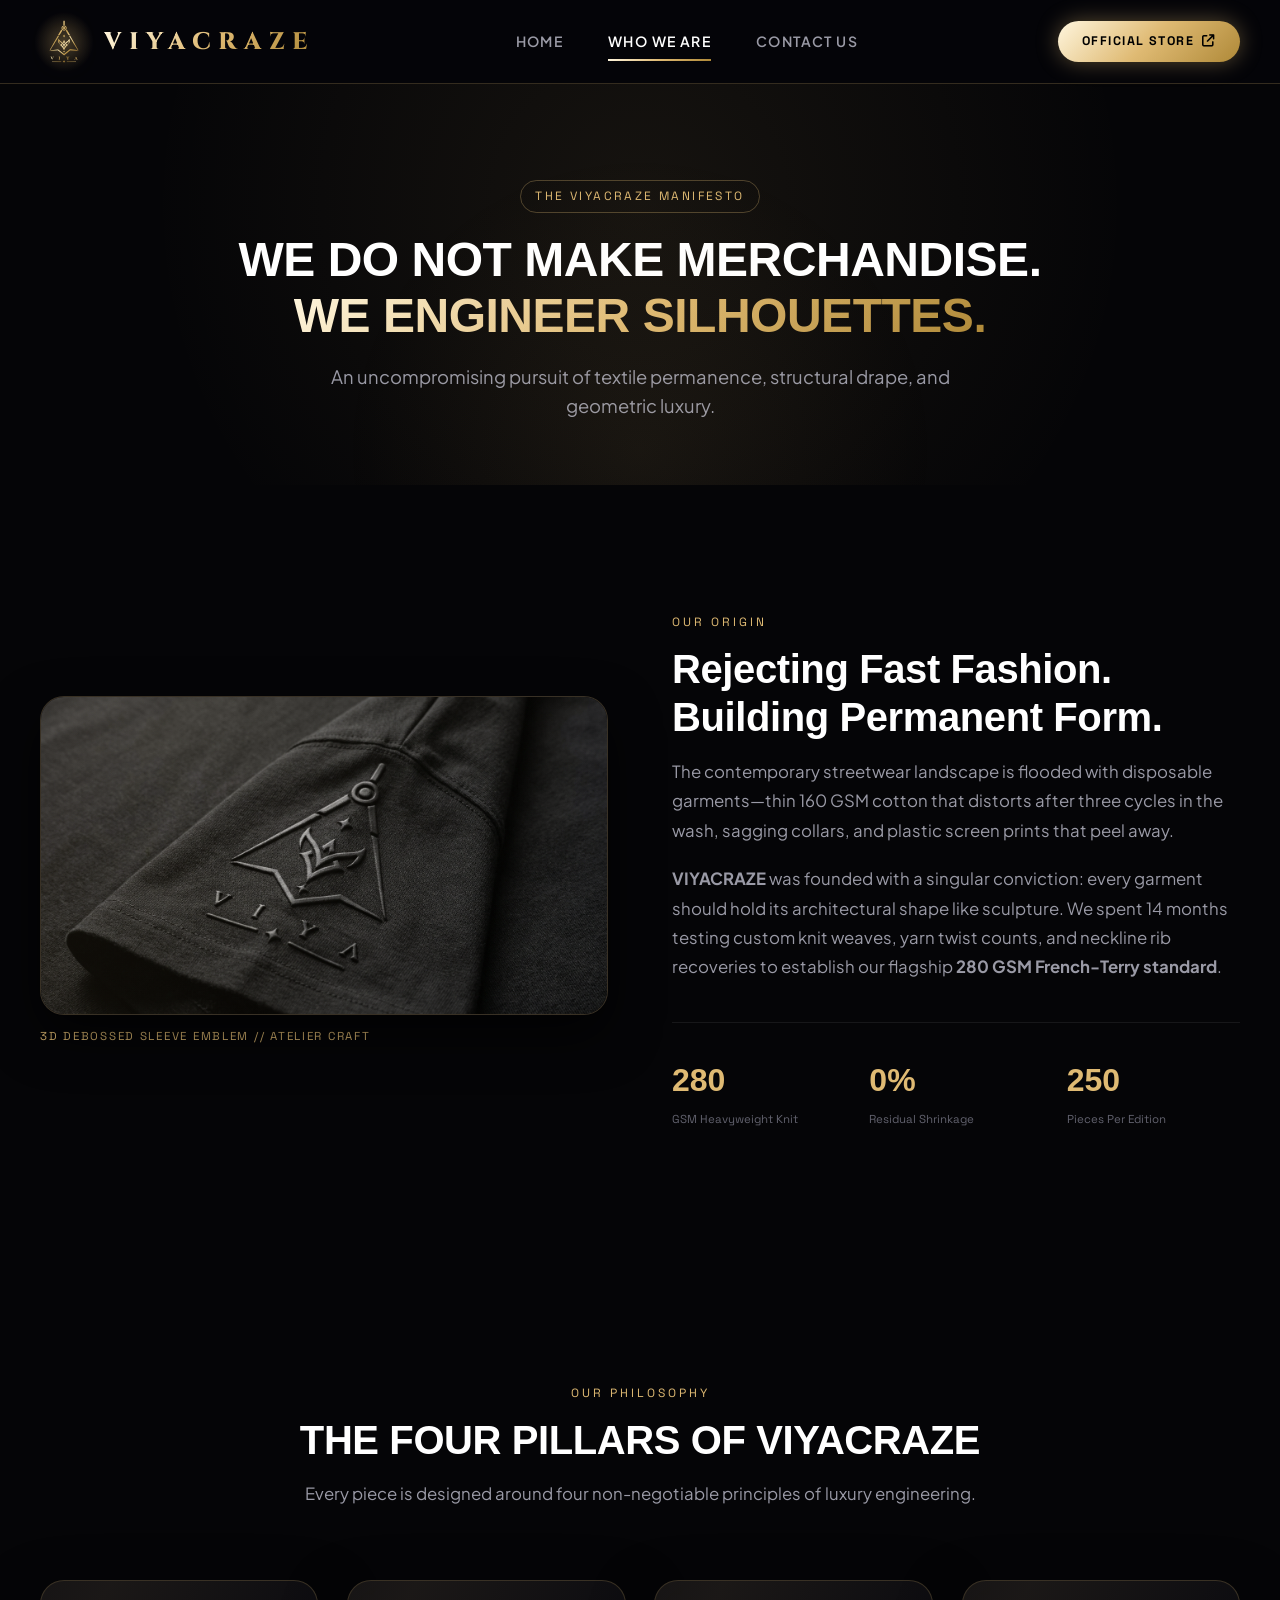
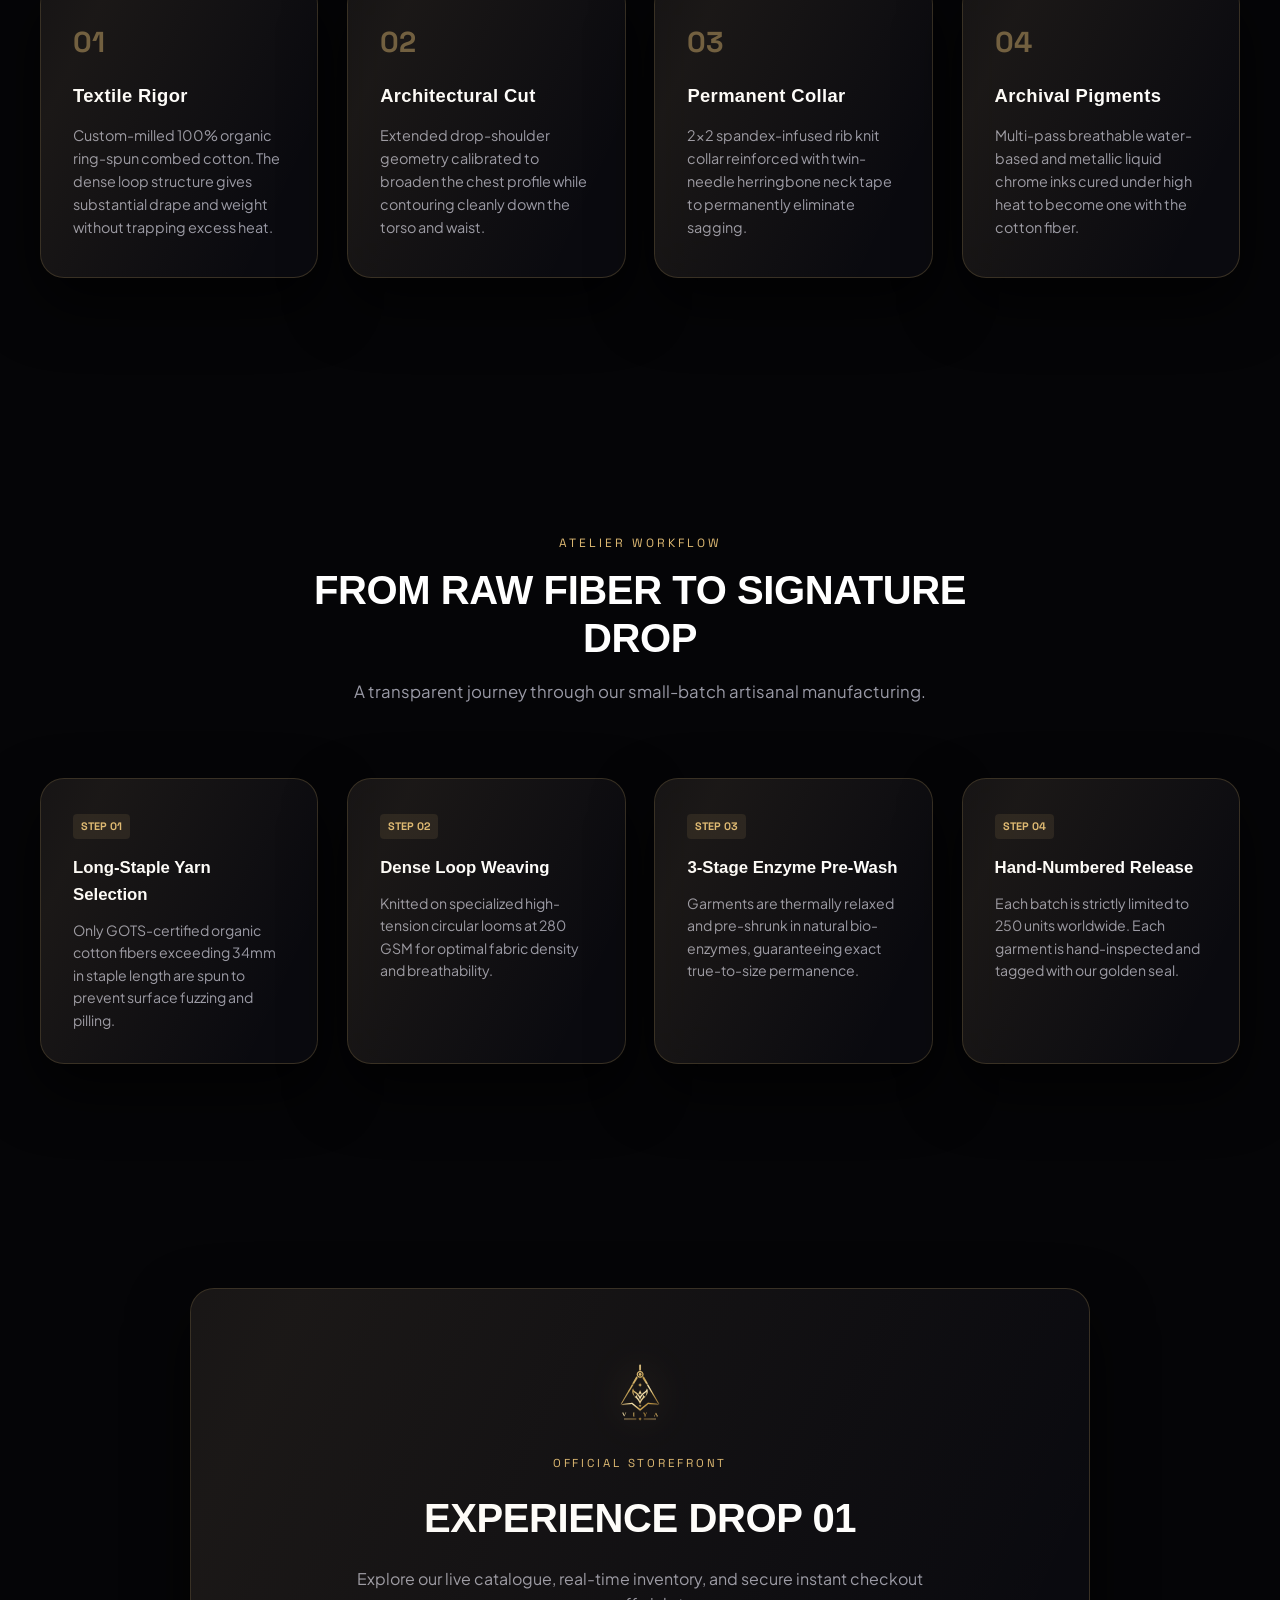
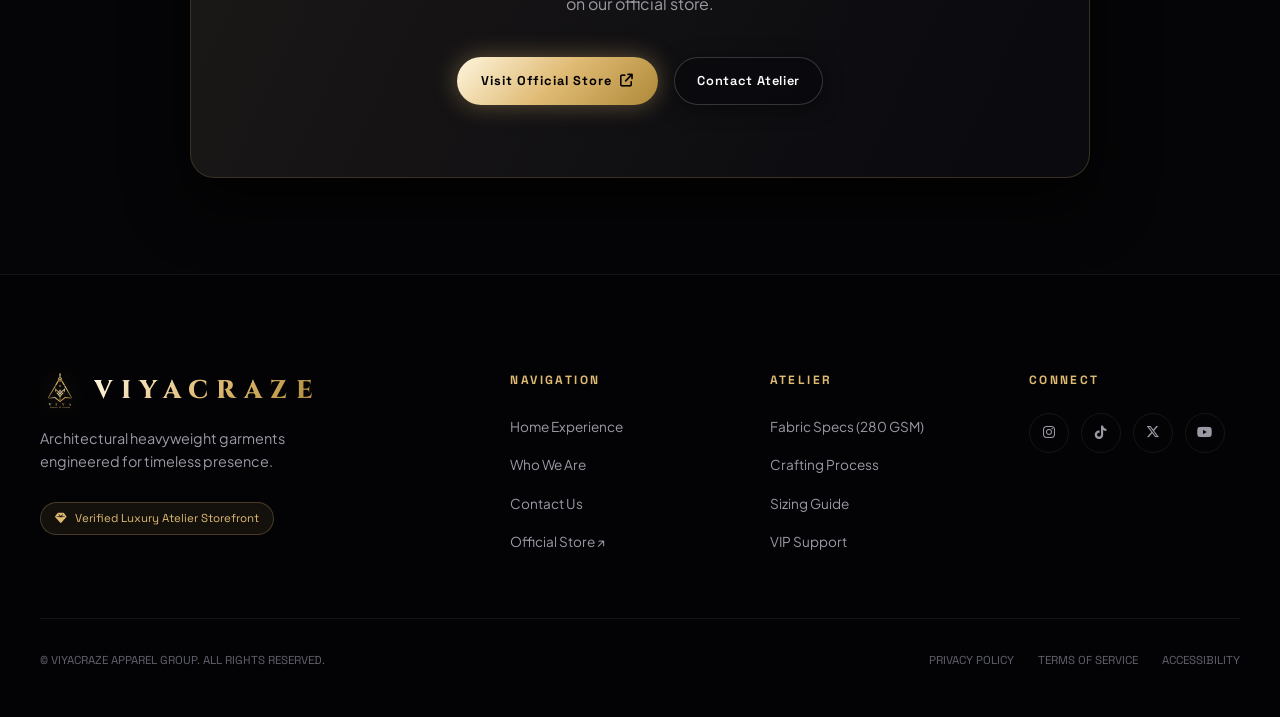
==== about.html @ ae28be00 "feat: complete luxury 3-page VIYACRAZE digital experience with 240-frame scroll engine, gold brandin" ====
<!DOCTYPE html>
<html lang="en">
<head>
  <meta charset="UTF-8">
  <meta name="viewport" content="width=device-width, initial-scale=1.0">
  <title>Who We Are | VIYACRAZE — Architectural Luxury Apparel</title>
  <meta name="description" content="Discover the philosophy, origins, and textile engineering behind VIYACRAZE. Heavyweight 280 GSM garments crafted with geometric precision.">
  
  <!-- Premium Luxury Fonts -->
  <link rel="preconnect" href="https://fonts.googleapis.com">
  <link rel="preconnect" href="https://fonts.gstatic.com" crossorigin>
  <link href="https://fonts.googleapis.com/css2?family=Cinzel:wght@500;600;700;800;900&family=Italiana&family=Plus+Jakarta+Sans:wght@300;400;500;600;700&family=Space+Grotesk:wght@400;500;600;700&family=Syncopate:wght@400;700&display=swap" rel="stylesheet">
  
  <!-- Icons -->
  <link rel="stylesheet" href="https://cdnjs.cloudflare.com/ajax/libs/font-awesome/6.4.0/css/all.min.css">
  
  <!-- Styles -->
  <link rel="stylesheet" href="style.css">
</head>
<body class="page-about">

  <!-- Liquid Ambient Glow Mesh -->
  <div class="liquid-ambient-mesh" id="liquidMesh"></div>

  <!-- Navigation Bar -->
  <header class="header" id="navbar">
    <div class="nav-container">
      <a href="index.html" class="brand-logo">
        <div class="brand-emblem-wrap">
          <img src="VIYA_logo_gold.svg" alt="VIYACRAZE Emblem" class="brand-logo-img">
          <div class="emblem-liquid-glow"></div>
        </div>
        <span class="brand-name wordmark">VIYACRAZE</span>
      </a>

      <nav class="nav-links">
        <a href="index.html" class="nav-link">Home</a>
        <a href="about.html" class="nav-link active">Who We Are</a>
        <a href="contact.html" class="nav-link">Contact Us</a>
      </nav>

      <div class="nav-actions">
        <a href="https://viyacraze.mydukaan.io" target="_blank" rel="noopener" class="store-cta-btn liquid-btn">
          <span class="btn-text">Official Store</span>
          <i class="fa-solid fa-arrow-up-right-from-square"></i>
          <div class="btn-liquid-shine"></div>
        </a>
      </div>
    </div>
  </header>

  <!-- Main Content -->
  <main class="page-content-wrapper">
    
    <!-- Hero Banner -->
    <section class="about-hero">
      <div class="section-container">
        <div class="about-hero-badge">THE VIYACRAZE MANIFESTO</div>
        <h1 class="about-hero-title">WE DO NOT MAKE MERCHANDISE.<br><span class="gold-gradient-text">WE ENGINEER SILHOUETTES.</span></h1>
        <p class="about-hero-subtitle">An uncompromising pursuit of textile permanence, structural drape, and geometric luxury.</p>
      </div>
    </section>

    <!-- Section: The Genesis -->
    <section class="section about-origin">
      <div class="section-container origin-grid">
        <div class="origin-media">
          <div class="media-frame-gold glass-liquid-card">
            <img src="viyahero.jpeg" alt="VIYA 3D Debossed Sleeve Craftsmanship" loading="lazy">
          </div>
          <div class="media-caption-tag">3D DEBOSSED SLEEVE EMBLEM // ATELIER CRAFT</div>
        </div>

        <div class="origin-content">
          <div class="section-eyebrow">OUR ORIGIN</div>
          <h2 class="section-title text-left">Rejecting Fast Fashion. Building Permanent Form.</h2>
          <p class="body-text">The contemporary streetwear landscape is flooded with disposable garments—thin 160 GSM cotton that distorts after three cycles in the wash, sagging collars, and plastic screen prints that peel away.</p>
          <p class="body-text"><strong>VIYACRAZE</strong> was founded with a singular conviction: every garment should hold its architectural shape like sculpture. We spent 14 months testing custom knit weaves, yarn twist counts, and neckline rib recoveries to establish our flagship <strong>280 GSM French-Terry standard</strong>.</p>
          
          <div class="origin-metrics">
            <div class="metric-item">
              <span class="metric-val">280</span>
              <span class="metric-lbl">GSM Heavyweight Knit</span>
            </div>
            <div class="metric-item">
              <span class="metric-val">0%</span>
              <span class="metric-lbl">Residual Shrinkage</span>
            </div>
            <div class="metric-item">
              <span class="metric-val">250</span>
              <span class="metric-lbl">Pieces Per Edition</span>
            </div>
          </div>
        </div>
      </div>
    </section>

    <!-- Section: The 4 Pillars -->
    <section class="section pillars-section" id="philosophy">
      <div class="section-container">
        
        <div class="section-header">
          <div class="section-eyebrow">OUR PHILOSOPHY</div>
          <h2 class="section-title">THE FOUR PILLARS OF VIYACRAZE</h2>
          <p class="section-subtitle">Every piece is designed around four non-negotiable principles of luxury engineering.</p>
        </div>

        <div class="pillars-grid">
          
          <div class="pillar-card glass-liquid-card">
            <div class="pillar-num">01</div>
            <h3 class="pillar-title">Textile Rigor</h3>
            <p class="pillar-desc">Custom-milled 100% organic ring-spun combed cotton. The dense loop structure gives substantial drape and weight without trapping excess heat.</p>
          </div>

          <div class="pillar-card glass-liquid-card">
            <div class="pillar-num">02</div>
            <h3 class="pillar-title">Architectural Cut</h3>
            <p class="pillar-desc">Extended drop-shoulder geometry calibrated to broaden the chest profile while contouring cleanly down the torso and waist.</p>
          </div>

          <div class="pillar-card glass-liquid-card">
            <div class="pillar-num">03</div>
            <h3 class="pillar-title">Permanent Collar</h3>
            <p class="pillar-desc">2x2 spandex-infused rib knit collar reinforced with twin-needle herringbone neck tape to permanently eliminate sagging.</p>
          </div>

          <div class="pillar-card glass-liquid-card">
            <div class="pillar-num">04</div>
            <h3 class="pillar-title">Archival Pigments</h3>
            <p class="pillar-desc">Multi-pass breathable water-based and metallic liquid chrome inks cured under high heat to become one with the cotton fiber.</p>
          </div>

        </div>

      </div>
    </section>

    <!-- Section: The Crafting Process Timeline -->
    <section class="section process-section" id="process">
      <div class="section-container">
        
        <div class="section-header">
          <div class="section-eyebrow">ATELIER WORKFLOW</div>
          <h2 class="section-title">FROM RAW FIBER TO SIGNATURE DROP</h2>
          <p class="section-subtitle">A transparent journey through our small-batch artisanal manufacturing.</p>
        </div>

        <div class="timeline-container">
          
          <div class="timeline-step glass-liquid-card">
            <div class="step-badge">STEP 01</div>
            <h3 class="step-title">Long-Staple Yarn Selection</h3>
            <p class="step-desc">Only GOTS-certified organic cotton fibers exceeding 34mm in staple length are spun to prevent surface fuzzing and pilling.</p>
          </div>

          <div class="timeline-step glass-liquid-card">
            <div class="step-badge">STEP 02</div>
            <h3 class="step-title">Dense Loop Weaving</h3>
            <p class="step-desc">Knitted on specialized high-tension circular looms at 280 GSM for optimal fabric density and breathability.</p>
          </div>

          <div class="timeline-step glass-liquid-card">
            <div class="step-badge">STEP 03</div>
            <h3 class="step-title">3-Stage Enzyme Pre-Wash</h3>
            <p class="step-desc">Garments are thermally relaxed and pre-shrunk in natural bio-enzymes, guaranteeing exact true-to-size permanence.</p>
          </div>

          <div class="timeline-step glass-liquid-card">
            <div class="step-badge">STEP 04</div>
            <h3 class="step-title">Hand-Numbered Release</h3>
            <p class="step-desc">Each batch is strictly limited to 250 units worldwide. Each garment is hand-inspected and tagged with our golden seal.</p>
          </div>

        </div>

      </div>
    </section>

    <!-- Section: CTA to Store -->
    <section class="section cta-section">
      <div class="section-container cta-container">
        <div class="cta-inner glass-liquid-card">
          <img src="VIYA_logo_gold.svg" alt="Gold Logo" class="cta-gold-logo">
          <span class="cta-eyebrow">OFFICIAL STOREFRONT</span>
          <h2 class="cta-heading">EXPERIENCE DROP 01</h2>
          <p class="cta-sub">Explore our live catalogue, real-time inventory, and secure instant checkout on our official store.</p>
          
          <div class="cta-btn-wrap">
            <a href="https://viyacraze.mydukaan.io" target="_blank" rel="noopener" class="btn-primary-glow liquid-btn">
              <span>Visit Official Store</span>
              <i class="fa-solid fa-arrow-up-right-from-square"></i>
            </a>
            <a href="contact.html" class="btn-secondary-glass">Contact Atelier</a>
          </div>
        </div>
      </div>
    </section>

  </main>

  <!-- Footer -->
  <footer class="footer">
    <div class="footer-container">
      <div class="footer-top">
        <div class="footer-brand-col">
          <div class="footer-logo-wrap">
            <img src="VIYA_logo_gold.svg" alt="VIYACRAZE Emblem" class="footer-logo-img">
            <span class="footer-logo-text wordmark">VIYACRAZE</span>
          </div>
          <p class="footer-tagline">Architectural heavyweight garments engineered for timeless presence.</p>
          <div class="atelier-badge">
            <i class="fa-solid fa-gem"></i> Verified Luxury Atelier Storefront
          </div>
        </div>

        <div class="footer-links-col">
          <h4>NAVIGATION</h4>
          <ul>
            <li><a href="index.html">Home Experience</a></li>
            <li><a href="about.html">Who We Are</a></li>
            <li><a href="contact.html">Contact Us</a></li>
            <li><a href="https://viyacraze.mydukaan.io" target="_blank" rel="noopener">Official Store ↗</a></li>
          </ul>
        </div>

        <div class="footer-links-col">
          <h4>ATELIER</h4>
          <ul>
            <li><a href="about.html#philosophy">Fabric Specs (280 GSM)</a></li>
            <li><a href="about.html#process">Crafting Process</a></li>
            <li><a href="contact.html#faq">Sizing Guide</a></li>
            <li><a href="contact.html#support">VIP Support</a></li>
          </ul>
        </div>

        <div class="footer-links-col">
          <h4>CONNECT</h4>
          <div class="social-links">
            <a href="#" aria-label="Instagram"><i class="fa-brands fa-instagram"></i></a>
            <a href="#" aria-label="TikTok"><i class="fa-brands fa-tiktok"></i></a>
            <a href="#" aria-label="Twitter"><i class="fa-brands fa-x-twitter"></i></a>
            <a href="#" aria-label="YouTube"><i class="fa-brands fa-youtube"></i></a>
          </div>
        </div>
      </div>

      <div class="footer-bottom">
        <div class="copyright">© VIYACRAZE APPAREL GROUP. ALL RIGHTS RESERVED.</div>
        <div class="footer-legal">
          <a href="#">PRIVACY POLICY</a>
          <a href="#">TERMS OF SERVICE</a>
          <a href="#">ACCESSIBILITY</a>
        </div>
      </div>
    </div>
  </footer>

  <script src="app.js"></script>
</body>
</html>
---- style.css ----
/* ==========================================================================
   VIYACRAZE — HAUTE COUTURE LUXURY STREETWEAR DESIGN SYSTEM
   Liquid Glassmorphism & Metallic Gold Production Architecture
   ========================================================================== */

:root {
  /* Core Color Architecture */
  --bg-obsidian: #050507;
  --bg-core: #09090c;
  --bg-surface: #101015;
  --bg-surface-elevated: #16161d;
  --bg-glass-navbar: rgba(6, 6, 9, 0.82);
  --bg-glass-card: rgba(16, 16, 22, 0.62);
  --bg-glass-pill: rgba(255, 255, 255, 0.04);
  
  /* Primary & Neutral Typography Colors */
  --text-pure: #ffffff;
  --text-primary: #f2f2f6;
  --text-secondary: #9a9aa6;
  --text-muted: #62626e;
  
  /* Metallic Gold Palette */
  --gold-light: #fff6de;
  --gold-primary: #dfba73;
  --gold-dark: #b08939;
  --gold-deep: #6e511b;
  --gold-glow: rgba(223, 186, 115, 0.38);
  --gold-gradient: linear-gradient(135deg, #fff6de 0%, #dfba73 50%, #af8938 100%);
  --gold-shimmer: linear-gradient(90deg, transparent, rgba(223, 186, 115, 0.4), transparent);
  
  /* Accent Indicators */
  --accent-emerald: #10b981;
  --accent-cyan: #38bdf8;
  
  /* Hairline Borders & Glass Filters */
  --border-subtle: rgba(255, 255, 255, 0.07);
  --border-gold-subtle: rgba(223, 186, 115, 0.22);
  --border-gold-active: rgba(223, 186, 115, 0.55);
  --border-gold-solid: #dfba73;

  /* Typography Stacks */
  --font-wordmark: 'Cinzel', serif;
  --font-display: 'Syncopate', sans-serif;
  --font-serif-couture: 'Italiana', serif;
  --font-body: 'Plus Jakarta Sans', sans-serif;
  --font-mono: 'Space Grotesk', monospace;

  /* Layout Dimensions & Easing */
  --nav-height: 84px;
  --ease-couture: cubic-bezier(0.16, 1, 0.3, 1);
  --ease-smooth: cubic-bezier(0.25, 0.8, 0.25, 1);
  --radius-xs: 4px;
  --radius-sm: 8px;
  --radius-md: 14px;
  --radius-lg: 24px;
  --radius-pill: 9999px;
}

/* Reset & Foundational Setup */
*, *::before, *::after {
  box-sizing: border-box;
  margin: 0;
  padding: 0;
}

html {
  scroll-behavior: smooth;
  background-color: var(--bg-obsidian);
  color: var(--text-primary);
  font-family: var(--font-body);
  -webkit-font-smoothing: antialiased;
  -moz-osx-font-smoothing: grayscale;
  overflow-x: hidden;
}

body {
  min-height: 100vh;
  background-color: var(--bg-obsidian);
  line-height: 1.6;
  position: relative;
}

body.is-loading {
  overflow: hidden;
}

/* Liquid Ambient Mesh Light Follower */
.liquid-ambient-mesh {
  position: fixed;
  width: 600px;
  height: 600px;
  border-radius: 50%;
  background: radial-gradient(circle, rgba(223, 186, 115, 0.06) 0%, transparent 70%);
  pointer-events: none;
  z-index: 1;
  transform: translate(-50%, -50%);
  transition: opacity 0.4s ease;
  will-change: left, top;
}

/* Custom Scrollbar */
::-webkit-scrollbar {
  width: 5px;
}
::-webkit-scrollbar-track {
  background: var(--bg-obsidian);
}
::-webkit-scrollbar-thumb {
  background: #24242c;
  border-radius: var(--radius-pill);
}
::-webkit-scrollbar-thumb:hover {
  background: var(--gold-dark);
}

/* Luxury Wordmark Typography */
.wordmark {
  font-family: var(--font-wordmark) !important;
  font-weight: 800;
  letter-spacing: 0.32em !important;
  text-transform: uppercase;
  background: var(--gold-gradient);
  -webkit-background-clip: text;
  -webkit-text-fill-color: transparent;
  display: inline-block;
}

/* Gold Gradient Text Utility */
.gold-gradient-text {
  background: var(--gold-gradient);
  -webkit-background-clip: text;
  -webkit-text-fill-color: transparent;
  display: inline-block;
}

/* ==========================================================================
   LIQUID GLASSMORPHISM CARDS & CONTAINERS
   ========================================================================== */
.glass-liquid-card {
  background: var(--bg-glass-card);
  backdrop-filter: blur(28px);
  -webkit-backdrop-filter: blur(28px);
  border: 1px solid var(--border-gold-subtle);
  border-radius: var(--radius-lg);
  position: relative;
  overflow: hidden;
  box-shadow: 0 25px 60px rgba(0, 0, 0, 0.7);
  transition: transform 0.4s var(--ease-couture), border-color 0.4s, box-shadow 0.4s;
}

.glass-liquid-card::before {
  content: '';
  position: absolute;
  top: 0;
  left: -100%;
  width: 200%;
  height: 100%;
  background: linear-gradient(90deg, transparent, rgba(223, 186, 115, 0.08), transparent);
  transform: skewX(-25deg);
  transition: transform 0.8s var(--ease-couture);
  pointer-events: none;
}

.glass-liquid-card:hover::before {
  transform: translateX(100%) skewX(-25deg);
}

.glass-liquid-card:hover {
  border-color: var(--border-gold-active);
  box-shadow: 0 25px 60px rgba(0, 0, 0, 0.8), 0 0 30px var(--gold-glow);
}

/* Card Glow Reflection Accent */
.card-glow-reflection {
  position: absolute;
  top: 0;
  left: 0;
  right: 0;
  height: 1px;
  background: linear-gradient(90deg, transparent, rgba(223, 186, 115, 0.5), transparent);
  pointer-events: none;
}

/* Liquid Motion Button */
.liquid-btn {
  position: relative;
  overflow: hidden;
  display: inline-flex;
  align-items: center;
  gap: 8px;
  cursor: pointer;
  transition: transform 0.3s var(--ease-couture), box-shadow 0.3s;
}

.liquid-btn .btn-liquid-shine {
  position: absolute;
  top: 0;
  left: -100%;
  width: 100%;
  height: 100%;
  background: var(--gold-shimmer);
  transition: transform 0.6s ease;
  pointer-events: none;
}

.liquid-btn:hover .btn-liquid-shine {
  transform: translateX(200%);
}

/* ==========================================================================
   PRELOADER
   ========================================================================== */
.preloader {
  position: fixed;
  inset: 0;
  z-index: 99999;
  background-color: #030305;
  display: flex;
  align-items: center;
  justify-content: center;
  transition: opacity 0.8s var(--ease-couture), visibility 0.8s;
}

.preloader.is-done {
  opacity: 0;
  visibility: hidden;
  pointer-events: none;
}

.preloader-content {
  width: 90%;
  max-width: 440px;
  text-align: center;
}

.preloader-gold-logo {
  width: 88px;
  height: 88px;
  margin-bottom: 1.4rem;
  filter: drop-shadow(0 0 30px var(--gold-glow));
  animation: logoPulse 2.4s infinite ease-in-out;
}

@keyframes logoPulse {
  0%, 100% { transform: scale(1); filter: drop-shadow(0 0 25px var(--gold-glow)); }
  50% { transform: scale(1.05); filter: drop-shadow(0 0 45px rgba(223, 186, 115, 0.7)); }
}

.preloader-logo .logo-text {
  display: block;
  font-size: 2.4rem;
  line-height: 1.1;
  text-shadow: 0 0 35px rgba(223, 186, 115, 0.4);
}

.preloader-logo .logo-sub {
  display: block;
  font-family: var(--font-mono);
  font-size: 0.7rem;
  letter-spacing: 0.22em;
  color: var(--text-muted);
  margin-top: 8px;
  margin-bottom: 28px;
}

.progress-bar-container {
  width: 100%;
  height: 2px;
  background: rgba(255, 255, 255, 0.08);
  border-radius: var(--radius-pill);
  overflow: hidden;
}

.progress-bar {
  height: 100%;
  width: 0%;
  background: var(--gold-gradient);
  box-shadow: 0 0 16px var(--gold-glow);
  transition: width 0.12s ease-out;
}

.preloader-status {
  display: flex;
  justify-content: space-between;
  align-items: center;
  margin-top: 14px;
  font-family: var(--font-mono);
  font-size: 0.7rem;
  letter-spacing: 0.12em;
}

.loading-percent {
  color: var(--gold-primary);
  font-weight: 700;
}

.loading-status {
  color: var(--text-muted);
}

/* ==========================================================================
   NAVIGATION BAR
   ========================================================================== */
.header {
  position: fixed;
  top: 0;
  left: 0;
  width: 100%;
  height: var(--nav-height);
  z-index: 1000;
  background: var(--bg-glass-navbar);
  backdrop-filter: blur(32px);
  -webkit-backdrop-filter: blur(32px);
  border-bottom: 1px solid var(--border-gold-subtle);
  transition: transform 0.4s var(--ease-smooth), background 0.3s;
}

.nav-container {
  max-width: 1440px;
  height: 100%;
  margin: 0 auto;
  padding: 0 2.5rem;
  display: flex;
  align-items: center;
  justify-content: space-between;
}

.brand-logo {
  text-decoration: none;
  display: flex;
  align-items: center;
  gap: 16px;
}

.brand-emblem-wrap {
  position: relative;
  display: flex;
  align-items: center;
  justify-content: center;
}

.brand-logo-img {
  width: 48px;
  height: 48px;
  filter: drop-shadow(0 0 12px var(--gold-glow));
  transition: transform 0.35s var(--ease-couture);
  z-index: 2;
}

.emblem-liquid-glow {
  position: absolute;
  inset: -6px;
  background: radial-gradient(circle, rgba(223, 186, 115, 0.28) 0%, transparent 70%);
  border-radius: 50%;
  pointer-events: none;
  z-index: 1;
}

.brand-logo:hover .brand-logo-img {
  transform: scale(1.1) rotate(4deg);
}

.brand-name {
  font-size: 1.5rem;
  line-height: 1;
}

.nav-links {
  display: flex;
  align-items: center;
  gap: 2.8rem;
}

.nav-link {
  text-decoration: none;
  font-family: var(--font-body);
  font-size: 0.88rem;
  font-weight: 600;
  letter-spacing: 0.1em;
  text-transform: uppercase;
  color: var(--text-secondary);
  position: relative;
  transition: color 0.25s;
  padding: 8px 0;
}

.nav-link:hover,
.nav-link.active {
  color: var(--text-pure);
}

.nav-link::after {
  content: '';
  position: absolute;
  bottom: 0;
  left: 0;
  width: 0%;
  height: 2px;
  background: var(--gold-gradient);
  transition: width 0.3s var(--ease-couture);
}

.nav-link:hover::after,
.nav-link.active::after {
  width: 100%;
}

.store-cta-btn {
  background: var(--gold-gradient);
  color: #000000;
  font-family: var(--font-mono);
  font-size: 0.78rem;
  font-weight: 800;
  letter-spacing: 0.12em;
  text-transform: uppercase;
  text-decoration: none;
  padding: 11px 24px;
  border-radius: var(--radius-pill);
  box-shadow: 0 0 22px var(--gold-glow);
}

.store-cta-btn:hover {
  transform: translateY(-2px);
  box-shadow: 0 0 35px rgba(223, 186, 115, 0.75);
}

/* ==========================================================================
   SCROLL-DRIVEN HERO CANVAS SECTION
   ========================================================================== */
.scroll-track-container {
  position: relative;
  height: 480vh;
  width: 100%;
}

.sticky-viewport {
  position: sticky;
  top: 0;
  left: 0;
  width: 100vw;
  height: 100vh;
  overflow: hidden;
  background-color: #000000;
}

.hero-canvas {
  position: absolute;
  top: 0;
  left: 0;
  width: 100%;
  height: 100%;
  display: block;
}

.canvas-vignette {
  position: absolute;
  inset: 0;
  pointer-events: none;
  background: radial-gradient(circle at center, transparent 35%, rgba(4, 4, 6, 0.75) 100%),
              linear-gradient(180deg, rgba(5, 5, 7, 0.6) 0%, transparent 20%, transparent 80%, rgba(5, 5, 7, 0.95) 100%);
  z-index: 2;
}

/* Frame Scrub Indicator (Right) */
.frame-scrub-indicator {
  position: absolute;
  right: 2.5rem;
  top: 50%;
  transform: translateY(-50%);
  z-index: 10;
  display: flex;
  flex-direction: column;
  align-items: center;
  gap: 12px;
}

.indicator-track {
  width: 2px;
  height: 180px;
  background: rgba(255, 255, 255, 0.08);
  border-radius: 2px;
  position: relative;
}

.indicator-thumb {
  position: absolute;
  top: 0;
  left: -2px;
  width: 6px;
  height: 24px;
  background: var(--gold-primary);
  border-radius: 3px;
  box-shadow: 0 0 14px var(--gold-primary);
  transition: transform 0.04s linear;
}

.indicator-meta {
  font-family: var(--font-mono);
  font-size: 0.7rem;
  letter-spacing: 0.12em;
  color: var(--text-secondary);
  display: flex;
  align-items: center;
  gap: 4px;
}

.indicator-meta #currentFrameNumber {
  color: var(--gold-primary);
  font-weight: 700;
}

/* Scroll Directive Bottom */
.scroll-directive {
  position: absolute;
  bottom: 2.5rem;
  left: 50%;
  transform: translateX(-50%);
  z-index: 10;
  display: flex;
  flex-direction: column;
  align-items: center;
  gap: 10px;
  font-family: var(--font-mono);
  font-size: 0.68rem;
  letter-spacing: 0.22em;
  color: var(--text-muted);
  pointer-events: none;
  transition: opacity 0.5s;
}

.mouse-icon {
  width: 22px;
  height: 34px;
  border: 1.5px solid rgba(223, 186, 115, 0.4);
  border-radius: 12px;
  position: relative;
}

.mouse-wheel {
  width: 3px;
  height: 6px;
  background: var(--gold-primary);
  border-radius: 2px;
  position: absolute;
  top: 6px;
  left: 50%;
  transform: translateX(-50%);
  animation: mouseScroll 1.8s infinite ease-in-out;
}

@keyframes mouseScroll {
  0% { opacity: 1; transform: translate(-50%, 0); }
  50% { opacity: 0.2; transform: translate(-50%, 12px); }
  100% { opacity: 0; transform: translate(-50%, 14px); }
}

/* ==========================================================================
   CINEMATIC FLUID LOWER-THIRD NARRATIVE OVERLAY (NON-OBSTRUCTIVE)
   ========================================================================== */
.narrative-overlay {
  position: absolute;
  inset: 0;
  z-index: 5;
  pointer-events: none;
  display: flex;
  align-items: flex-end;
  padding: 0 4rem 4rem 4rem;
}

.story-card {
  position: absolute;
  bottom: 4rem;
  left: 4rem;
  max-width: 520px;
  padding: 0;
  background: transparent !important;
  border: none !important;
  box-shadow: none !important;
  backdrop-filter: none !important;
  -webkit-backdrop-filter: none !important;
  pointer-events: auto;
  opacity: 0;
  visibility: hidden;
  transform: translateY(24px);
  transition: opacity 0.6s var(--ease-couture), transform 0.6s var(--ease-couture), visibility 0.6s;
}

.story-card.active {
  opacity: 1;
  visibility: visible;
  transform: translateY(0);
}

.story-card[data-range="91-100"] {
  left: 4rem;
  right: auto;
  max-width: 540px;
}

.chapter-badge {
  display: inline-flex;
  align-items: center;
  gap: 8px;
  font-family: var(--font-mono);
  font-size: 0.72rem;
  font-weight: 700;
  letter-spacing: 0.22em;
  color: var(--gold-primary);
  background: rgba(8, 8, 12, 0.65);
  backdrop-filter: blur(16px);
  -webkit-backdrop-filter: blur(16px);
  border: 1px solid rgba(223, 186, 115, 0.35);
  padding: 5px 14px;
  border-radius: var(--radius-pill);
  margin-bottom: 1rem;
  box-shadow: 0 4px 20px rgba(0, 0, 0, 0.5);
}

.chapter-badge .live-dot {
  width: 6px;
  height: 6px;
  background: var(--gold-primary);
  border-radius: 50%;
  box-shadow: 0 0 8px var(--gold-primary);
  animation: pulseDot 2s infinite ease-in-out;
}

@keyframes pulseDot {
  0%, 100% { opacity: 1; transform: scale(1); }
  50% { opacity: 0.3; transform: scale(0.7); }
}

.story-title {
  font-family: var(--font-display);
  font-size: 2.3rem;
  font-weight: 700;
  line-height: 1.15;
  letter-spacing: -0.01em;
  color: var(--text-pure);
  margin-bottom: 0.8rem;
  text-shadow: 0 4px 25px rgba(0, 0, 0, 0.9), 0 2px 8px rgba(0, 0, 0, 0.7);
}

.story-desc {
  font-size: 0.95rem;
  color: #d1d1db;
  line-height: 1.65;
  margin-bottom: 1.2rem;
  text-shadow: 0 2px 14px rgba(0, 0, 0, 0.95);
  max-width: 480px;
}

.spec-chips {
  display: flex;
  flex-wrap: wrap;
  gap: 8px;
}

.spec-chip {
  font-family: var(--font-mono);
  font-size: 0.7rem;
  color: #f0f0f5;
  background: rgba(8, 8, 12, 0.65);
  backdrop-filter: blur(14px);
  -webkit-backdrop-filter: blur(14px);
  border: 1px solid rgba(255, 255, 255, 0.12);
  padding: 6px 14px;
  border-radius: var(--radius-pill);
  display: inline-flex;
  align-items: center;
  gap: 7px;
  box-shadow: 0 4px 15px rgba(0, 0, 0, 0.6);
}

.spec-chip i {
  color: var(--gold-primary);
}

.card-cta-group {
  display: flex;
  gap: 12px;
  margin-top: 1.4rem;
}

.btn-primary-glow {
  background: var(--gold-gradient);
  color: #000000;
  text-decoration: none;
  font-family: var(--font-mono);
  font-size: 0.8rem;
  font-weight: 800;
  letter-spacing: 0.08em;
  padding: 13px 24px;
  border-radius: var(--radius-pill);
  box-shadow: 0 0 25px var(--gold-glow);
}

.btn-primary-glow:hover {
  transform: translateY(-2px);
  box-shadow: 0 0 35px rgba(223, 186, 115, 0.7);
}

.btn-secondary-glass {
  background: rgba(8, 8, 12, 0.7);
  backdrop-filter: blur(16px);
  -webkit-backdrop-filter: blur(16px);
  border: 1px solid rgba(255, 255, 255, 0.18);
  color: var(--text-pure);
  text-decoration: none;
  font-family: var(--font-mono);
  font-size: 0.8rem;
  font-weight: 600;
  letter-spacing: 0.05em;
  padding: 13px 22px;
  border-radius: var(--radius-pill);
  transition: background 0.2s, border-color 0.2s;
  box-shadow: 0 4px 20px rgba(0, 0, 0, 0.5);
}

.btn-secondary-glass:hover {
  background: rgba(223, 186, 115, 0.15);
  border-color: var(--border-gold-subtle);
}

/* ==========================================================================
   GENERAL SECTION STYLES
   ========================================================================== */
.section {
  padding: 8rem 0;
  position: relative;
  z-index: 10;
  background-color: var(--bg-obsidian);
}

.section-container {
  max-width: 1400px;
  margin: 0 auto;
  padding: 0 2.5rem;
}

.section-header {
  text-align: center;
  max-width: 740px;
  margin: 0 auto 4.5rem auto;
}

.section-eyebrow {
  font-family: var(--font-mono);
  font-size: 0.75rem;
  letter-spacing: 0.25em;
  color: var(--gold-primary);
  text-transform: uppercase;
  margin-bottom: 0.8rem;
}

.section-title {
  font-family: var(--font-display);
  font-size: 2.5rem;
  font-weight: 700;
  letter-spacing: -0.01em;
  color: var(--text-pure);
  line-height: 1.2;
  margin-bottom: 1rem;
}

.section-title.text-left {
  text-align: left;
}

.section-subtitle {
  font-size: 1.05rem;
  color: var(--text-secondary);
  line-height: 1.65;
}

/* ==========================================================================
   COLLECTION GRID (OFFICIAL STORE LINKED)
   ========================================================================== */
.products-grid {
  display: grid;
  grid-template-columns: repeat(4, 1fr);
  gap: 2rem;
}

.product-card {
  overflow: hidden;
  display: flex;
  flex-direction: column;
}

.product-card:hover {
  transform: translateY(-8px);
}

.product-media {
  position: relative;
  width: 100%;
  aspect-ratio: 4/5;
  background: #111116;
  overflow: hidden;
}

.product-media img {
  width: 100%;
  height: 100%;
  object-fit: cover;
  transition: transform 0.6s var(--ease-couture);
}

.product-card:hover .product-media img {
  transform: scale(1.06);
}

.badge-tag.gold-badge {
  position: absolute;
  top: 14px;
  left: 14px;
  z-index: 2;
  font-family: var(--font-mono);
  font-size: 0.65rem;
  font-weight: 700;
  letter-spacing: 0.12em;
  background: rgba(4, 4, 6, 0.88);
  backdrop-filter: blur(10px);
  color: var(--gold-primary);
  padding: 5px 10px;
  border-radius: var(--radius-xs);
  border: 1px solid rgba(223, 186, 115, 0.35);
}

.product-overlay {
  position: absolute;
  inset: 0;
  background: rgba(4, 4, 6, 0.55);
  opacity: 0;
  display: flex;
  align-items: flex-end;
  justify-content: center;
  padding: 1.5rem;
  transition: opacity 0.3s;
}

.product-card:hover .product-overlay {
  opacity: 1;
}

.quick-store-btn {
  width: 100%;
  padding: 12px;
  background: var(--gold-gradient);
  color: #000000;
  border: none;
  border-radius: var(--radius-pill);
  font-family: var(--font-mono);
  font-size: 0.75rem;
  font-weight: 800;
  letter-spacing: 0.1em;
  text-transform: uppercase;
  text-decoration: none;
  display: inline-flex;
  align-items: center;
  justify-content: center;
  gap: 8px;
  cursor: pointer;
  box-shadow: 0 4px 20px rgba(0, 0, 0, 0.6);
  transform: translateY(10px);
  transition: transform 0.3s var(--ease-couture), box-shadow 0.2s;
}

.product-card:hover .quick-store-btn {
  transform: translateY(0);
}

.quick-store-btn:hover {
  box-shadow: 0 0 25px var(--gold-primary);
}

.product-info {
  padding: 1.5rem;
  display: flex;
  flex-direction: column;
  flex-grow: 1;
}

.product-meta {
  display: flex;
  justify-content: space-between;
  font-family: var(--font-mono);
  font-size: 0.7rem;
  color: var(--text-muted);
  margin-bottom: 6px;
}

.product-name {
  font-family: var(--font-display);
  font-size: 1rem;
  font-weight: 700;
  letter-spacing: 0.02em;
  color: var(--text-pure);
  margin-bottom: 6px;
}

.product-price {
  font-family: var(--font-mono);
  font-size: 1rem;
  font-weight: 700;
  color: var(--gold-primary);
  margin-bottom: 0.8rem;
}

.tax-tag {
  font-size: 0.65rem;
  color: var(--text-muted);
  font-weight: 400;
}

.product-card-link {
  font-family: var(--font-mono);
  font-size: 0.75rem;
  color: var(--gold-primary);
  text-decoration: none;
  font-weight: 600;
  transition: color 0.2s;
}

.product-card-link:hover {
  color: var(--gold-light);
  text-decoration: underline;
}

/* ==========================================================================
   CRAFTSMANSHIP & ANATOMY GRID
   ========================================================================== */
.anatomy-section {
  background: linear-gradient(180deg, var(--bg-obsidian) 0%, #0d0d12 50%, var(--bg-obsidian) 100%);
  border-top: 1px solid var(--border-subtle);
  border-bottom: 1px solid var(--border-subtle);
}

.anatomy-grid {
  display: grid;
  grid-template-columns: repeat(4, 1fr);
  gap: 1.8rem;
}

.anatomy-card {
  padding: 2.5rem 2rem;
  transition: transform 0.3s, border-color 0.3s, box-shadow 0.3s;
}

.anatomy-card:hover {
  transform: translateY(-6px);
}

.card-icon-wrap {
  width: 48px;
  height: 48px;
  background: rgba(223, 186, 115, 0.08);
  border: 1px solid rgba(223, 186, 115, 0.25);
  border-radius: var(--radius-md);
  display: flex;
  align-items: center;
  justify-content: center;
  color: var(--gold-primary);
  font-size: 1.2rem;
  margin-bottom: 1.5rem;
}

.stat-number {
  font-family: var(--font-display);
  font-size: 2.6rem;
  font-weight: 700;
  color: var(--text-pure);
  line-height: 1;
}

.stat-unit {
  font-family: var(--font-mono);
  font-size: 0.7rem;
  font-weight: 700;
  letter-spacing: 0.15em;
  color: var(--gold-primary);
  margin-top: 4px;
  margin-bottom: 1.2rem;
}

.stat-title {
  font-family: var(--font-display);
  font-size: 1.1rem;
  font-weight: 700;
  letter-spacing: 0.02em;
  color: var(--text-pure);
  margin-bottom: 0.6rem;
}

.stat-desc {
  font-size: 0.9rem;
  color: var(--text-secondary);
  line-height: 1.6;
}

/* ==========================================================================
   LOOKBOOK MOSAIC
   ========================================================================== */
.lookbook-hero {
  text-align: center;
  max-width: 800px;
  margin: 0 auto 3.5rem auto;
}

.lookbook-badge {
  font-family: var(--font-mono);
  font-size: 0.75rem;
  letter-spacing: 0.2em;
  color: var(--gold-primary);
  margin-bottom: 0.8rem;
}

.lookbook-title {
  font-family: var(--font-display);
  font-size: 2.3rem;
  font-weight: 700;
  letter-spacing: -0.01em;
  line-height: 1.2;
  color: var(--text-pure);
  margin-bottom: 1rem;
}

.lookbook-desc {
  font-size: 1rem;
  color: var(--text-secondary);
}

.lookbook-mosaic {
  display: grid;
  grid-template-columns: repeat(3, 1fr);
  grid-auto-rows: 320px;
  gap: 1.5rem;
}

.mosaic-item {
  border-radius: var(--radius-md);
  overflow: hidden;
}

.mosaic-item.large {
  grid-column: span 2;
}

.mosaic-item img {
  width: 100%;
  height: 100%;
  object-fit: cover;
  transition: transform 0.7s var(--ease-couture);
}

.mosaic-item:hover img {
  transform: scale(1.05);
}

.mosaic-caption {
  position: absolute;
  bottom: 0;
  left: 0;
  right: 0;
  padding: 1.2rem;
  background: linear-gradient(180deg, transparent 0%, rgba(4, 4, 6, 0.9) 100%);
  font-family: var(--font-mono);
  font-size: 0.75rem;
  letter-spacing: 0.1em;
  color: var(--text-pure);
}

/* ==========================================================================
   VIP NEWSLETTER / CTA
   ========================================================================== */
.cta-section {
  padding: 6rem 0;
}

.cta-inner {
  padding: 4.5rem 3rem;
  text-align: center;
  max-width: 900px;
  margin: 0 auto;
}

.cta-gold-logo {
  width: 64px;
  height: 64px;
  margin-bottom: 1.4rem;
  filter: drop-shadow(0 0 20px var(--gold-glow));
}

.cta-eyebrow {
  font-family: var(--font-mono);
  font-size: 0.72rem;
  letter-spacing: 0.25em;
  color: var(--gold-primary);
  margin-bottom: 0.8rem;
  display: block;
}

.cta-heading {
  font-family: var(--font-display);
  font-size: 2.5rem;
  font-weight: 700;
  letter-spacing: -0.01em;
  color: var(--text-pure);
  margin-bottom: 1rem;
}

.cta-sub {
  font-size: 1rem;
  color: var(--text-secondary);
  max-width: 580px;
  margin: 0 auto 2.5rem auto;
}

.cta-btn-wrap {
  display: flex;
  justify-content: center;
  gap: 16px;
}

.newsletter-form {
  display: flex;
  max-width: 480px;
  margin: 0 auto;
  background: var(--bg-obsidian);
  border: 1px solid var(--border-gold-subtle);
  border-radius: var(--radius-pill);
  padding: 4px;
  transition: border-color 0.2s;
}

.newsletter-form input {
  flex-grow: 1;
  background: transparent;
  border: none;
  padding: 12px 20px;
  font-family: var(--font-body);
  font-size: 0.9rem;
  color: var(--text-pure);
  outline: none;
}

.newsletter-btn {
  background: var(--gold-gradient);
  color: #000000;
  border: none;
  padding: 12px 24px;
  border-radius: var(--radius-pill);
  font-family: var(--font-mono);
  font-size: 0.78rem;
  font-weight: 800;
  letter-spacing: 0.08em;
  cursor: pointer;
  display: inline-flex;
  align-items: center;
  gap: 8px;
  transition: opacity 0.2s;
}

.newsletter-btn:hover {
  opacity: 0.9;
}

.newsletter-success {
  display: none;
  margin-top: 1.2rem;
  font-family: var(--font-mono);
  font-size: 0.85rem;
  color: var(--accent-emerald);
  align-items: center;
  justify-content: center;
  gap: 8px;
}

/* ==========================================================================
   PAGE: WHO WE ARE (about.html)
   ========================================================================== */
.page-content-wrapper {
  padding-top: var(--nav-height);
}

.about-hero,
.contact-hero {
  padding: 6rem 0 4rem 0;
  text-align: center;
  background: radial-gradient(circle at 50% 30%, rgba(223, 186, 115, 0.08), transparent 70%),
              var(--bg-obsidian);
}

.about-hero-badge {
  display: inline-block;
  font-family: var(--font-mono);
  font-size: 0.75rem;
  letter-spacing: 0.2em;
  color: var(--gold-primary);
  border: 1px solid rgba(223, 186, 115, 0.3);
  padding: 6px 14px;
  border-radius: var(--radius-pill);
  margin-bottom: 1.2rem;
}

.about-hero-title {
  font-family: var(--font-display);
  font-size: 3rem;
  font-weight: 700;
  line-height: 1.15;
  letter-spacing: -0.01em;
  color: var(--text-pure);
  margin-bottom: 1.2rem;
}

.about-hero-subtitle {
  font-size: 1.15rem;
  color: var(--text-secondary);
  max-width: 680px;
  margin: 0 auto;
  line-height: 1.6;
}

/* Origin Section */
.origin-grid {
  display: grid;
  grid-template-columns: 1fr 1fr;
  gap: 4rem;
  align-items: center;
}

.media-frame-gold {
  border-radius: var(--radius-lg);
  overflow: hidden;
  box-shadow: 0 20px 50px rgba(0, 0, 0, 0.65);
  aspect-ratio: 16/9;
}

.media-frame-gold img {
  width: 100%;
  height: 100%;
  object-fit: cover;
}

.media-caption-tag {
  font-family: var(--font-mono);
  font-size: 0.72rem;
  letter-spacing: 0.15em;
  color: var(--gold-primary);
  margin-top: 12px;
}

.body-text {
  font-size: 1.05rem;
  color: var(--text-secondary);
  line-height: 1.75;
  margin-bottom: 1.2rem;
}

.origin-metrics {
  display: grid;
  grid-template-columns: repeat(3, 1fr);
  gap: 1.5rem;
  margin-top: 2.5rem;
  padding-top: 2rem;
  border-top: 1px solid var(--border-subtle);
}

.metric-item {
  display: flex;
  flex-direction: column;
}

.metric-val {
  font-family: var(--font-display);
  font-size: 2rem;
  font-weight: 700;
  color: var(--gold-primary);
}

.metric-lbl {
  font-family: var(--font-mono);
  font-size: 0.72rem;
  color: var(--text-muted);
  margin-top: 4px;
}

/* 4 Pillars */
.pillars-grid {
  display: grid;
  grid-template-columns: repeat(4, 1fr);
  gap: 1.8rem;
}

.pillar-card {
  padding: 2.4rem 2rem;
}

.pillar-card:hover {
  transform: translateY(-6px);
}

.pillar-num {
  font-family: var(--font-mono);
  font-size: 1.8rem;
  font-weight: 800;
  color: var(--gold-primary);
  opacity: 0.45;
  margin-bottom: 1rem;
}

.pillar-title {
  font-family: var(--font-display);
  font-size: 1.15rem;
  font-weight: 700;
  letter-spacing: 0.02em;
  color: var(--text-pure);
  margin-bottom: 0.8rem;
}

.pillar-desc {
  font-size: 0.9rem;
  color: var(--text-secondary);
  line-height: 1.6;
}

/* Timeline Process */
.timeline-container {
  display: grid;
  grid-template-columns: repeat(4, 1fr);
  gap: 1.8rem;
  position: relative;
}

.timeline-step {
  padding: 2rem;
}

.step-badge {
  font-family: var(--font-mono);
  font-size: 0.68rem;
  font-weight: 700;
  color: var(--gold-primary);
  background: rgba(223, 186, 115, 0.1);
  padding: 4px 8px;
  border-radius: var(--radius-xs);
  display: inline-block;
  margin-bottom: 1rem;
}

.step-title {
  font-family: var(--font-display);
  font-size: 1.05rem;
  font-weight: 700;
  color: var(--text-pure);
  margin-bottom: 0.6rem;
}

.step-desc {
  font-size: 0.88rem;
  color: var(--text-secondary);
  line-height: 1.6;
}

/* ==========================================================================
   PAGE: CONTACT US (contact.html)
   ========================================================================== */
.contact-layout-grid {
  display: grid;
  grid-template-columns: 1fr 1.2fr;
  gap: 4rem;
}

.contact-channels {
  display: flex;
  flex-direction: column;
  gap: 1.4rem;
}

.channel-card {
  padding: 1.6rem;
  display: flex;
  align-items: flex-start;
  gap: 1.2rem;
}

.channel-icon {
  width: 44px;
  height: 44px;
  border-radius: 50%;
  background: rgba(255, 255, 255, 0.05);
  display: flex;
  align-items: center;
  justify-content: center;
  font-size: 1.1rem;
  color: var(--text-pure);
  flex-shrink: 0;
}

.channel-icon.gold {
  color: var(--gold-primary);
  background: rgba(223, 186, 115, 0.1);
}

.channel-info {
  display: flex;
  flex-direction: column;
}

.channel-label {
  font-family: var(--font-mono);
  font-size: 0.72rem;
  color: var(--text-muted);
  margin-bottom: 4px;
}

.channel-link {
  font-family: var(--font-body);
  font-size: 1.05rem;
  font-weight: 700;
  color: var(--text-pure);
  text-decoration: none;
  transition: color 0.2s;
}

.channel-link:hover {
  color: var(--gold-primary);
}

.channel-meta {
  font-family: var(--font-mono);
  font-size: 0.7rem;
  color: var(--text-muted);
  margin-top: 4px;
}

.channel-text {
  font-size: 0.95rem;
  color: var(--text-secondary);
}

/* Contact Form */
.contact-form-wrap {
  padding: 3rem 2.5rem;
}

.form-header {
  margin-bottom: 2rem;
}

.form-title {
  font-family: var(--font-display);
  font-size: 1.6rem;
  font-weight: 700;
  color: var(--text-pure);
  margin-bottom: 6px;
}

.form-desc {
  font-size: 0.95rem;
  color: var(--text-secondary);
}

.atelier-form {
  display: flex;
  flex-direction: column;
  gap: 1.4rem;
}

.form-row {
  display: grid;
  grid-template-columns: 1fr 1fr;
  gap: 1.2rem;
}

.form-group {
  display: flex;
  flex-direction: column;
  gap: 6px;
}

.form-group label {
  font-family: var(--font-mono);
  font-size: 0.75rem;
  color: var(--text-secondary);
}

.form-group input,
.form-group select,
.form-group textarea {
  background: var(--bg-obsidian);
  border: 1px solid var(--border-subtle);
  border-radius: var(--radius-xs);
  padding: 12px 14px;
  font-family: var(--font-body);
  font-size: 0.92rem;
  color: var(--text-pure);
  outline: none;
  transition: border-color 0.2s;
}

.form-group input:focus,
.form-group select:focus,
.form-group textarea:focus {
  border-color: var(--gold-primary);
}

.btn-block {
  width: 100%;
  justify-content: center;
  cursor: pointer;
  border: none;
}

.form-success-box {
  display: none;
  background: rgba(16, 185, 129, 0.1);
  border: 1px solid var(--accent-emerald);
  color: var(--accent-emerald);
  padding: 1rem;
  border-radius: var(--radius-xs);
  font-family: var(--font-mono);
  font-size: 0.85rem;
  align-items: center;
  gap: 8px;
}

/* FAQ Accordion */
.faq-accordion {
  max-width: 840px;
  margin: 0 auto;
  display: flex;
  flex-direction: column;
  gap: 1rem;
}

.faq-item {
  border-radius: var(--radius-md);
  overflow: hidden;
}

.faq-question {
  width: 100%;
  padding: 1.4rem 1.8rem;
  background: transparent;
  border: none;
  color: var(--text-pure);
  font-family: var(--font-display);
  font-size: 1rem;
  font-weight: 700;
  letter-spacing: 0.02em;
  text-align: left;
  display: flex;
  justify-content: space-between;
  align-items: center;
  cursor: pointer;
}

.faq-question i {
  font-size: 0.85rem;
  color: var(--gold-primary);
  transition: transform 0.3s ease;
}

.faq-item.active .faq-question i {
  transform: rotate(180deg);
}

.faq-answer {
  max-height: 0;
  overflow: hidden;
  transition: max-height 0.35s ease, padding 0.35s ease;
  padding: 0 1.8rem;
}

.faq-item.active .faq-answer {
  max-height: 250px;
  padding: 0 1.8rem 1.4rem 1.8rem;
}

.faq-answer p {
  font-size: 0.95rem;
  color: var(--text-secondary);
  line-height: 1.65;
}

/* ==========================================================================
   FOOTER
   ========================================================================== */
.footer {
  background: #030305;
  border-top: 1px solid var(--border-subtle);
  padding: 6rem 0 3rem 0;
  position: relative;
  z-index: 10;
}

.footer-container {
  max-width: 1400px;
  margin: 0 auto;
  padding: 0 2.5rem;
}

.footer-top {
  display: grid;
  grid-template-columns: 2fr 1fr 1fr 1fr;
  gap: 3rem;
  margin-bottom: 4rem;
}

.footer-logo-wrap {
  display: flex;
  align-items: center;
  gap: 14px;
  margin-bottom: 1rem;
}

.footer-logo-img {
  width: 40px;
  height: 40px;
  filter: drop-shadow(0 0 10px var(--gold-glow));
}

.footer-logo-text {
  font-size: 1.6rem;
  line-height: 1;
}

.footer-tagline {
  color: var(--text-secondary);
  font-size: 0.9rem;
  max-width: 320px;
  line-height: 1.6;
  margin-bottom: 1.8rem;
}

.atelier-badge {
  display: inline-flex;
  align-items: center;
  gap: 8px;
  font-family: var(--font-mono);
  font-size: 0.72rem;
  color: var(--gold-primary);
  background: rgba(223, 186, 115, 0.08);
  border: 1px solid rgba(223, 186, 115, 0.25);
  padding: 6px 14px;
  border-radius: var(--radius-pill);
}

.footer-links-col h4 {
  font-family: var(--font-mono);
  font-size: 0.75rem;
  letter-spacing: 0.2em;
  color: var(--gold-primary);
  margin-bottom: 1.4rem;
}

.footer-links-col ul {
  list-style: none;
  display: flex;
  flex-direction: column;
  gap: 0.8rem;
}

.footer-links-col a {
  text-decoration: none;
  color: var(--text-secondary);
  font-size: 0.85rem;
  transition: color 0.2s;
}

.footer-links-col a:hover {
  color: var(--text-pure);
}

.social-links {
  display: flex;
  gap: 12px;
}

.social-links a {
  width: 40px;
  height: 40px;
  border: 1px solid var(--border-subtle);
  border-radius: 50%;
  display: flex;
  align-items: center;
  justify-content: center;
  color: var(--text-secondary);
  transition: all 0.2s;
}

.social-links a:hover {
  color: var(--gold-primary);
  border-color: var(--border-gold-active);
  background: rgba(223, 186, 115, 0.1);
}

.footer-bottom {
  padding-top: 2rem;
  border-top: 1px solid var(--border-subtle);
  display: flex;
  justify-content: space-between;
  align-items: center;
  font-family: var(--font-mono);
  font-size: 0.72rem;
  color: var(--text-muted);
}

.footer-legal {
  display: flex;
  gap: 1.5rem;
}

.footer-legal a {
  color: var(--text-muted);
  text-decoration: none;
  transition: color 0.2s;
}

.footer-legal a:hover {
  color: var(--text-secondary);
}

/* ==========================================================================
   RESPONSIVE DESIGN (MEDIA QUERIES)
   ========================================================================== */
@media (max-width: 1100px) {
  .products-grid,
  .anatomy-grid,
  .pillars-grid,
  .timeline-container {
    grid-template-columns: repeat(2, 1fr);
  }

  .origin-grid,
  .contact-layout-grid {
    grid-template-columns: 1fr;
    gap: 3rem;
  }

  .lookbook-mosaic {
    grid-template-columns: 1fr 1fr;
  }

  .footer-top {
    grid-template-columns: 1fr 1fr;
  }
}

@media (max-width: 768px) {
  :root {
    --nav-height: 70px;
  }

  .nav-links {
    display: none;
  }

  .brand-logo-img {
    width: 38px;
    height: 38px;
  }

  .brand-name {
    font-size: 1.25rem;
  }

  .story-card {
    left: 1.5rem !important;
    right: 1.5rem !important;
    max-width: none !important;
    padding: 0 !important;
    background: transparent !important;
    bottom: 2.8rem;
    top: auto;
  }

  .story-title {
    font-size: 1.6rem;
    line-height: 1.2;
  }

  .story-desc {
    font-size: 0.86rem;
    line-height: 1.5;
    margin-bottom: 0.9rem;
  }

  .about-hero-title {
    font-size: 2.1rem;
  }

  .products-grid,
  .anatomy-grid,
  .pillars-grid,
  .timeline-container {
    grid-template-columns: 1fr;
  }

  .origin-metrics {
    grid-template-columns: 1fr;
  }

  .form-row {
    grid-template-columns: 1fr;
  }

  .lookbook-mosaic {
    grid-template-columns: 1fr;
    grid-auto-rows: 240px;
  }

  .mosaic-item.large {
    grid-column: span 1;
  }

  .footer-top {
    grid-template-columns: 1fr;
    gap: 2rem;
  }

  .footer-bottom {
    flex-direction: column;
    gap: 1rem;
    text-align: center;
  }
}
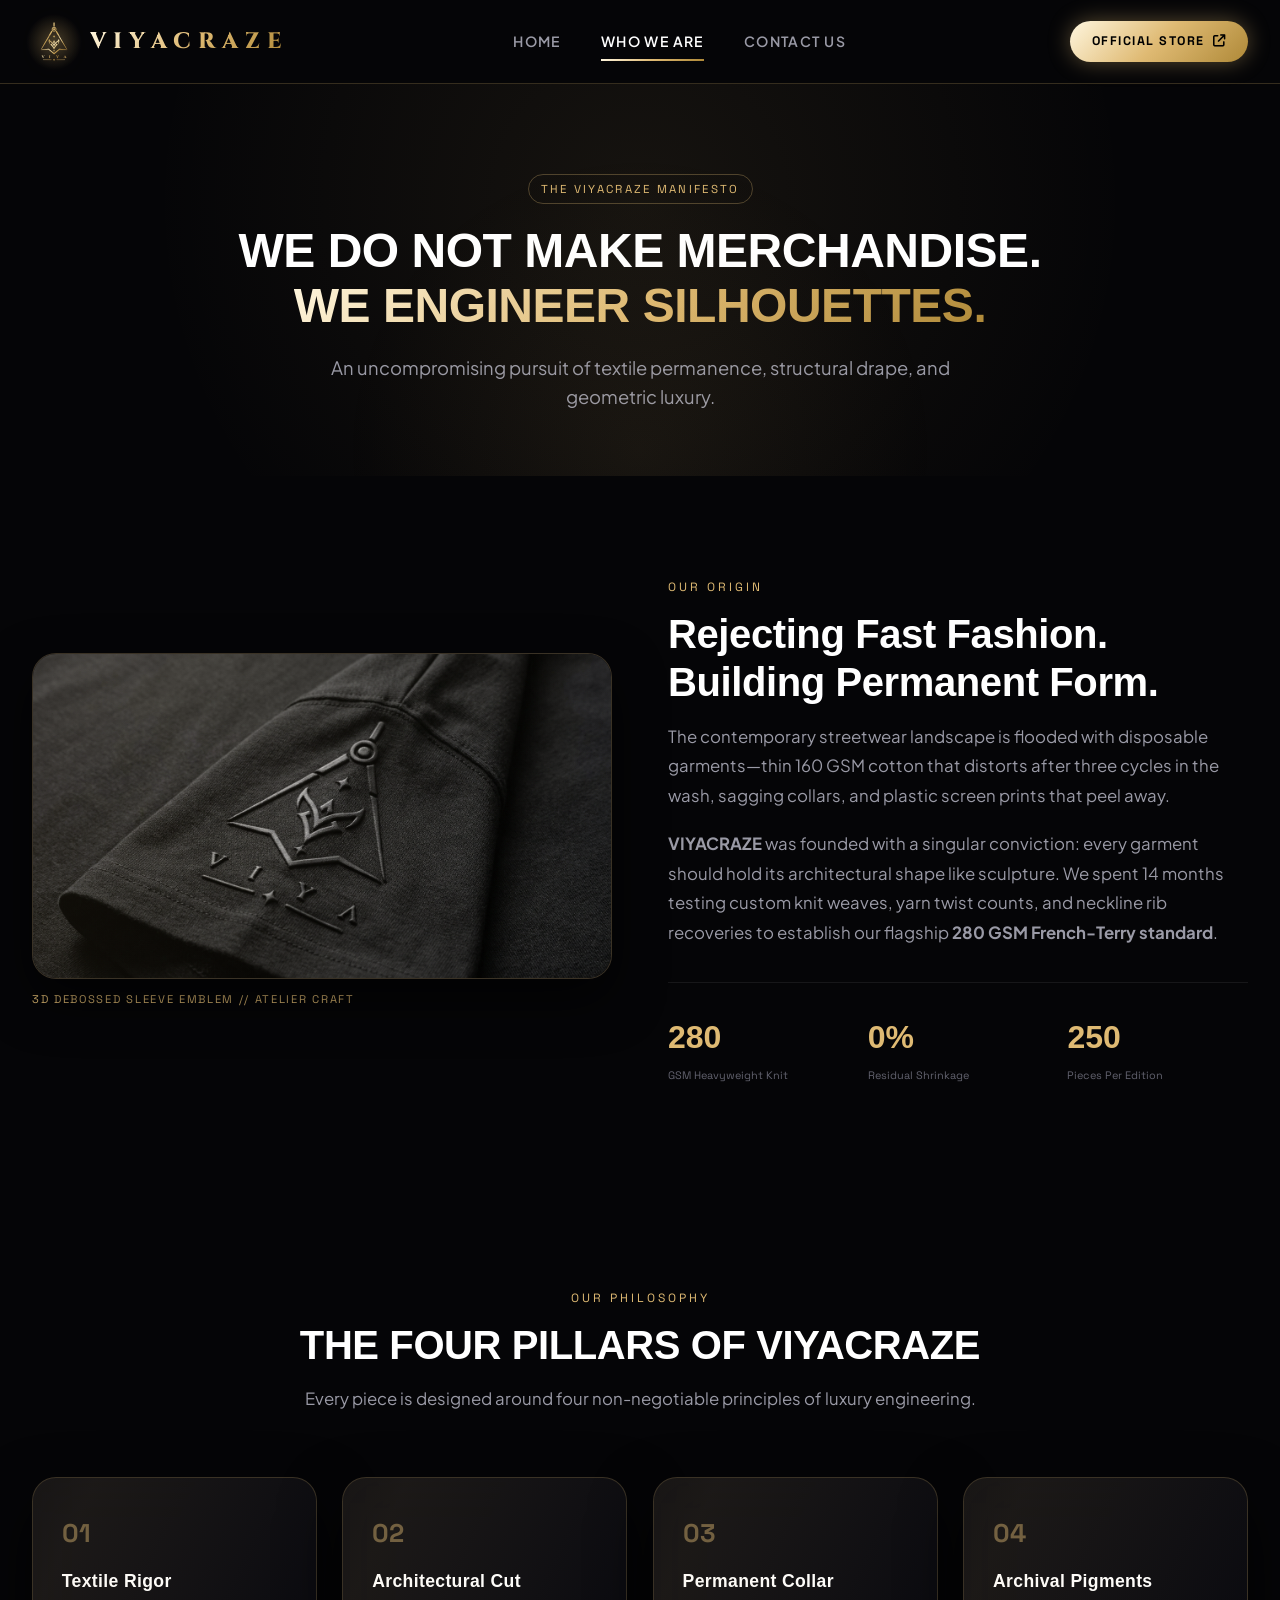
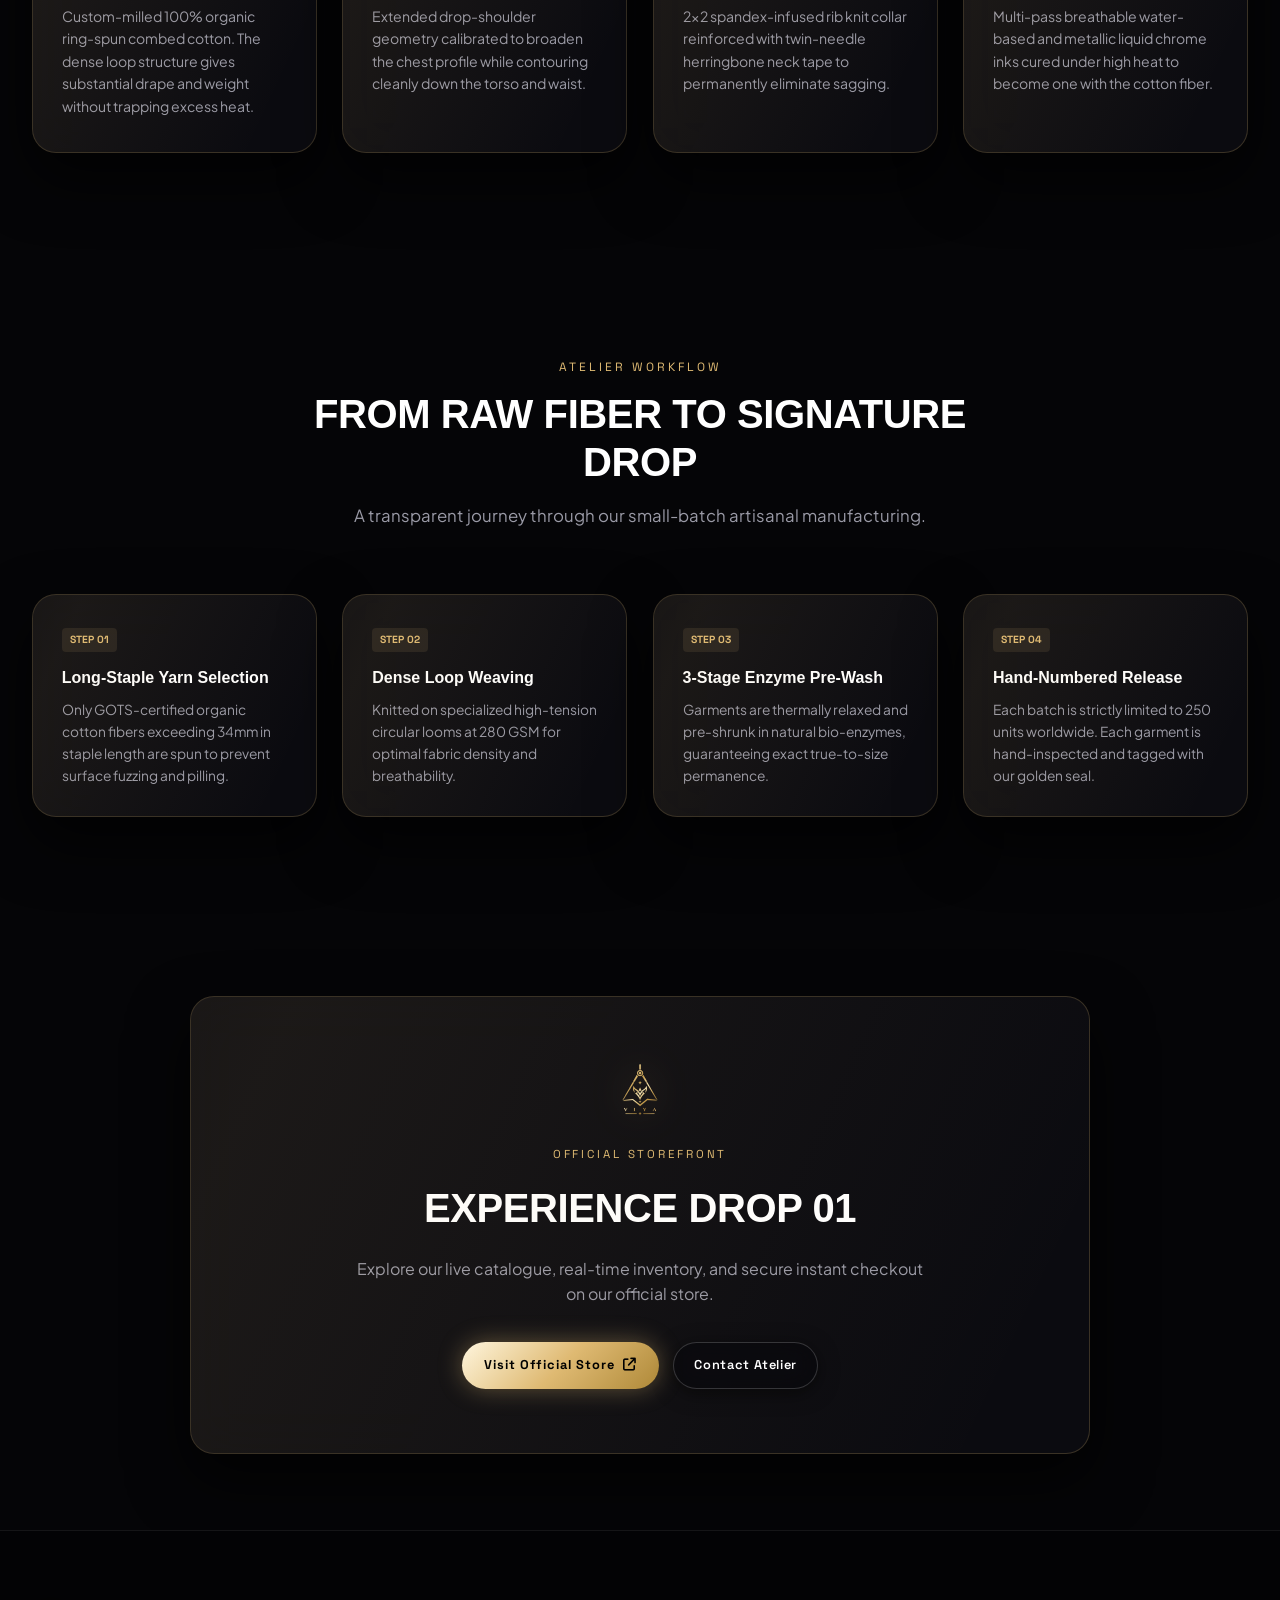
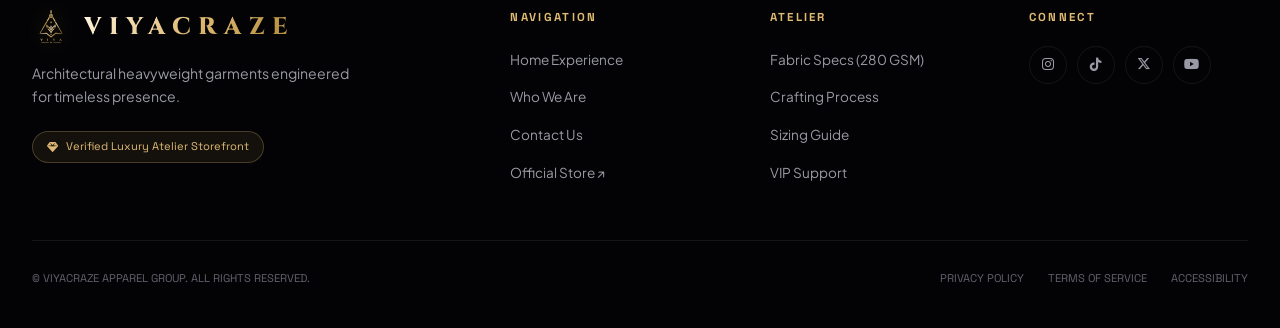
==== commit 89292b90: "feat: complete mobile responsiveness with frosted fullscreen drawer, hamburger menu, and sticky mobi" ====
--- a/about.html
+++ b/about.html
@@ -2,7 +2,7 @@
 <html lang="en">
 <head>
   <meta charset="UTF-8">
-  <meta name="viewport" content="width=device-width, initial-scale=1.0">
+  <meta name="viewport" content="width=device-width, initial-scale=1.0, maximum-scale=5.0">
   <title>Who We Are | VIYACRAZE — Architectural Luxury Apparel</title>
   <meta name="description" content="Discover the philosophy, origins, and textile engineering behind VIYACRAZE. Heavyweight 280 GSM garments crafted with geometric precision.">
   
@@ -40,14 +40,63 @@
       </nav>
 
       <div class="nav-actions">
-        <a href="https://viyacraze.mydukaan.io" target="_blank" rel="noopener" class="store-cta-btn liquid-btn">
+        <a href="https://viyacraze.mydukaan.io" target="_blank" rel="noopener" class="store-cta-btn liquid-btn desktop-only">
           <span class="btn-text">Official Store</span>
           <i class="fa-solid fa-arrow-up-right-from-square"></i>
           <div class="btn-liquid-shine"></div>
         </a>
+
+        <!-- Mobile Hamburger Toggle -->
+        <button class="mobile-menu-toggle" id="mobileMenuToggle" aria-label="Open Navigation Menu" aria-expanded="false">
+          <span></span>
+          <span></span>
+          <span></span>
+        </button>
       </div>
     </div>
   </header>
+
+  <!-- Mobile Fullscreen Drawer Navigation -->
+  <div class="mobile-drawer" id="mobileDrawer">
+    <div class="mobile-drawer-inner">
+      <div class="mobile-drawer-header">
+        <div class="brand-logo">
+          <img src="VIYA_logo_gold.svg" alt="VIYACRAZE Emblem" class="brand-logo-img">
+          <span class="brand-name wordmark">VIYACRAZE</span>
+        </div>
+        <button class="mobile-drawer-close" id="mobileDrawerClose" aria-label="Close Navigation Menu">
+          <i class="fa-solid fa-xmark"></i>
+        </button>
+      </div>
+
+      <nav class="mobile-nav-links">
+        <a href="index.html" class="mobile-nav-link">
+          <span class="nav-num">01</span>
+          <span class="nav-title">Home Experience</span>
+          <i class="fa-solid fa-arrow-right"></i>
+        </a>
+        <a href="about.html" class="mobile-nav-link active">
+          <span class="nav-num">02</span>
+          <span class="nav-title">Who We Are</span>
+          <i class="fa-solid fa-arrow-right"></i>
+        </a>
+        <a href="contact.html" class="mobile-nav-link">
+          <span class="nav-num">03</span>
+          <span class="nav-title">Contact Atelier</span>
+          <i class="fa-solid fa-arrow-right"></i>
+        </a>
+      </nav>
+
+      <div class="mobile-drawer-footer">
+        <a href="https://viyacraze.mydukaan.io" target="_blank" rel="noopener" class="mobile-drawer-store-btn">
+          <span>ENTER OFFICIAL STORE ↗</span>
+        </a>
+        <div class="mobile-drawer-meta">
+          <span>280 GSM ARCHITECTURAL HEAVYWEIGHT</span>
+        </div>
+      </div>
+    </div>
+  </div>
 
   <!-- Main Content -->
   <main class="page-content-wrapper">
@@ -199,6 +248,17 @@
 
   </main>
 
+  <!-- Sticky Mobile Quick-Action Bar -->
+  <div class="mobile-sticky-bar" id="mobileStickyBar">
+    <a href="https://viyacraze.mydukaan.io" target="_blank" rel="noopener" class="mobile-sticky-btn">
+      <div class="btn-emblem">
+        <img src="VIYA_logo_gold.svg" alt="VIYA Emblem">
+      </div>
+      <span>DROP 01 // ENTER STORE</span>
+      <i class="fa-solid fa-arrow-up-right-from-square"></i>
+    </a>
+  </div>
+
   <!-- Footer -->
   <footer class="footer">
     <div class="footer-container">
--- a/style.css
+++ b/style.css
@@ -1,6 +1,6 @@
 /* ==========================================================================
    VIYACRAZE — HAUTE COUTURE LUXURY STREETWEAR DESIGN SYSTEM
-   Liquid Glassmorphism & Metallic Gold Production Architecture
+   100% Mobile Responsive + Liquid Glassmorphism Architecture
    ========================================================================== */
 
 :root {
@@ -9,8 +9,8 @@
   --bg-core: #09090c;
   --bg-surface: #101015;
   --bg-surface-elevated: #16161d;
-  --bg-glass-navbar: rgba(6, 6, 9, 0.82);
-  --bg-glass-card: rgba(16, 16, 22, 0.62);
+  --bg-glass-navbar: rgba(6, 6, 9, 0.88);
+  --bg-glass-card: rgba(16, 16, 22, 0.65);
   --bg-glass-pill: rgba(255, 255, 255, 0.04);
   
   /* Primary & Neutral Typography Colors */
@@ -71,20 +71,28 @@
   -webkit-font-smoothing: antialiased;
   -moz-osx-font-smoothing: grayscale;
   overflow-x: hidden;
+  text-size-adjust: 100%;
+  -webkit-text-size-adjust: 100%;
 }
 
 body {
   min-height: 100vh;
+  min-height: 100dvh;
   background-color: var(--bg-obsidian);
   line-height: 1.6;
   position: relative;
+  overflow-x: hidden;
 }
 
 body.is-loading {
   overflow: hidden;
 }
 
-/* Liquid Ambient Mesh Light Follower */
+body.drawer-open {
+  overflow: hidden;
+}
+
+/* Liquid Ambient Mesh Light Follower (Desktop Only) */
 .liquid-ambient-mesh {
   position: fixed;
   width: 600px;
@@ -96,6 +104,12 @@
   transform: translate(-50%, -50%);
   transition: opacity 0.4s ease;
   will-change: left, top;
+}
+
+@media (pointer: coarse) {
+  .liquid-ambient-mesh {
+    display: none !important;
+  }
 }
 
 /* Custom Scrollbar */
@@ -219,6 +233,7 @@
   align-items: center;
   justify-content: center;
   transition: opacity 0.8s var(--ease-couture), visibility 0.8s;
+  padding: 1.5rem;
 }
 
 .preloader.is-done {
@@ -228,16 +243,16 @@
 }
 
 .preloader-content {
-  width: 90%;
+  width: 100%;
   max-width: 440px;
   text-align: center;
 }
 
 .preloader-gold-logo {
-  width: 88px;
-  height: 88px;
-  margin-bottom: 1.4rem;
-  filter: drop-shadow(0 0 30px var(--gold-glow));
+  width: 80px;
+  height: 80px;
+  margin-bottom: 1.2rem;
+  filter: drop-shadow(0 0 25px var(--gold-glow));
   animation: logoPulse 2.4s infinite ease-in-out;
 }
 
@@ -248,7 +263,7 @@
 
 .preloader-logo .logo-text {
   display: block;
-  font-size: 2.4rem;
+  font-size: clamp(1.8rem, 5vw, 2.4rem);
   line-height: 1.1;
   text-shadow: 0 0 35px rgba(223, 186, 115, 0.4);
 }
@@ -256,11 +271,11 @@
 .preloader-logo .logo-sub {
   display: block;
   font-family: var(--font-mono);
-  font-size: 0.7rem;
-  letter-spacing: 0.22em;
+  font-size: 0.68rem;
+  letter-spacing: 0.2em;
   color: var(--text-muted);
   margin-top: 8px;
-  margin-bottom: 28px;
+  margin-bottom: 24px;
 }
 
 .progress-bar-container {
@@ -286,7 +301,7 @@
   margin-top: 14px;
   font-family: var(--font-mono);
   font-size: 0.7rem;
-  letter-spacing: 0.12em;
+  letter-spacing: 0.1em;
 }
 
 .loading-percent {
@@ -299,7 +314,7 @@
 }
 
 /* ==========================================================================
-   NAVIGATION BAR
+   NAVIGATION BAR & MOBILE DRAWER
    ========================================================================== */
 .header {
   position: fixed;
@@ -319,7 +334,7 @@
   max-width: 1440px;
   height: 100%;
   margin: 0 auto;
-  padding: 0 2.5rem;
+  padding: 0 2rem;
   display: flex;
   align-items: center;
   justify-content: space-between;
@@ -329,7 +344,7 @@
   text-decoration: none;
   display: flex;
   align-items: center;
-  gap: 16px;
+  gap: 14px;
 }
 
 .brand-emblem-wrap {
@@ -340,8 +355,8 @@
 }
 
 .brand-logo-img {
-  width: 48px;
-  height: 48px;
+  width: 44px;
+  height: 44px;
   filter: drop-shadow(0 0 12px var(--gold-glow));
   transition: transform 0.35s var(--ease-couture);
   z-index: 2;
@@ -356,19 +371,15 @@
   z-index: 1;
 }
 
-.brand-logo:hover .brand-logo-img {
-  transform: scale(1.1) rotate(4deg);
-}
-
 .brand-name {
-  font-size: 1.5rem;
+  font-size: 1.4rem;
   line-height: 1;
 }
 
 .nav-links {
   display: flex;
   align-items: center;
-  gap: 2.8rem;
+  gap: 2.5rem;
 }
 
 .nav-link {
@@ -405,6 +416,12 @@
   width: 100%;
 }
 
+.nav-actions {
+  display: flex;
+  align-items: center;
+  gap: 12px;
+}
+
 .store-cta-btn {
   background: var(--gold-gradient);
   color: #000000;
@@ -414,7 +431,7 @@
   letter-spacing: 0.12em;
   text-transform: uppercase;
   text-decoration: none;
-  padding: 11px 24px;
+  padding: 11px 22px;
   border-radius: var(--radius-pill);
   box-shadow: 0 0 22px var(--gold-glow);
 }
@@ -422,6 +439,243 @@
 .store-cta-btn:hover {
   transform: translateY(-2px);
   box-shadow: 0 0 35px rgba(223, 186, 115, 0.75);
+}
+
+/* Mobile Hamburger Toggle */
+.mobile-menu-toggle {
+  display: none;
+  width: 44px;
+  height: 44px;
+  background: rgba(255, 255, 255, 0.05);
+  border: 1px solid var(--border-gold-subtle);
+  border-radius: var(--radius-sm);
+  cursor: pointer;
+  flex-direction: column;
+  align-items: center;
+  justify-content: center;
+  gap: 5px;
+  padding: 0;
+  transition: border-color 0.2s, background 0.2s;
+}
+
+.mobile-menu-toggle span {
+  display: block;
+  width: 20px;
+  height: 2px;
+  background: var(--gold-primary);
+  border-radius: 2px;
+  transition: transform 0.3s var(--ease-couture), opacity 0.3s;
+}
+
+.mobile-menu-toggle.active span:nth-child(1) {
+  transform: translateY(7px) rotate(45deg);
+}
+
+.mobile-menu-toggle.active span:nth-child(2) {
+  opacity: 0;
+}
+
+.mobile-menu-toggle.active span:nth-child(3) {
+  transform: translateY(-7px) rotate(-45deg);
+}
+
+/* Mobile Fullscreen Drawer Navigation */
+.mobile-drawer {
+  position: fixed;
+  inset: 0;
+  z-index: 9999;
+  background: rgba(4, 4, 7, 0.97);
+  backdrop-filter: blur(35px);
+  -webkit-backdrop-filter: blur(35px);
+  opacity: 0;
+  visibility: hidden;
+  transform: translateY(-100%);
+  transition: opacity 0.4s var(--ease-couture), transform 0.4s var(--ease-couture), visibility 0.4s;
+  display: flex;
+  flex-direction: column;
+}
+
+.mobile-drawer.active {
+  opacity: 1;
+  visibility: visible;
+  transform: translateY(0);
+}
+
+.mobile-drawer-inner {
+  height: 100%;
+  display: flex;
+  flex-direction: column;
+  justify-content: space-between;
+  padding: 1.5rem 1.8rem 2.5rem 1.8rem;
+  max-width: 500px;
+  margin: 0 auto;
+  width: 100%;
+}
+
+.mobile-drawer-header {
+  display: flex;
+  justify-content: space-between;
+  align-items: center;
+  padding-bottom: 1.5rem;
+  border-bottom: 1px solid var(--border-subtle);
+}
+
+.mobile-drawer-close {
+  width: 40px;
+  height: 40px;
+  background: rgba(255, 255, 255, 0.05);
+  border: 1px solid var(--border-subtle);
+  border-radius: 50%;
+  color: var(--text-pure);
+  font-size: 1.1rem;
+  cursor: pointer;
+  display: flex;
+  align-items: center;
+  justify-content: center;
+}
+
+.mobile-nav-links {
+  display: flex;
+  flex-direction: column;
+  gap: 1.2rem;
+  margin: 2.5rem 0;
+}
+
+.mobile-nav-link {
+  text-decoration: none;
+  display: flex;
+  align-items: center;
+  padding: 1.2rem 1.4rem;
+  background: rgba(255, 255, 255, 0.03);
+  border: 1px solid var(--border-subtle);
+  border-radius: var(--radius-md);
+  transition: background 0.2s, border-color 0.2s;
+}
+
+.mobile-nav-link.active,
+.mobile-nav-link:hover {
+  background: rgba(223, 186, 115, 0.1);
+  border-color: var(--border-gold-active);
+}
+
+.mobile-nav-link .nav-num {
+  font-family: var(--font-mono);
+  font-size: 0.75rem;
+  font-weight: 700;
+  color: var(--gold-primary);
+  margin-right: 1.2rem;
+}
+
+.mobile-nav-link .nav-title {
+  font-family: var(--font-display);
+  font-size: 1.15rem;
+  font-weight: 700;
+  letter-spacing: 0.05em;
+  color: var(--text-pure);
+  flex-grow: 1;
+}
+
+.mobile-nav-link i {
+  color: var(--gold-primary);
+  font-size: 0.9rem;
+  transition: transform 0.2s;
+}
+
+.mobile-nav-link:hover i {
+  transform: translateX(4px);
+}
+
+.mobile-drawer-footer {
+  display: flex;
+  flex-direction: column;
+  gap: 1rem;
+  padding-top: 1.5rem;
+  border-top: 1px solid var(--border-subtle);
+}
+
+.mobile-drawer-store-btn {
+  background: var(--gold-gradient);
+  color: #000000;
+  text-decoration: none;
+  font-family: var(--font-mono);
+  font-size: 0.88rem;
+  font-weight: 800;
+  letter-spacing: 0.1em;
+  text-align: center;
+  padding: 15px;
+  border-radius: var(--radius-pill);
+  box-shadow: 0 0 25px var(--gold-glow);
+  display: block;
+}
+
+.mobile-drawer-meta {
+  text-align: center;
+  font-family: var(--font-mono);
+  font-size: 0.65rem;
+  letter-spacing: 0.15em;
+  color: var(--text-muted);
+}
+
+/* Sticky Mobile Quick Action Bar (Appears on Scroll) */
+.mobile-sticky-bar {
+  display: none;
+  position: fixed;
+  bottom: 1.2rem;
+  left: 1.2rem;
+  right: 1.2rem;
+  z-index: 998;
+  opacity: 0;
+  visibility: hidden;
+  transform: translateY(20px);
+  transition: opacity 0.35s var(--ease-couture), transform 0.35s var(--ease-couture), visibility 0.35s;
+}
+
+.mobile-sticky-bar.visible {
+  opacity: 1;
+  visibility: visible;
+  transform: translateY(0);
+}
+
+.mobile-sticky-btn {
+  display: flex;
+  align-items: center;
+  justify-content: space-between;
+  background: rgba(8, 8, 12, 0.9);
+  backdrop-filter: blur(20px);
+  -webkit-backdrop-filter: blur(20px);
+  border: 1px solid var(--border-gold-active);
+  padding: 10px 18px 10px 12px;
+  border-radius: var(--radius-pill);
+  text-decoration: none;
+  box-shadow: 0 10px 30px rgba(0, 0, 0, 0.8), 0 0 20px var(--gold-glow);
+}
+
+.mobile-sticky-btn .btn-emblem {
+  width: 32px;
+  height: 32px;
+  border-radius: 50%;
+  background: rgba(223, 186, 115, 0.12);
+  display: flex;
+  align-items: center;
+  justify-content: center;
+}
+
+.mobile-sticky-btn .btn-emblem img {
+  width: 20px;
+  height: 20px;
+}
+
+.mobile-sticky-btn span {
+  font-family: var(--font-mono);
+  font-size: 0.78rem;
+  font-weight: 800;
+  letter-spacing: 0.12em;
+  color: var(--gold-primary);
+}
+
+.mobile-sticky-btn i {
+  color: var(--gold-primary);
+  font-size: 0.85rem;
 }
 
 /* ==========================================================================
@@ -439,6 +693,7 @@
   left: 0;
   width: 100vw;
   height: 100vh;
+  height: 100dvh;
   overflow: hidden;
   background-color: #000000;
 }
@@ -450,21 +705,22 @@
   width: 100%;
   height: 100%;
   display: block;
+  touch-action: pan-y;
 }
 
 .canvas-vignette {
   position: absolute;
   inset: 0;
   pointer-events: none;
-  background: radial-gradient(circle at center, transparent 35%, rgba(4, 4, 6, 0.75) 100%),
-              linear-gradient(180deg, rgba(5, 5, 7, 0.6) 0%, transparent 20%, transparent 80%, rgba(5, 5, 7, 0.95) 100%);
+  background: radial-gradient(circle at center, transparent 35%, rgba(4, 4, 6, 0.65) 100%),
+              linear-gradient(180deg, rgba(5, 5, 7, 0.5) 0%, transparent 20%, transparent 70%, rgba(5, 5, 7, 0.95) 100%);
   z-index: 2;
 }
 
 /* Frame Scrub Indicator (Right) */
 .frame-scrub-indicator {
   position: absolute;
-  right: 2.5rem;
+  right: 2rem;
   top: 50%;
   transform: translateY(-50%);
   z-index: 10;
@@ -512,25 +768,26 @@
 /* Scroll Directive Bottom */
 .scroll-directive {
   position: absolute;
-  bottom: 2.5rem;
+  bottom: 2.2rem;
   left: 50%;
   transform: translateX(-50%);
   z-index: 10;
   display: flex;
   flex-direction: column;
   align-items: center;
-  gap: 10px;
-  font-family: var(--font-mono);
-  font-size: 0.68rem;
+  gap: 8px;
+  font-family: var(--font-mono);
+  font-size: 0.65rem;
   letter-spacing: 0.22em;
   color: var(--text-muted);
   pointer-events: none;
   transition: opacity 0.5s;
+  white-space: nowrap;
 }
 
 .mouse-icon {
-  width: 22px;
-  height: 34px;
+  width: 20px;
+  height: 32px;
   border: 1.5px solid rgba(223, 186, 115, 0.4);
   border-radius: 12px;
   position: relative;
@@ -606,13 +863,13 @@
   font-weight: 700;
   letter-spacing: 0.22em;
   color: var(--gold-primary);
-  background: rgba(8, 8, 12, 0.65);
+  background: rgba(8, 8, 12, 0.7);
   backdrop-filter: blur(16px);
   -webkit-backdrop-filter: blur(16px);
   border: 1px solid rgba(223, 186, 115, 0.35);
   padding: 5px 14px;
   border-radius: var(--radius-pill);
-  margin-bottom: 1rem;
+  margin-bottom: 0.9rem;
   box-shadow: 0 4px 20px rgba(0, 0, 0, 0.5);
 }
 
@@ -632,20 +889,20 @@
 
 .story-title {
   font-family: var(--font-display);
-  font-size: 2.3rem;
+  font-size: clamp(1.6rem, 3.5vw, 2.3rem);
   font-weight: 700;
   line-height: 1.15;
   letter-spacing: -0.01em;
   color: var(--text-pure);
-  margin-bottom: 0.8rem;
+  margin-bottom: 0.7rem;
   text-shadow: 0 4px 25px rgba(0, 0, 0, 0.9), 0 2px 8px rgba(0, 0, 0, 0.7);
 }
 
 .story-desc {
-  font-size: 0.95rem;
+  font-size: clamp(0.85rem, 1.8vw, 0.95rem);
   color: #d1d1db;
-  line-height: 1.65;
-  margin-bottom: 1.2rem;
+  line-height: 1.6;
+  margin-bottom: 1.1rem;
   text-shadow: 0 2px 14px rgba(0, 0, 0, 0.95);
   max-width: 480px;
 }
@@ -660,7 +917,7 @@
   font-family: var(--font-mono);
   font-size: 0.7rem;
   color: #f0f0f5;
-  background: rgba(8, 8, 12, 0.65);
+  background: rgba(8, 8, 12, 0.7);
   backdrop-filter: blur(14px);
   -webkit-backdrop-filter: blur(14px);
   border: 1px solid rgba(255, 255, 255, 0.12);
@@ -678,8 +935,9 @@
 
 .card-cta-group {
   display: flex;
+  flex-wrap: wrap;
   gap: 12px;
-  margin-top: 1.4rem;
+  margin-top: 1.3rem;
 }
 
 .btn-primary-glow {
@@ -690,9 +948,12 @@
   font-size: 0.8rem;
   font-weight: 800;
   letter-spacing: 0.08em;
-  padding: 13px 24px;
+  padding: 12px 22px;
   border-radius: var(--radius-pill);
   box-shadow: 0 0 25px var(--gold-glow);
+  display: inline-flex;
+  align-items: center;
+  gap: 8px;
 }
 
 .btn-primary-glow:hover {
@@ -711,10 +972,12 @@
   font-size: 0.8rem;
   font-weight: 600;
   letter-spacing: 0.05em;
-  padding: 13px 22px;
+  padding: 12px 20px;
   border-radius: var(--radius-pill);
   transition: background 0.2s, border-color 0.2s;
   box-shadow: 0 4px 20px rgba(0, 0, 0, 0.5);
+  display: inline-flex;
+  align-items: center;
 }
 
 .btn-secondary-glass:hover {
@@ -726,7 +989,7 @@
    GENERAL SECTION STYLES
    ========================================================================== */
 .section {
-  padding: 8rem 0;
+  padding: clamp(5rem, 8vw, 8rem) 0;
   position: relative;
   z-index: 10;
   background-color: var(--bg-obsidian);
@@ -735,13 +998,13 @@
 .section-container {
   max-width: 1400px;
   margin: 0 auto;
-  padding: 0 2.5rem;
+  padding: 0 2rem;
 }
 
 .section-header {
   text-align: center;
   max-width: 740px;
-  margin: 0 auto 4.5rem auto;
+  margin: 0 auto clamp(3rem, 5vw, 4.5rem) auto;
 }
 
 .section-eyebrow {
@@ -755,7 +1018,7 @@
 
 .section-title {
   font-family: var(--font-display);
-  font-size: 2.5rem;
+  font-size: clamp(1.8rem, 4vw, 2.5rem);
   font-weight: 700;
   letter-spacing: -0.01em;
   color: var(--text-pure);
@@ -768,7 +1031,7 @@
 }
 
 .section-subtitle {
-  font-size: 1.05rem;
+  font-size: clamp(0.92rem, 2vw, 1.05rem);
   color: var(--text-secondary);
   line-height: 1.65;
 }
@@ -779,7 +1042,7 @@
 .products-grid {
   display: grid;
   grid-template-columns: repeat(4, 1fr);
-  gap: 2rem;
+  gap: 1.8rem;
 }
 
 .product-card {
@@ -876,7 +1139,7 @@
 }
 
 .product-info {
-  padding: 1.5rem;
+  padding: 1.4rem;
   display: flex;
   flex-direction: column;
   flex-grow: 1;
@@ -893,16 +1156,17 @@
 
 .product-name {
   font-family: var(--font-display);
-  font-size: 1rem;
+  font-size: 0.98rem;
   font-weight: 700;
   letter-spacing: 0.02em;
   color: var(--text-pure);
   margin-bottom: 6px;
+  line-height: 1.3;
 }
 
 .product-price {
   font-family: var(--font-mono);
-  font-size: 1rem;
+  font-size: 0.95rem;
   font-weight: 700;
   color: var(--gold-primary);
   margin-bottom: 0.8rem;
@@ -921,6 +1185,9 @@
   text-decoration: none;
   font-weight: 600;
   transition: color 0.2s;
+  display: inline-flex;
+  align-items: center;
+  gap: 4px;
 }
 
 .product-card-link:hover {
@@ -940,11 +1207,11 @@
 .anatomy-grid {
   display: grid;
   grid-template-columns: repeat(4, 1fr);
-  gap: 1.8rem;
+  gap: 1.6rem;
 }
 
 .anatomy-card {
-  padding: 2.5rem 2rem;
+  padding: 2.2rem 1.8rem;
   transition: transform 0.3s, border-color 0.3s, box-shadow 0.3s;
 }
 
@@ -953,8 +1220,8 @@
 }
 
 .card-icon-wrap {
-  width: 48px;
-  height: 48px;
+  width: 46px;
+  height: 46px;
   background: rgba(223, 186, 115, 0.08);
   border: 1px solid rgba(223, 186, 115, 0.25);
   border-radius: var(--radius-md);
@@ -963,12 +1230,12 @@
   justify-content: center;
   color: var(--gold-primary);
   font-size: 1.2rem;
-  margin-bottom: 1.5rem;
+  margin-bottom: 1.3rem;
 }
 
 .stat-number {
   font-family: var(--font-display);
-  font-size: 2.6rem;
+  font-size: 2.4rem;
   font-weight: 700;
   color: var(--text-pure);
   line-height: 1;
@@ -976,25 +1243,25 @@
 
 .stat-unit {
   font-family: var(--font-mono);
-  font-size: 0.7rem;
+  font-size: 0.68rem;
   font-weight: 700;
   letter-spacing: 0.15em;
   color: var(--gold-primary);
   margin-top: 4px;
-  margin-bottom: 1.2rem;
+  margin-bottom: 1.1rem;
 }
 
 .stat-title {
   font-family: var(--font-display);
-  font-size: 1.1rem;
+  font-size: 1.05rem;
   font-weight: 700;
   letter-spacing: 0.02em;
   color: var(--text-pure);
-  margin-bottom: 0.6rem;
+  margin-bottom: 0.5rem;
 }
 
 .stat-desc {
-  font-size: 0.9rem;
+  font-size: 0.88rem;
   color: var(--text-secondary);
   line-height: 1.6;
 }
@@ -1005,7 +1272,7 @@
 .lookbook-hero {
   text-align: center;
   max-width: 800px;
-  margin: 0 auto 3.5rem auto;
+  margin: 0 auto clamp(2.5rem, 4vw, 3.5rem) auto;
 }
 
 .lookbook-badge {
@@ -1018,7 +1285,7 @@
 
 .lookbook-title {
   font-family: var(--font-display);
-  font-size: 2.3rem;
+  font-size: clamp(1.8rem, 3.8vw, 2.3rem);
   font-weight: 700;
   letter-spacing: -0.01em;
   line-height: 1.2;
@@ -1027,15 +1294,15 @@
 }
 
 .lookbook-desc {
-  font-size: 1rem;
+  font-size: clamp(0.9rem, 2vw, 1rem);
   color: var(--text-secondary);
 }
 
 .lookbook-mosaic {
   display: grid;
   grid-template-columns: repeat(3, 1fr);
-  grid-auto-rows: 320px;
-  gap: 1.5rem;
+  grid-auto-rows: 300px;
+  gap: 1.4rem;
 }
 
 .mosaic-item {
@@ -1066,7 +1333,7 @@
   padding: 1.2rem;
   background: linear-gradient(180deg, transparent 0%, rgba(4, 4, 6, 0.9) 100%);
   font-family: var(--font-mono);
-  font-size: 0.75rem;
+  font-size: 0.72rem;
   letter-spacing: 0.1em;
   color: var(--text-pure);
 }
@@ -1075,20 +1342,20 @@
    VIP NEWSLETTER / CTA
    ========================================================================== */
 .cta-section {
-  padding: 6rem 0;
+  padding: clamp(4rem, 6vw, 6rem) 0;
 }
 
 .cta-inner {
-  padding: 4.5rem 3rem;
+  padding: clamp(3rem, 5vw, 4.5rem) clamp(1.5rem, 4vw, 3rem);
   text-align: center;
   max-width: 900px;
   margin: 0 auto;
 }
 
 .cta-gold-logo {
-  width: 64px;
-  height: 64px;
-  margin-bottom: 1.4rem;
+  width: 58px;
+  height: 58px;
+  margin-bottom: 1.2rem;
   filter: drop-shadow(0 0 20px var(--gold-glow));
 }
 
@@ -1103,7 +1370,7 @@
 
 .cta-heading {
   font-family: var(--font-display);
-  font-size: 2.5rem;
+  font-size: clamp(1.8rem, 4vw, 2.5rem);
   font-weight: 700;
   letter-spacing: -0.01em;
   color: var(--text-pure);
@@ -1111,16 +1378,17 @@
 }
 
 .cta-sub {
-  font-size: 1rem;
+  font-size: clamp(0.9rem, 2vw, 1rem);
   color: var(--text-secondary);
   max-width: 580px;
-  margin: 0 auto 2.5rem auto;
+  margin: 0 auto 2.2rem auto;
 }
 
 .cta-btn-wrap {
   display: flex;
   justify-content: center;
-  gap: 16px;
+  flex-wrap: wrap;
+  gap: 14px;
 }
 
 .newsletter-form {
@@ -1138,18 +1406,19 @@
   flex-grow: 1;
   background: transparent;
   border: none;
-  padding: 12px 20px;
+  padding: 12px 18px;
   font-family: var(--font-body);
   font-size: 0.9rem;
   color: var(--text-pure);
   outline: none;
+  min-width: 0;
 }
 
 .newsletter-btn {
   background: var(--gold-gradient);
   color: #000000;
   border: none;
-  padding: 12px 24px;
+  padding: 12px 22px;
   border-radius: var(--radius-pill);
   font-family: var(--font-mono);
   font-size: 0.78rem;
@@ -1160,6 +1429,7 @@
   align-items: center;
   gap: 8px;
   transition: opacity 0.2s;
+  white-space: nowrap;
 }
 
 .newsletter-btn:hover {
@@ -1186,7 +1456,7 @@
 
 .about-hero,
 .contact-hero {
-  padding: 6rem 0 4rem 0;
+  padding: clamp(4rem, 7vw, 6rem) 0 clamp(2.5rem, 5vw, 4rem) 0;
   text-align: center;
   background: radial-gradient(circle at 50% 30%, rgba(223, 186, 115, 0.08), transparent 70%),
               var(--bg-obsidian);
@@ -1195,18 +1465,18 @@
 .about-hero-badge {
   display: inline-block;
   font-family: var(--font-mono);
-  font-size: 0.75rem;
+  font-size: 0.72rem;
   letter-spacing: 0.2em;
   color: var(--gold-primary);
   border: 1px solid rgba(223, 186, 115, 0.3);
-  padding: 6px 14px;
+  padding: 5px 12px;
   border-radius: var(--radius-pill);
   margin-bottom: 1.2rem;
 }
 
 .about-hero-title {
   font-family: var(--font-display);
-  font-size: 3rem;
+  font-size: clamp(2rem, 5vw, 3rem);
   font-weight: 700;
   line-height: 1.15;
   letter-spacing: -0.01em;
@@ -1215,7 +1485,7 @@
 }
 
 .about-hero-subtitle {
-  font-size: 1.15rem;
+  font-size: clamp(0.95rem, 2.2vw, 1.15rem);
   color: var(--text-secondary);
   max-width: 680px;
   margin: 0 auto;
@@ -1226,7 +1496,7 @@
 .origin-grid {
   display: grid;
   grid-template-columns: 1fr 1fr;
-  gap: 4rem;
+  gap: 3.5rem;
   align-items: center;
 }
 
@@ -1245,14 +1515,14 @@
 
 .media-caption-tag {
   font-family: var(--font-mono);
-  font-size: 0.72rem;
+  font-size: 0.7rem;
   letter-spacing: 0.15em;
   color: var(--gold-primary);
   margin-top: 12px;
 }
 
 .body-text {
-  font-size: 1.05rem;
+  font-size: clamp(0.92rem, 2vw, 1.05rem);
   color: var(--text-secondary);
   line-height: 1.75;
   margin-bottom: 1.2rem;
@@ -1261,9 +1531,9 @@
 .origin-metrics {
   display: grid;
   grid-template-columns: repeat(3, 1fr);
-  gap: 1.5rem;
-  margin-top: 2.5rem;
-  padding-top: 2rem;
+  gap: 1.2rem;
+  margin-top: 2.2rem;
+  padding-top: 1.8rem;
   border-top: 1px solid var(--border-subtle);
 }
 
@@ -1274,14 +1544,14 @@
 
 .metric-val {
   font-family: var(--font-display);
-  font-size: 2rem;
+  font-size: clamp(1.6rem, 3.5vw, 2rem);
   font-weight: 700;
   color: var(--gold-primary);
 }
 
 .metric-lbl {
   font-family: var(--font-mono);
-  font-size: 0.72rem;
+  font-size: 0.68rem;
   color: var(--text-muted);
   margin-top: 4px;
 }
@@ -1290,11 +1560,11 @@
 .pillars-grid {
   display: grid;
   grid-template-columns: repeat(4, 1fr);
-  gap: 1.8rem;
+  gap: 1.6rem;
 }
 
 .pillar-card {
-  padding: 2.4rem 2rem;
+  padding: 2.2rem 1.8rem;
 }
 
 .pillar-card:hover {
@@ -1303,24 +1573,24 @@
 
 .pillar-num {
   font-family: var(--font-mono);
-  font-size: 1.8rem;
+  font-size: 1.6rem;
   font-weight: 800;
   color: var(--gold-primary);
   opacity: 0.45;
-  margin-bottom: 1rem;
+  margin-bottom: 0.8rem;
 }
 
 .pillar-title {
   font-family: var(--font-display);
-  font-size: 1.15rem;
+  font-size: 1.1rem;
   font-weight: 700;
   letter-spacing: 0.02em;
   color: var(--text-pure);
-  margin-bottom: 0.8rem;
+  margin-bottom: 0.6rem;
 }
 
 .pillar-desc {
-  font-size: 0.9rem;
+  font-size: 0.88rem;
   color: var(--text-secondary);
   line-height: 1.6;
 }
@@ -1329,36 +1599,36 @@
 .timeline-container {
   display: grid;
   grid-template-columns: repeat(4, 1fr);
-  gap: 1.8rem;
+  gap: 1.6rem;
   position: relative;
 }
 
 .timeline-step {
-  padding: 2rem;
+  padding: 1.8rem;
 }
 
 .step-badge {
   font-family: var(--font-mono);
-  font-size: 0.68rem;
+  font-size: 0.65rem;
   font-weight: 700;
   color: var(--gold-primary);
   background: rgba(223, 186, 115, 0.1);
   padding: 4px 8px;
   border-radius: var(--radius-xs);
   display: inline-block;
-  margin-bottom: 1rem;
+  margin-bottom: 0.8rem;
 }
 
 .step-title {
   font-family: var(--font-display);
-  font-size: 1.05rem;
+  font-size: 1rem;
   font-weight: 700;
   color: var(--text-pure);
-  margin-bottom: 0.6rem;
+  margin-bottom: 0.5rem;
 }
 
 .step-desc {
-  font-size: 0.88rem;
+  font-size: 0.86rem;
   color: var(--text-secondary);
   line-height: 1.6;
 }
@@ -1369,31 +1639,31 @@
 .contact-layout-grid {
   display: grid;
   grid-template-columns: 1fr 1.2fr;
-  gap: 4rem;
+  gap: 3.5rem;
 }
 
 .contact-channels {
   display: flex;
   flex-direction: column;
-  gap: 1.4rem;
+  gap: 1.2rem;
 }
 
 .channel-card {
-  padding: 1.6rem;
+  padding: 1.4rem;
   display: flex;
   align-items: flex-start;
-  gap: 1.2rem;
+  gap: 1.1rem;
 }
 
 .channel-icon {
-  width: 44px;
-  height: 44px;
+  width: 42px;
+  height: 42px;
   border-radius: 50%;
   background: rgba(255, 255, 255, 0.05);
   display: flex;
   align-items: center;
   justify-content: center;
-  font-size: 1.1rem;
+  font-size: 1rem;
   color: var(--text-pure);
   flex-shrink: 0;
 }
@@ -1410,18 +1680,19 @@
 
 .channel-label {
   font-family: var(--font-mono);
-  font-size: 0.72rem;
+  font-size: 0.7rem;
   color: var(--text-muted);
-  margin-bottom: 4px;
+  margin-bottom: 3px;
 }
 
 .channel-link {
   font-family: var(--font-body);
-  font-size: 1.05rem;
+  font-size: 0.98rem;
   font-weight: 700;
   color: var(--text-pure);
   text-decoration: none;
   transition: color 0.2s;
+  word-break: break-word;
 }
 
 .channel-link:hover {
@@ -1430,42 +1701,42 @@
 
 .channel-meta {
   font-family: var(--font-mono);
-  font-size: 0.7rem;
+  font-size: 0.68rem;
   color: var(--text-muted);
-  margin-top: 4px;
+  margin-top: 3px;
 }
 
 .channel-text {
-  font-size: 0.95rem;
+  font-size: 0.92rem;
   color: var(--text-secondary);
 }
 
 /* Contact Form */
 .contact-form-wrap {
-  padding: 3rem 2.5rem;
+  padding: clamp(2rem, 4vw, 3rem) clamp(1.4rem, 3vw, 2.5rem);
 }
 
 .form-header {
-  margin-bottom: 2rem;
+  margin-bottom: 1.8rem;
 }
 
 .form-title {
   font-family: var(--font-display);
-  font-size: 1.6rem;
+  font-size: clamp(1.4rem, 3vw, 1.6rem);
   font-weight: 700;
   color: var(--text-pure);
   margin-bottom: 6px;
 }
 
 .form-desc {
-  font-size: 0.95rem;
+  font-size: 0.9rem;
   color: var(--text-secondary);
 }
 
 .atelier-form {
   display: flex;
   flex-direction: column;
-  gap: 1.4rem;
+  gap: 1.2rem;
 }
 
 .form-row {
@@ -1482,7 +1753,7 @@
 
 .form-group label {
   font-family: var(--font-mono);
-  font-size: 0.75rem;
+  font-size: 0.72rem;
   color: var(--text-secondary);
 }
 
@@ -1494,10 +1765,11 @@
   border-radius: var(--radius-xs);
   padding: 12px 14px;
   font-family: var(--font-body);
-  font-size: 0.92rem;
+  font-size: 16px; /* Prevents auto-zoom on iOS Safari */
   color: var(--text-pure);
   outline: none;
   transition: border-color 0.2s;
+  width: 100%;
 }
 
 .form-group input:focus,
@@ -1521,7 +1793,7 @@
   padding: 1rem;
   border-radius: var(--radius-xs);
   font-family: var(--font-mono);
-  font-size: 0.85rem;
+  font-size: 0.82rem;
   align-items: center;
   gap: 8px;
 }
@@ -1532,7 +1804,7 @@
   margin: 0 auto;
   display: flex;
   flex-direction: column;
-  gap: 1rem;
+  gap: 0.9rem;
 }
 
 .faq-item {
@@ -1542,12 +1814,12 @@
 
 .faq-question {
   width: 100%;
-  padding: 1.4rem 1.8rem;
+  padding: 1.2rem 1.6rem;
   background: transparent;
   border: none;
   color: var(--text-pure);
   font-family: var(--font-display);
-  font-size: 1rem;
+  font-size: clamp(0.9rem, 2vw, 1rem);
   font-weight: 700;
   letter-spacing: 0.02em;
   text-align: left;
@@ -1555,12 +1827,14 @@
   justify-content: space-between;
   align-items: center;
   cursor: pointer;
+  gap: 12px;
 }
 
 .faq-question i {
   font-size: 0.85rem;
   color: var(--gold-primary);
   transition: transform 0.3s ease;
+  flex-shrink: 0;
 }
 
 .faq-item.active .faq-question i {
@@ -1571,16 +1845,16 @@
   max-height: 0;
   overflow: hidden;
   transition: max-height 0.35s ease, padding 0.35s ease;
-  padding: 0 1.8rem;
+  padding: 0 1.6rem;
 }
 
 .faq-item.active .faq-answer {
   max-height: 250px;
-  padding: 0 1.8rem 1.4rem 1.8rem;
+  padding: 0 1.6rem 1.4rem 1.6rem;
 }
 
 .faq-answer p {
-  font-size: 0.95rem;
+  font-size: 0.92rem;
   color: var(--text-secondary);
   line-height: 1.65;
 }
@@ -1591,7 +1865,7 @@
 .footer {
   background: #030305;
   border-top: 1px solid var(--border-subtle);
-  padding: 6rem 0 3rem 0;
+  padding: clamp(4rem, 6vw, 6rem) 0 2.5rem 0;
   position: relative;
   z-index: 10;
 }
@@ -1599,14 +1873,14 @@
 .footer-container {
   max-width: 1400px;
   margin: 0 auto;
-  padding: 0 2.5rem;
+  padding: 0 2rem;
 }
 
 .footer-top {
   display: grid;
   grid-template-columns: 2fr 1fr 1fr 1fr;
-  gap: 3rem;
-  margin-bottom: 4rem;
+  gap: 2.5rem;
+  margin-bottom: 3.5rem;
 }
 
 .footer-logo-wrap {
@@ -1617,22 +1891,22 @@
 }
 
 .footer-logo-img {
-  width: 40px;
-  height: 40px;
+  width: 38px;
+  height: 38px;
   filter: drop-shadow(0 0 10px var(--gold-glow));
 }
 
 .footer-logo-text {
-  font-size: 1.6rem;
+  font-size: 1.5rem;
   line-height: 1;
 }
 
 .footer-tagline {
   color: var(--text-secondary);
-  font-size: 0.9rem;
+  font-size: 0.88rem;
   max-width: 320px;
   line-height: 1.6;
-  margin-bottom: 1.8rem;
+  margin-bottom: 1.5rem;
 }
 
 .atelier-badge {
@@ -1640,7 +1914,7 @@
   align-items: center;
   gap: 8px;
   font-family: var(--font-mono);
-  font-size: 0.72rem;
+  font-size: 0.7rem;
   color: var(--gold-primary);
   background: rgba(223, 186, 115, 0.08);
   border: 1px solid rgba(223, 186, 115, 0.25);
@@ -1650,17 +1924,17 @@
 
 .footer-links-col h4 {
   font-family: var(--font-mono);
-  font-size: 0.75rem;
+  font-size: 0.72rem;
   letter-spacing: 0.2em;
   color: var(--gold-primary);
-  margin-bottom: 1.4rem;
+  margin-bottom: 1.2rem;
 }
 
 .footer-links-col ul {
   list-style: none;
   display: flex;
   flex-direction: column;
-  gap: 0.8rem;
+  gap: 0.75rem;
 }
 
 .footer-links-col a {
@@ -1676,12 +1950,12 @@
 
 .social-links {
   display: flex;
-  gap: 12px;
+  gap: 10px;
 }
 
 .social-links a {
-  width: 40px;
-  height: 40px;
+  width: 38px;
+  height: 38px;
   border: 1px solid var(--border-subtle);
   border-radius: 50%;
   display: flex;
@@ -1698,13 +1972,13 @@
 }
 
 .footer-bottom {
-  padding-top: 2rem;
+  padding-top: 1.8rem;
   border-top: 1px solid var(--border-subtle);
   display: flex;
   justify-content: space-between;
   align-items: center;
   font-family: var(--font-mono);
-  font-size: 0.72rem;
+  font-size: 0.7rem;
   color: var(--text-muted);
 }
 
@@ -1724,7 +1998,7 @@
 }
 
 /* ==========================================================================
-   RESPONSIVE DESIGN (MEDIA QUERIES)
+   COMPREHENSIVE RESPONSIVE BREAKPOINTS
    ========================================================================== */
 @media (max-width: 1100px) {
   .products-grid,
@@ -1749,47 +2023,88 @@
   }
 }
 
+@media (max-width: 900px) {
+  .nav-links {
+    display: none;
+  }
+
+  .desktop-only {
+    display: none !important;
+  }
+
+  .mobile-menu-toggle {
+    display: flex;
+  }
+
+  .mobile-sticky-bar {
+    display: block;
+  }
+}
+
 @media (max-width: 768px) {
   :root {
     --nav-height: 70px;
   }
 
-  .nav-links {
+  .nav-container {
+    padding: 0 1.4rem;
+  }
+
+  .brand-logo-img {
+    width: 36px;
+    height: 36px;
+  }
+
+  .brand-name {
+    font-size: 1.22rem;
+  }
+
+  .narrative-overlay {
+    padding: 0 1.4rem 2.8rem 1.4rem;
+  }
+
+  .story-card {
+    left: 1.4rem !important;
+    right: 1.4rem !important;
+    max-width: none !important;
+    bottom: 2.8rem;
+  }
+
+  .chapter-badge {
+    padding: 4px 10px;
+    font-size: 0.68rem;
+    margin-bottom: 0.6rem;
+  }
+
+  .story-title {
+    font-size: 1.55rem;
+    line-height: 1.15;
+    margin-bottom: 0.5rem;
+  }
+
+  .story-desc {
+    font-size: 0.85rem;
+    line-height: 1.5;
+    margin-bottom: 0.8rem;
+  }
+
+  .spec-chip {
+    font-size: 0.65rem;
+    padding: 4px 10px;
+  }
+
+  .card-cta-group {
+    margin-top: 1rem;
+  }
+
+  .btn-primary-glow,
+  .btn-secondary-glass {
+    padding: 10px 18px;
+    font-size: 0.75rem;
+  }
+
+  .frame-scrub-indicator {
     display: none;
-  }
-
-  .brand-logo-img {
-    width: 38px;
-    height: 38px;
-  }
-
-  .brand-name {
-    font-size: 1.25rem;
-  }
-
-  .story-card {
-    left: 1.5rem !important;
-    right: 1.5rem !important;
-    max-width: none !important;
-    padding: 0 !important;
-    background: transparent !important;
-    bottom: 2.8rem;
-    top: auto;
-  }
-
-  .story-title {
-    font-size: 1.6rem;
-    line-height: 1.2;
-  }
-
-  .story-desc {
-    font-size: 0.86rem;
-    line-height: 1.5;
-    margin-bottom: 0.9rem;
-  }
-
-  .about-hero-title {
-    font-size: 2.1rem;
   }
 
   .products-grid,
@@ -1797,10 +2112,12 @@
   .pillars-grid,
   .timeline-container {
     grid-template-columns: 1fr;
+    gap: 1.4rem;
   }
 
   .origin-metrics {
-    grid-template-columns: 1fr;
+    grid-template-columns: repeat(3, 1fr);
+    gap: 0.8rem;
   }
 
   .form-row {
@@ -1814,6 +2131,18 @@
 
   .mosaic-item.large {
     grid-column: span 1;
+  }
+
+  .newsletter-form {
+    flex-direction: column;
+    border-radius: var(--radius-md);
+    padding: 6px;
+    gap: 8px;
+  }
+
+  .newsletter-btn {
+    width: 100%;
+    justify-content: center;
   }
 
   .footer-top {
@@ -1826,4 +2155,40 @@
     gap: 1rem;
     text-align: center;
   }
-}
+
+  .footer-legal {
+    justify-content: center;
+  }
+}
+
+@media (max-width: 480px) {
+  .nav-container {
+    padding: 0 1rem;
+  }
+
+  .section-container {
+    padding: 0 1.2rem;
+  }
+
+  .brand-logo-img {
+    width: 32px;
+    height: 32px;
+  }
+
+  .brand-name {
+    font-size: 1.1rem;
+  }
+
+  .origin-metrics {
+    grid-template-columns: 1fr;
+    gap: 1rem;
+  }
+
+  .story-title {
+    font-size: 1.4rem;
+  }
+
+  .story-desc {
+    font-size: 0.82rem;
+  }
+}
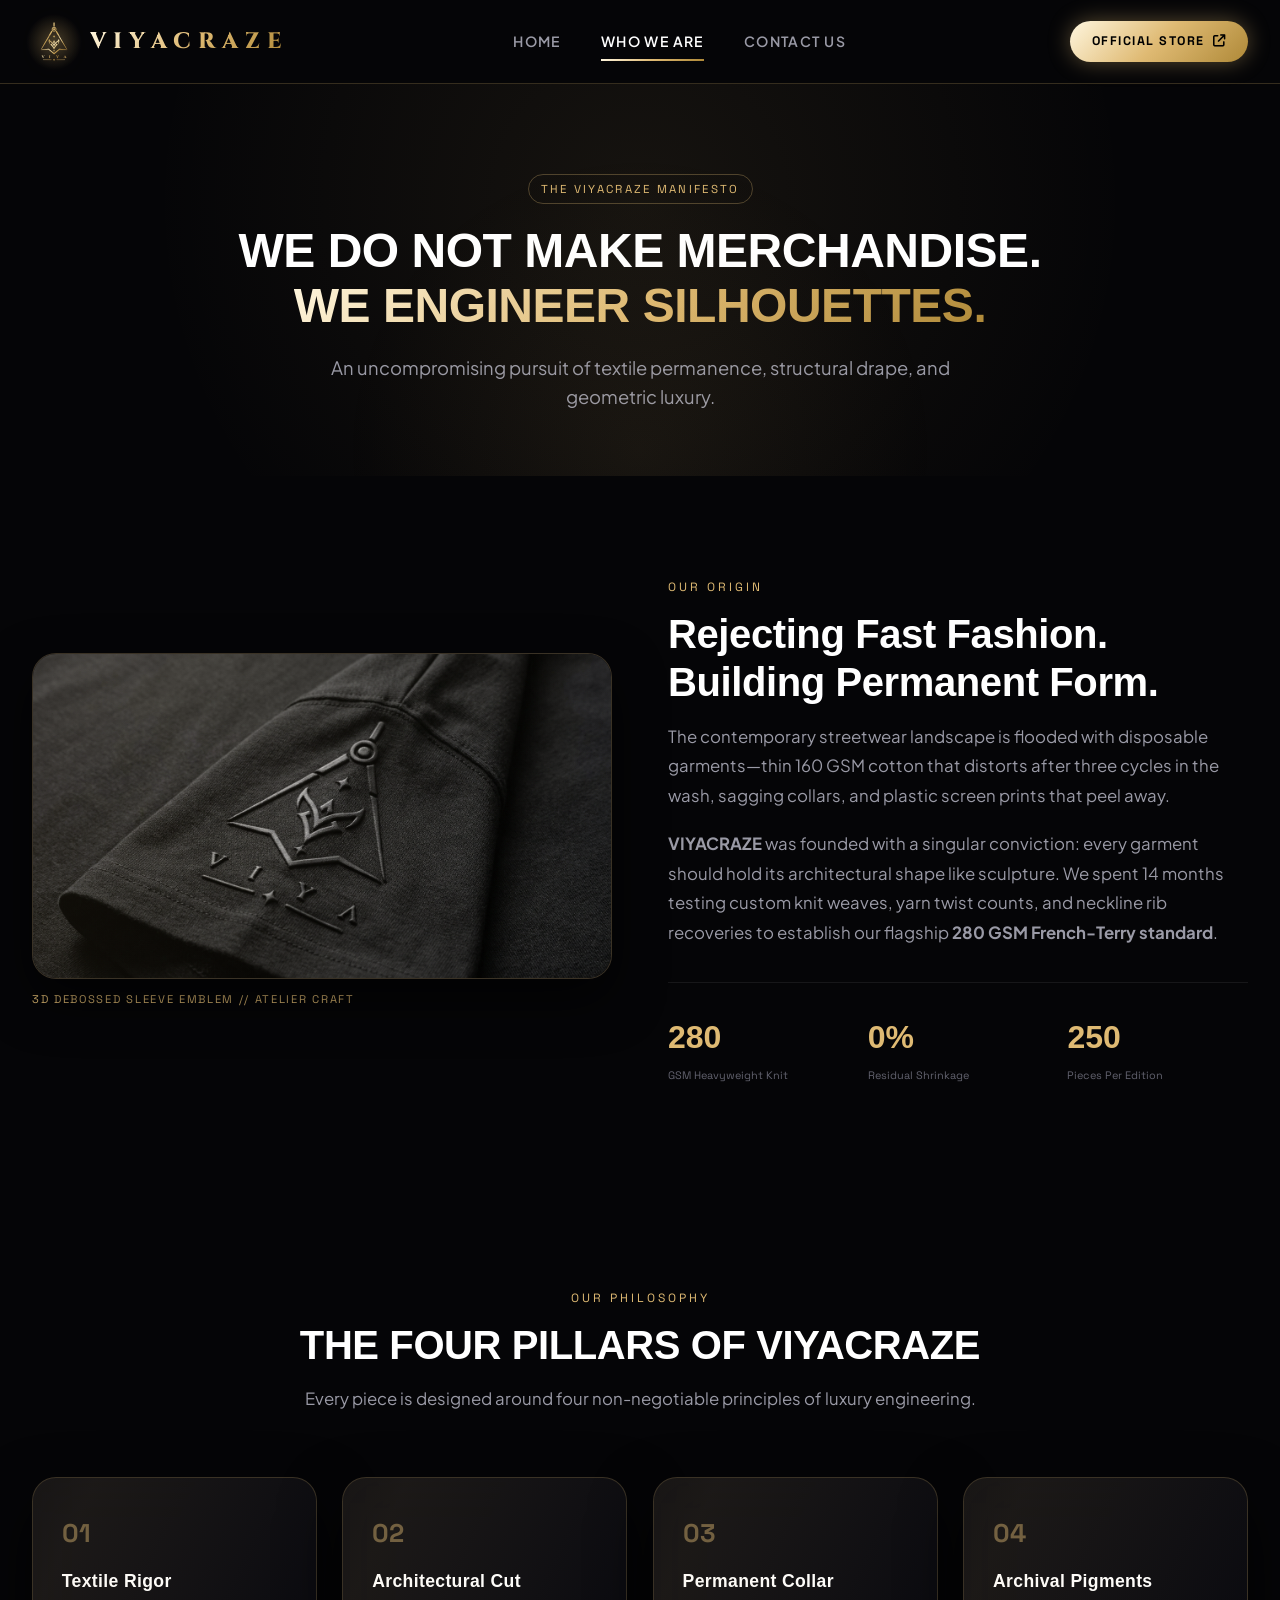
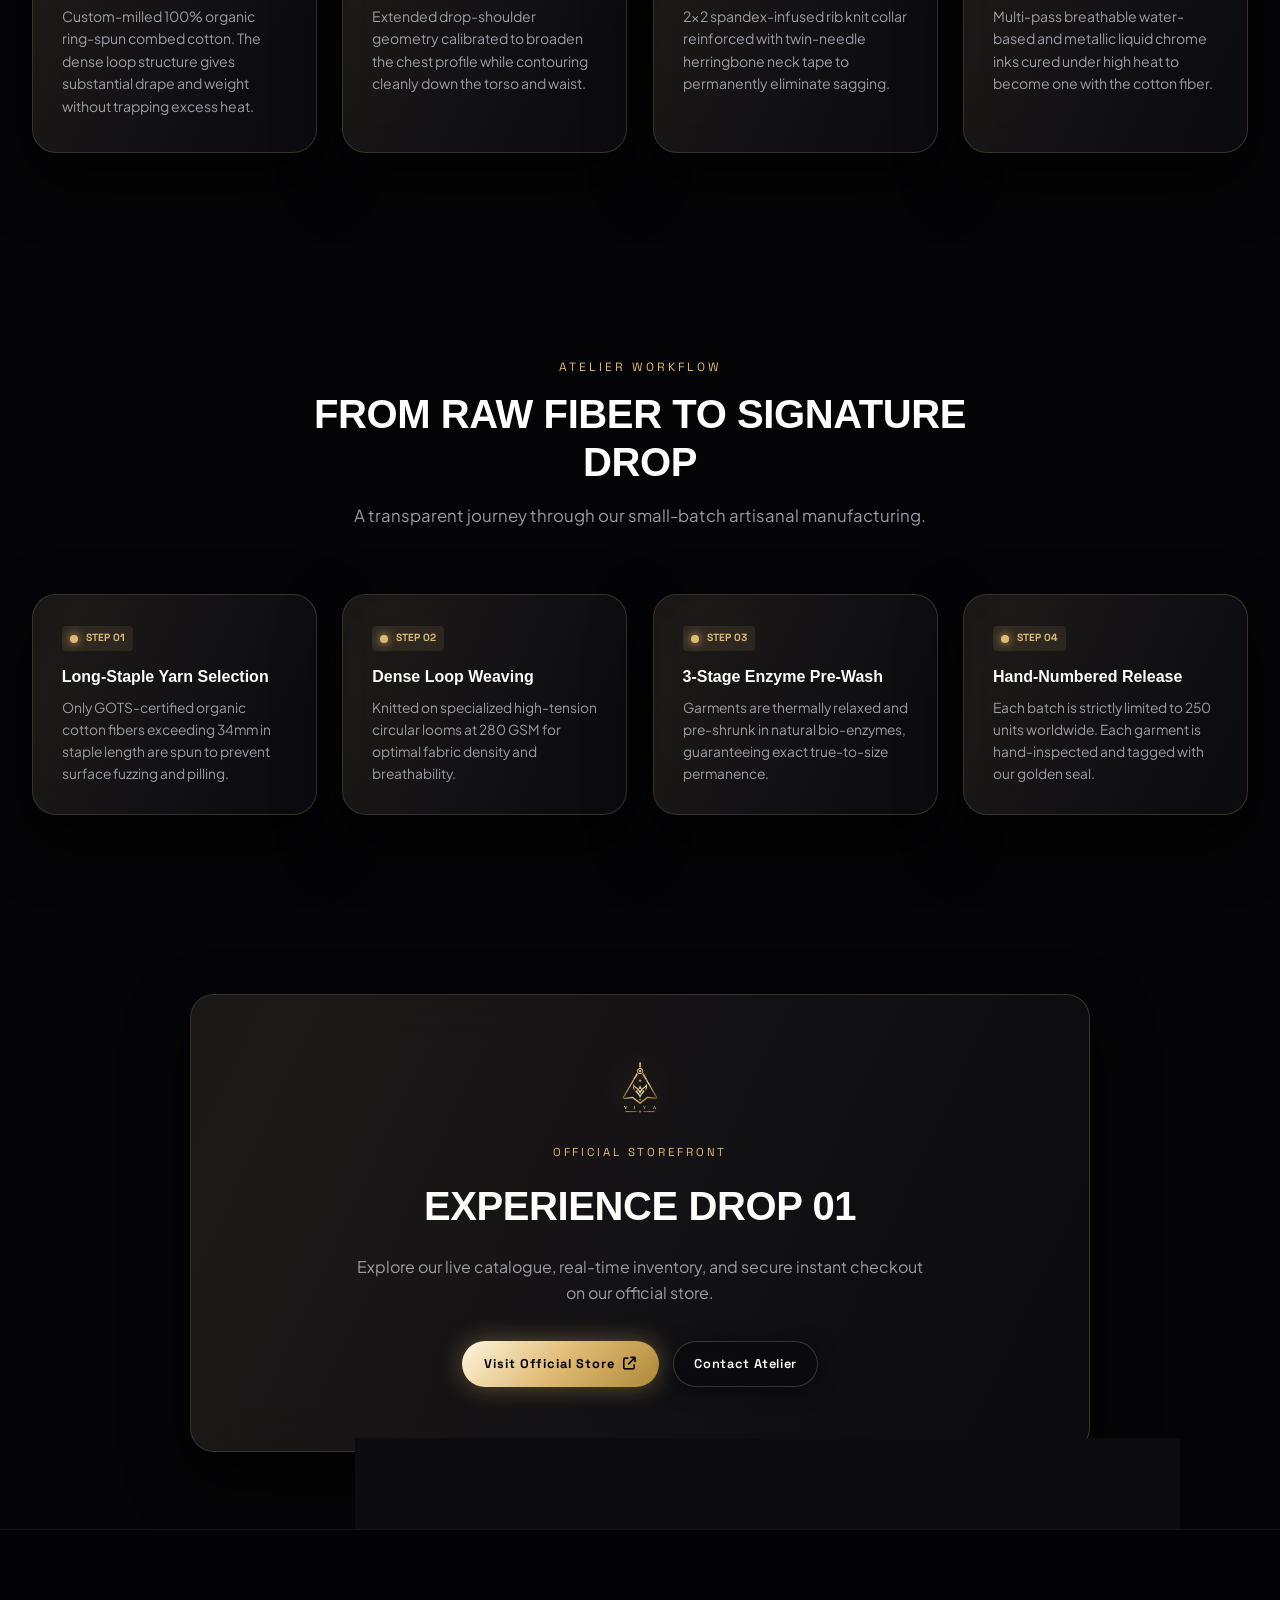
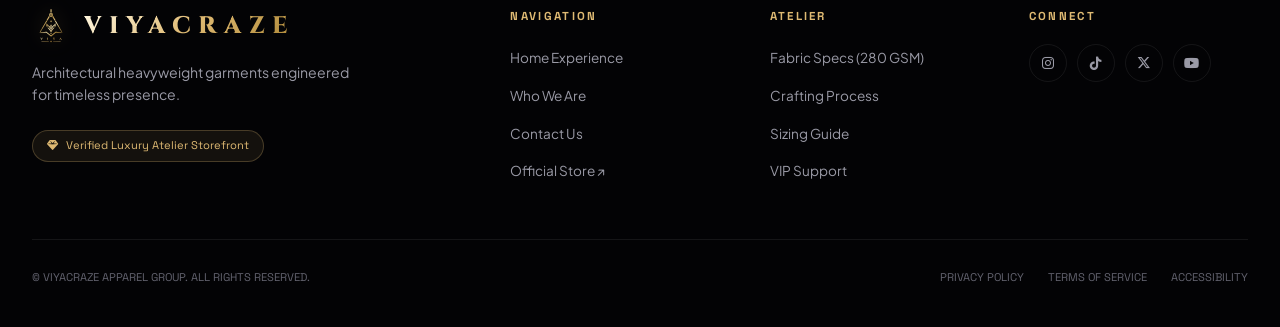
==== commit ab1f2a1c: "feat: complete Phase 1-3 implementation with Lookbook Lightbox, 3D tilt, PWA manifest, service worke" ====
--- a/about.html
+++ b/about.html
@@ -6,6 +6,28 @@
   <title>Who We Are | VIYACRAZE — Architectural Luxury Apparel</title>
   <meta name="description" content="Discover the philosophy, origins, and textile engineering behind VIYACRAZE. Heavyweight 280 GSM garments crafted with geometric precision.">
   
+  <!-- PWA & Mobile Web App Meta -->
+  <link rel="icon" type="image/svg+xml" href="VIYA_logo_gold.svg">
+  <link rel="manifest" href="manifest.json">
+  <meta name="theme-color" content="#040407">
+  <meta name="mobile-web-app-capable" content="yes">
+  <meta name="apple-mobile-web-app-status-bar-style" content="black-translucent">
+  <meta name="apple-mobile-web-app-title" content="VIYACRAZE">
+  <link rel="apple-touch-icon" href="VIYA_logo_gold.svg">
+
+  <!-- OpenGraph Social Sharing -->
+  <meta property="og:type" content="website">
+  <meta property="og:title" content="Who We Are | VIYACRAZE Atelier">
+  <meta property="og:description" content="We do not make merchandise. We engineer silhouettes. Explore the craft of VIYACRAZE.">
+  <meta property="og:image" content="viyahero.jpeg">
+  <meta property="og:url" content="https://viyacraze.com/about.html">
+
+  <!-- Twitter Card -->
+  <meta name="twitter:card" content="summary_large_image">
+  <meta name="twitter:title" content="Who We Are | VIYACRAZE Atelier">
+  <meta name="twitter:description" content="We do not make merchandise. We engineer silhouettes. Explore the craft of VIYACRAZE.">
+  <meta name="twitter:image" content="viyahero.jpeg">
+
   <!-- Premium Luxury Fonts -->
   <link rel="preconnect" href="https://fonts.googleapis.com">
   <link rel="preconnect" href="https://fonts.gstatic.com" crossorigin>
@@ -198,25 +220,25 @@
         <div class="timeline-container">
           
           <div class="timeline-step glass-liquid-card">
-            <div class="step-badge">STEP 01</div>
+            <div class="step-badge"><span class="timeline-led-node"></span> STEP 01</div>
             <h3 class="step-title">Long-Staple Yarn Selection</h3>
             <p class="step-desc">Only GOTS-certified organic cotton fibers exceeding 34mm in staple length are spun to prevent surface fuzzing and pilling.</p>
           </div>
 
           <div class="timeline-step glass-liquid-card">
-            <div class="step-badge">STEP 02</div>
+            <div class="step-badge"><span class="timeline-led-node"></span> STEP 02</div>
             <h3 class="step-title">Dense Loop Weaving</h3>
             <p class="step-desc">Knitted on specialized high-tension circular looms at 280 GSM for optimal fabric density and breathability.</p>
           </div>
 
           <div class="timeline-step glass-liquid-card">
-            <div class="step-badge">STEP 03</div>
+            <div class="step-badge"><span class="timeline-led-node"></span> STEP 03</div>
             <h3 class="step-title">3-Stage Enzyme Pre-Wash</h3>
             <p class="step-desc">Garments are thermally relaxed and pre-shrunk in natural bio-enzymes, guaranteeing exact true-to-size permanence.</p>
           </div>
 
           <div class="timeline-step glass-liquid-card">
-            <div class="step-badge">STEP 04</div>
+            <div class="step-badge"><span class="timeline-led-node"></span> STEP 04</div>
             <h3 class="step-title">Hand-Numbered Release</h3>
             <p class="step-desc">Each batch is strictly limited to 250 units worldwide. Each garment is hand-inspected and tagged with our golden seal.</p>
           </div>
--- a/style.css
+++ b/style.css
@@ -70,7 +70,6 @@
   font-family: var(--font-body);
   -webkit-font-smoothing: antialiased;
   -moz-osx-font-smoothing: grayscale;
-  overflow-x: hidden;
   text-size-adjust: 100%;
   -webkit-text-size-adjust: 100%;
 }
@@ -81,7 +80,6 @@
   background-color: var(--bg-obsidian);
   line-height: 1.6;
   position: relative;
-  overflow-x: hidden;
 }
 
 body.is-loading {
@@ -1308,6 +1306,42 @@
 .mosaic-item {
   border-radius: var(--radius-md);
   overflow: hidden;
+  position: relative;
+  cursor: pointer;
+  transform-style: preserve-3d;
+  transition: transform 0.4s var(--ease-couture), box-shadow 0.4s;
+}
+
+.mosaic-item:hover {
+  transform: translateY(-4px);
+  box-shadow: 0 14px 40px rgba(0, 0, 0, 0.7), 0 0 20px rgba(223, 186, 115, 0.15);
+}
+
+.mosaic-item .mosaic-expand-hint {
+  position: absolute;
+  top: 14px;
+  right: 14px;
+  width: 34px;
+  height: 34px;
+  border-radius: 50%;
+  background: rgba(4, 4, 7, 0.75);
+  backdrop-filter: blur(10px);
+  -webkit-backdrop-filter: blur(10px);
+  border: 1px solid rgba(223, 186, 115, 0.35);
+  color: var(--gold-primary);
+  display: flex;
+  align-items: center;
+  justify-content: center;
+  font-size: 0.8rem;
+  opacity: 0;
+  transform: scale(0.8);
+  transition: all 0.3s var(--ease-couture);
+  z-index: 3;
+}
+
+.mosaic-item:hover .mosaic-expand-hint {
+  opacity: 1;
+  transform: scale(1);
 }
 
 .mosaic-item.large {
@@ -1331,11 +1365,131 @@
   left: 0;
   right: 0;
   padding: 1.2rem;
-  background: linear-gradient(180deg, transparent 0%, rgba(4, 4, 6, 0.9) 100%);
+  background: linear-gradient(180deg, transparent 0%, rgba(4, 4, 6, 0.95) 100%);
   font-family: var(--font-mono);
   font-size: 0.72rem;
   letter-spacing: 0.1em;
   color: var(--text-pure);
+  z-index: 2;
+}
+
+/* Editorial Lookbook Fullscreen Lightbox Modal */
+.lookbook-lightbox {
+  position: fixed;
+  inset: 0;
+  z-index: 10000;
+  background: rgba(3, 3, 5, 0.96);
+  backdrop-filter: blur(28px);
+  -webkit-backdrop-filter: blur(28px);
+  display: flex;
+  align-items: center;
+  justify-content: center;
+  padding: 1.5rem;
+  opacity: 0;
+  visibility: hidden;
+  transition: opacity 0.35s var(--ease-couture), visibility 0.35s;
+}
+
+.lookbook-lightbox.active {
+  opacity: 1;
+  visibility: visible;
+}
+
+.lightbox-content {
+  position: relative;
+  max-width: 950px;
+  width: 100%;
+  max-height: 90vh;
+  display: flex;
+  flex-direction: column;
+  align-items: center;
+  transform: scale(0.93);
+  transition: transform 0.35s var(--ease-couture);
+}
+
+.lookbook-lightbox.active .lightbox-content {
+  transform: scale(1);
+}
+
+.lightbox-img-wrap {
+  position: relative;
+  max-height: 72vh;
+  border-radius: var(--radius-md);
+  overflow: hidden;
+  border: 1px solid var(--border-gold-subtle);
+  box-shadow: 0 20px 60px rgba(0, 0, 0, 0.95), 0 0 40px rgba(223, 186, 115, 0.2);
+}
+
+.lightbox-img-wrap img {
+  max-height: 72vh;
+  width: auto;
+  max-width: 100%;
+  display: block;
+  object-fit: contain;
+}
+
+.lightbox-caption-bar {
+  margin-top: 1.2rem;
+  display: flex;
+  align-items: center;
+  justify-content: space-between;
+  width: 100%;
+  max-width: 750px;
+  gap: 1.2rem;
+  flex-wrap: wrap;
+}
+
+.lightbox-caption-text {
+  font-family: var(--font-mono);
+  font-size: 0.82rem;
+  color: var(--text-pure);
+  letter-spacing: 0.1em;
+}
+
+.lightbox-store-cta {
+  background: var(--gold-gradient);
+  color: #000000;
+  padding: 10px 20px;
+  border-radius: var(--radius-pill);
+  font-family: var(--font-mono);
+  font-size: 0.78rem;
+  font-weight: 800;
+  text-decoration: none;
+  letter-spacing: 0.08em;
+  display: inline-flex;
+  align-items: center;
+  gap: 8px;
+  box-shadow: 0 0 20px var(--gold-glow);
+  transition: transform 0.2s, box-shadow 0.2s;
+}
+
+.lightbox-store-cta:hover {
+  transform: scale(1.04);
+  box-shadow: 0 0 30px var(--gold-primary);
+}
+
+.lightbox-close-btn {
+  position: absolute;
+  top: -48px;
+  right: 0;
+  background: rgba(255, 255, 255, 0.08);
+  border: 1px solid var(--border-subtle);
+  width: 40px;
+  height: 40px;
+  border-radius: 50%;
+  color: var(--text-pure);
+  font-size: 1.2rem;
+  display: flex;
+  align-items: center;
+  justify-content: center;
+  cursor: pointer;
+  transition: all 0.2s;
+}
+
+.lightbox-close-btn:hover {
+  background: rgba(223, 186, 115, 0.2);
+  color: var(--gold-primary);
+  border-color: var(--gold-primary);
 }
 
 /* ==========================================================================
@@ -1605,6 +1759,24 @@
 
 .timeline-step {
   padding: 1.8rem;
+  position: relative;
+  transition: transform 0.3s var(--ease-couture), border-color 0.3s;
+}
+
+.timeline-step:hover {
+  transform: translateY(-4px);
+  border-color: var(--border-gold-active);
+}
+
+.timeline-led-node {
+  width: 8px;
+  height: 8px;
+  background: var(--gold-primary);
+  border-radius: 50%;
+  box-shadow: 0 0 10px var(--gold-primary);
+  display: inline-block;
+  margin-right: 8px;
+  animation: pulseDot 2.2s infinite ease-in-out;
 }
 
 .step-badge {
@@ -1615,7 +1787,8 @@
   background: rgba(223, 186, 115, 0.1);
   padding: 4px 8px;
   border-radius: var(--radius-xs);
-  display: inline-block;
+  display: inline-flex;
+  align-items: center;
   margin-bottom: 0.8rem;
 }
 
@@ -1776,6 +1949,7 @@
 .form-group select:focus,
 .form-group textarea:focus {
   border-color: var(--gold-primary);
+  box-shadow: 0 0 16px rgba(223, 186, 115, 0.3), inset 0 0 8px rgba(223, 186, 115, 0.08);
 }
 
 .btn-block {
@@ -2104,7 +2278,33 @@
   }
 
   .frame-scrub-indicator {
-    display: none;
+    display: flex;
+    right: 0.8rem;
+    top: 50%;
+    transform: translateY(-50%);
+    background: transparent !important;
+    backdrop-filter: none !important;
+    -webkit-backdrop-filter: none !important;
+    border: none !important;
+    padding: 0;
+    box-shadow: none !important;
+  }
+
+  .indicator-track {
+    width: 2px;
+    height: 100px;
+    background: rgba(255, 255, 255, 0.12);
+  }
+
+  .indicator-thumb {
+    width: 4px;
+    left: -1px;
+    height: 18px;
+  }
+
+  .indicator-meta {
+    font-size: 0.62rem;
+    text-shadow: 0 2px 10px rgba(0, 0, 0, 0.9);
   }
 
   .products-grid,
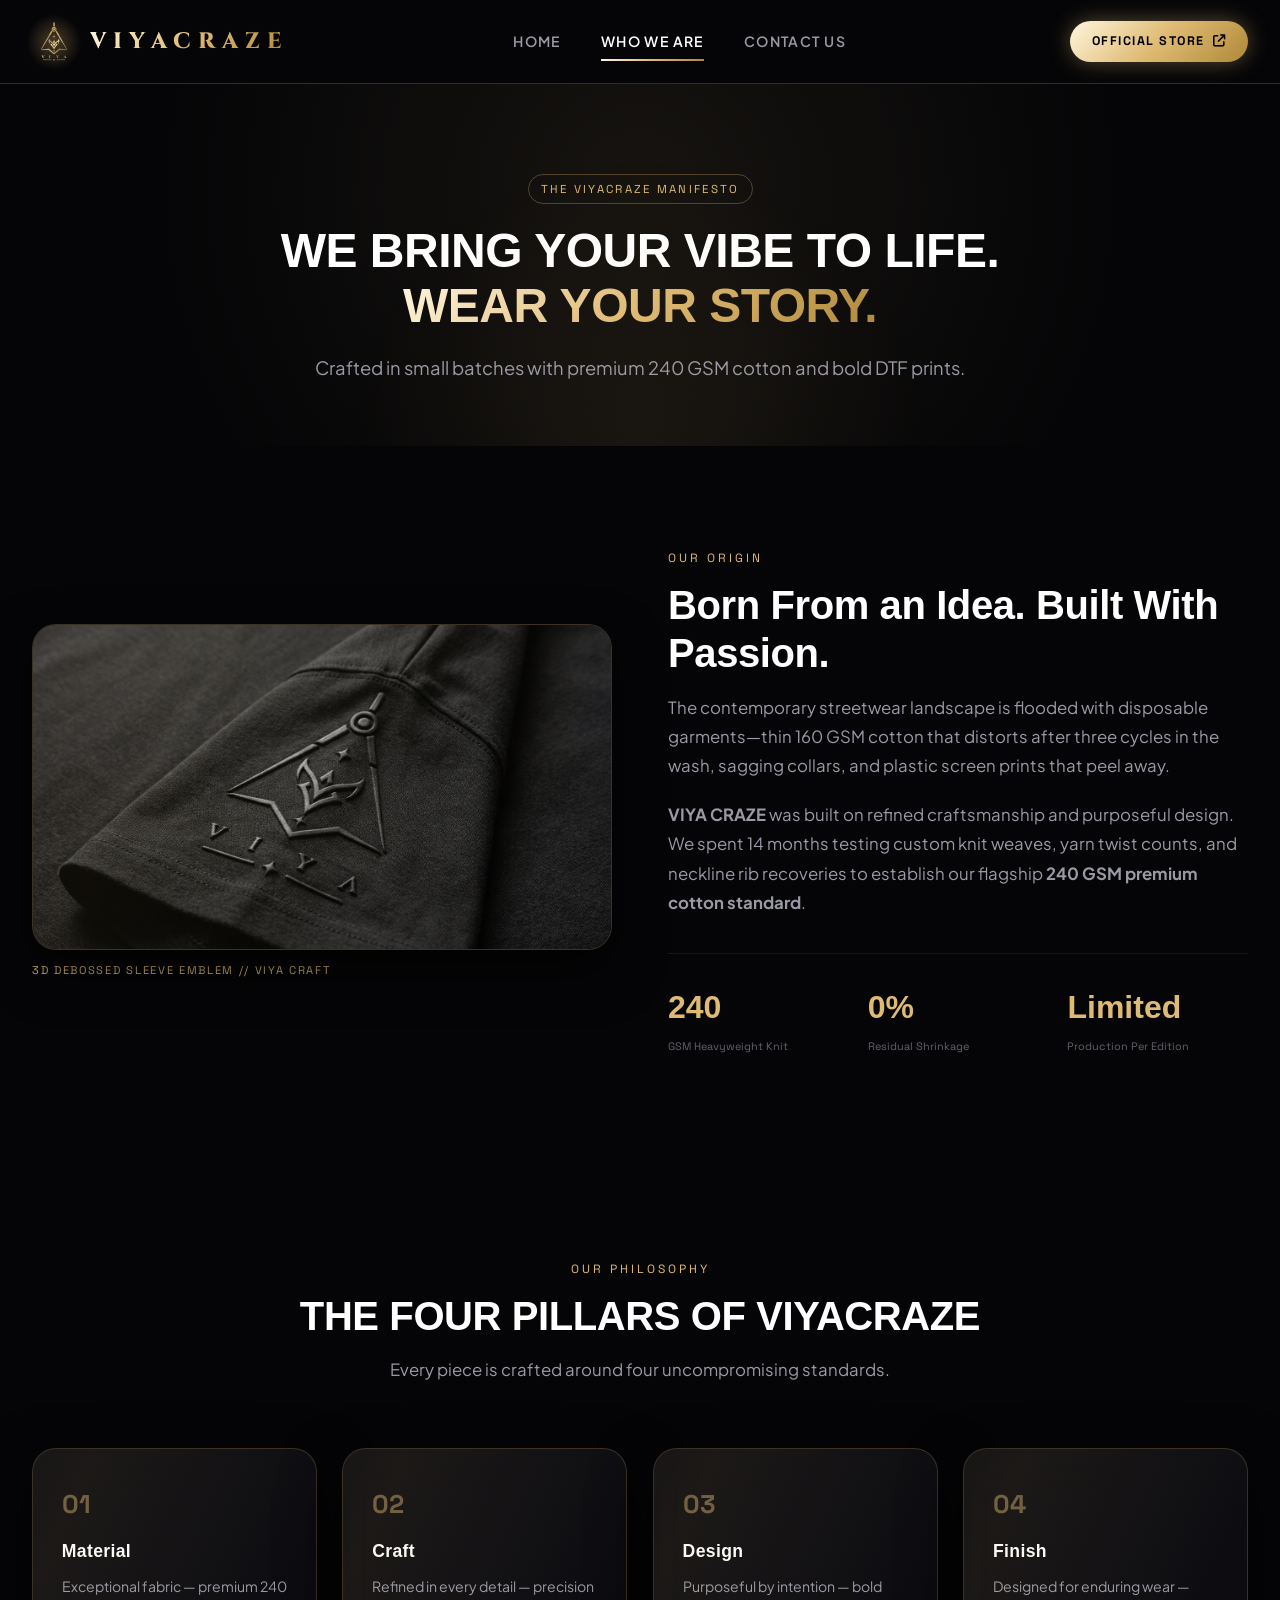
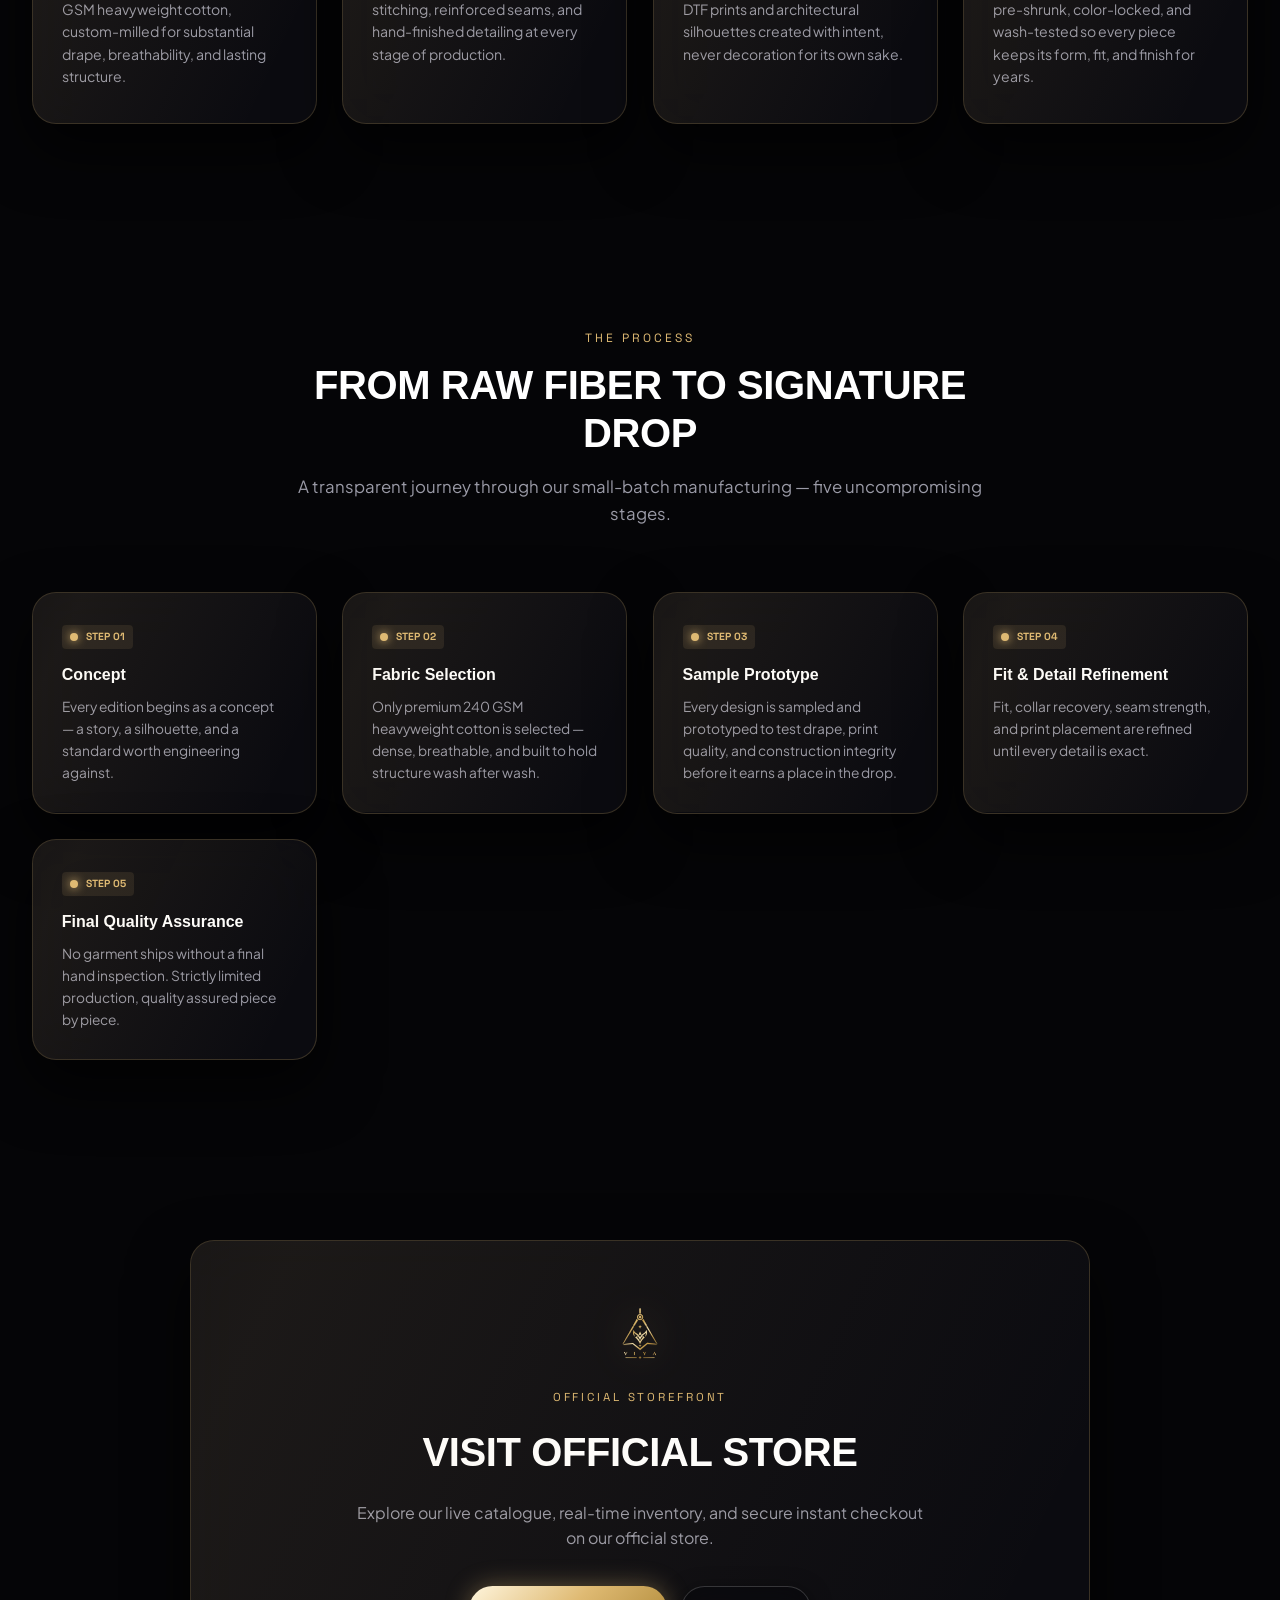
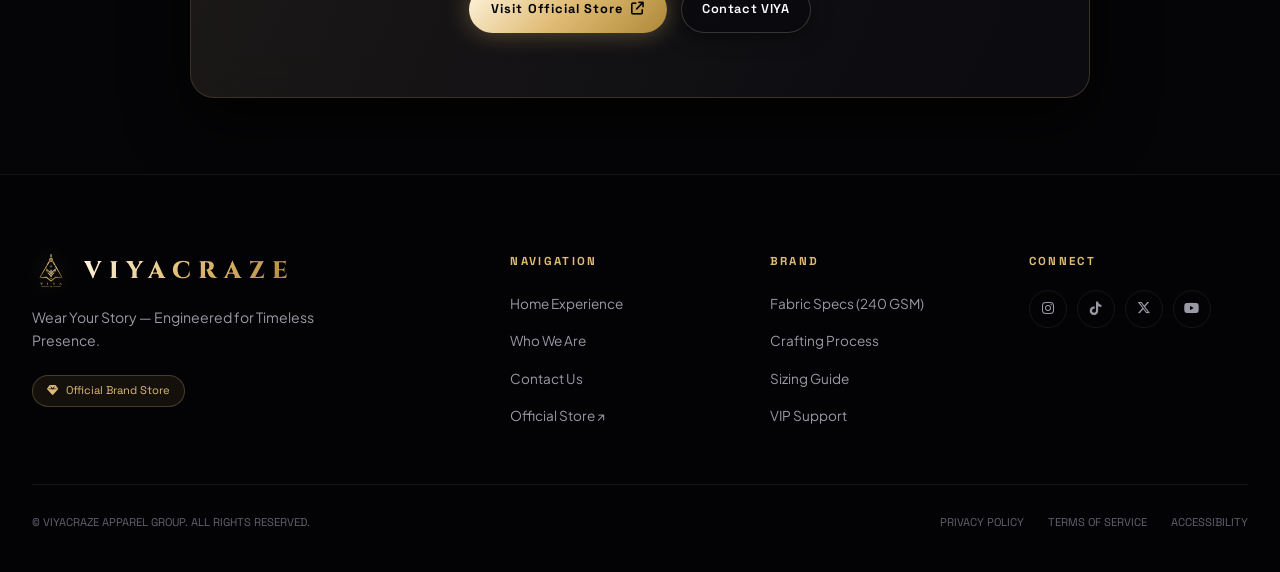
==== commit 1eb79194: "feat: implement brand copy refresh v2 with gold hero image and 240 GSM spec update - Replace hero op" ====
--- a/about.html
+++ b/about.html
@@ -4,7 +4,7 @@
   <meta charset="UTF-8">
   <meta name="viewport" content="width=device-width, initial-scale=1.0, maximum-scale=5.0">
   <title>Who We Are | VIYACRAZE — Architectural Luxury Apparel</title>
-  <meta name="description" content="Discover the philosophy, origins, and textile engineering behind VIYACRAZE. Heavyweight 280 GSM garments crafted with geometric precision.">
+  <meta name="description" content="Discover the philosophy, origins, and textile engineering behind VIYACRAZE. Heavyweight 240 GSM garments crafted with geometric precision.">
   
   <!-- PWA & Mobile Web App Meta -->
   <link rel="icon" type="image/svg+xml" href="VIYA_logo_gold.svg">
@@ -17,15 +17,15 @@
 
   <!-- OpenGraph Social Sharing -->
   <meta property="og:type" content="website">
-  <meta property="og:title" content="Who We Are | VIYACRAZE Atelier">
-  <meta property="og:description" content="We do not make merchandise. We engineer silhouettes. Explore the craft of VIYACRAZE.">
+  <meta property="og:title" content="Who We Are | VIYACRAZE">
+  <meta property="og:description" content="We bring your vibe to life. Crafted in small batches with premium 240 GSM cotton and bold DTF prints.">
   <meta property="og:image" content="viyahero.jpeg">
   <meta property="og:url" content="https://viyacraze.com/about.html">
 
   <!-- Twitter Card -->
   <meta name="twitter:card" content="summary_large_image">
-  <meta name="twitter:title" content="Who We Are | VIYACRAZE Atelier">
-  <meta name="twitter:description" content="We do not make merchandise. We engineer silhouettes. Explore the craft of VIYACRAZE.">
+  <meta name="twitter:title" content="Who We Are | VIYACRAZE">
+  <meta name="twitter:description" content="We bring your vibe to life. Crafted in small batches with premium 240 GSM cotton and bold DTF prints.">
   <meta name="twitter:image" content="viyahero.jpeg">
 
   <!-- Premium Luxury Fonts -->
@@ -104,7 +104,7 @@
         </a>
         <a href="contact.html" class="mobile-nav-link">
           <span class="nav-num">03</span>
-          <span class="nav-title">Contact Atelier</span>
+          <span class="nav-title">Contact VIYA</span>
           <i class="fa-solid fa-arrow-right"></i>
         </a>
       </nav>
@@ -114,7 +114,7 @@
           <span>ENTER OFFICIAL STORE ↗</span>
         </a>
         <div class="mobile-drawer-meta">
-          <span>280 GSM ARCHITECTURAL HEAVYWEIGHT</span>
+          <span>240 GSM ARCHITECTURAL HEAVYWEIGHT</span>
         </div>
       </div>
     </div>
@@ -127,8 +127,8 @@
     <section class="about-hero">
       <div class="section-container">
         <div class="about-hero-badge">THE VIYACRAZE MANIFESTO</div>
-        <h1 class="about-hero-title">WE DO NOT MAKE MERCHANDISE.<br><span class="gold-gradient-text">WE ENGINEER SILHOUETTES.</span></h1>
-        <p class="about-hero-subtitle">An uncompromising pursuit of textile permanence, structural drape, and geometric luxury.</p>
+        <h1 class="about-hero-title">WE BRING YOUR VIBE TO LIFE.<br><span class="gold-gradient-text">WEAR YOUR STORY.</span></h1>
+        <p class="about-hero-subtitle">Crafted in small batches with premium 240 GSM cotton and bold DTF prints.</p>
       </div>
     </section>
 
@@ -139,18 +139,18 @@
           <div class="media-frame-gold glass-liquid-card">
             <img src="viyahero.jpeg" alt="VIYA 3D Debossed Sleeve Craftsmanship" loading="lazy">
           </div>
-          <div class="media-caption-tag">3D DEBOSSED SLEEVE EMBLEM // ATELIER CRAFT</div>
+          <div class="media-caption-tag">3D DEBOSSED SLEEVE EMBLEM // VIYA CRAFT</div>
         </div>
 
         <div class="origin-content">
           <div class="section-eyebrow">OUR ORIGIN</div>
-          <h2 class="section-title text-left">Rejecting Fast Fashion. Building Permanent Form.</h2>
+          <h2 class="section-title text-left">Born From an Idea. Built With Passion.</h2>
           <p class="body-text">The contemporary streetwear landscape is flooded with disposable garments—thin 160 GSM cotton that distorts after three cycles in the wash, sagging collars, and plastic screen prints that peel away.</p>
-          <p class="body-text"><strong>VIYACRAZE</strong> was founded with a singular conviction: every garment should hold its architectural shape like sculpture. We spent 14 months testing custom knit weaves, yarn twist counts, and neckline rib recoveries to establish our flagship <strong>280 GSM French-Terry standard</strong>.</p>
+          <p class="body-text"><strong>VIYA CRAZE</strong> was built on refined craftsmanship and purposeful design. We spent 14 months testing custom knit weaves, yarn twist counts, and neckline rib recoveries to establish our flagship <strong>240 GSM premium cotton standard</strong>.</p>
           
           <div class="origin-metrics">
             <div class="metric-item">
-              <span class="metric-val">280</span>
+              <span class="metric-val">240</span>
               <span class="metric-lbl">GSM Heavyweight Knit</span>
             </div>
             <div class="metric-item">
@@ -158,8 +158,8 @@
               <span class="metric-lbl">Residual Shrinkage</span>
             </div>
             <div class="metric-item">
-              <span class="metric-val">250</span>
-              <span class="metric-lbl">Pieces Per Edition</span>
+              <span class="metric-val">Limited</span>
+              <span class="metric-lbl">Production Per Edition</span>
             </div>
           </div>
         </div>
@@ -173,33 +173,33 @@
         <div class="section-header">
           <div class="section-eyebrow">OUR PHILOSOPHY</div>
           <h2 class="section-title">THE FOUR PILLARS OF VIYACRAZE</h2>
-          <p class="section-subtitle">Every piece is designed around four non-negotiable principles of luxury engineering.</p>
+          <p class="section-subtitle">Every piece is crafted around four uncompromising standards.</p>
         </div>
 
         <div class="pillars-grid">
-          
+
           <div class="pillar-card glass-liquid-card">
             <div class="pillar-num">01</div>
-            <h3 class="pillar-title">Textile Rigor</h3>
-            <p class="pillar-desc">Custom-milled 100% organic ring-spun combed cotton. The dense loop structure gives substantial drape and weight without trapping excess heat.</p>
+            <h3 class="pillar-title">Material</h3>
+            <p class="pillar-desc">Exceptional fabric — premium 240 GSM heavyweight cotton, custom-milled for substantial drape, breathability, and lasting structure.</p>
           </div>
 
           <div class="pillar-card glass-liquid-card">
             <div class="pillar-num">02</div>
-            <h3 class="pillar-title">Architectural Cut</h3>
-            <p class="pillar-desc">Extended drop-shoulder geometry calibrated to broaden the chest profile while contouring cleanly down the torso and waist.</p>
+            <h3 class="pillar-title">Craft</h3>
+            <p class="pillar-desc">Refined in every detail — precision stitching, reinforced seams, and hand-finished detailing at every stage of production.</p>
           </div>
 
           <div class="pillar-card glass-liquid-card">
             <div class="pillar-num">03</div>
-            <h3 class="pillar-title">Permanent Collar</h3>
-            <p class="pillar-desc">2x2 spandex-infused rib knit collar reinforced with twin-needle herringbone neck tape to permanently eliminate sagging.</p>
+            <h3 class="pillar-title">Design</h3>
+            <p class="pillar-desc">Purposeful by intention — bold DTF prints and architectural silhouettes created with intent, never decoration for its own sake.</p>
           </div>
 
           <div class="pillar-card glass-liquid-card">
             <div class="pillar-num">04</div>
-            <h3 class="pillar-title">Archival Pigments</h3>
-            <p class="pillar-desc">Multi-pass breathable water-based and metallic liquid chrome inks cured under high heat to become one with the cotton fiber.</p>
+            <h3 class="pillar-title">Finish</h3>
+            <p class="pillar-desc">Designed for enduring wear — pre-shrunk, color-locked, and wash-tested so every piece keeps its form, fit, and finish for years.</p>
           </div>
 
         </div>
@@ -212,35 +212,41 @@
       <div class="section-container">
         
         <div class="section-header">
-          <div class="section-eyebrow">ATELIER WORKFLOW</div>
+          <div class="section-eyebrow">THE PROCESS</div>
           <h2 class="section-title">FROM RAW FIBER TO SIGNATURE DROP</h2>
-          <p class="section-subtitle">A transparent journey through our small-batch artisanal manufacturing.</p>
+          <p class="section-subtitle">A transparent journey through our small-batch manufacturing — five uncompromising stages.</p>
         </div>
 
         <div class="timeline-container">
-          
+
           <div class="timeline-step glass-liquid-card">
             <div class="step-badge"><span class="timeline-led-node"></span> STEP 01</div>
-            <h3 class="step-title">Long-Staple Yarn Selection</h3>
-            <p class="step-desc">Only GOTS-certified organic cotton fibers exceeding 34mm in staple length are spun to prevent surface fuzzing and pilling.</p>
+            <h3 class="step-title">Concept</h3>
+            <p class="step-desc">Every edition begins as a concept — a story, a silhouette, and a standard worth engineering against.</p>
           </div>
 
           <div class="timeline-step glass-liquid-card">
             <div class="step-badge"><span class="timeline-led-node"></span> STEP 02</div>
-            <h3 class="step-title">Dense Loop Weaving</h3>
-            <p class="step-desc">Knitted on specialized high-tension circular looms at 280 GSM for optimal fabric density and breathability.</p>
+            <h3 class="step-title">Fabric Selection</h3>
+            <p class="step-desc">Only premium 240 GSM heavyweight cotton is selected — dense, breathable, and built to hold structure wash after wash.</p>
           </div>
 
           <div class="timeline-step glass-liquid-card">
             <div class="step-badge"><span class="timeline-led-node"></span> STEP 03</div>
-            <h3 class="step-title">3-Stage Enzyme Pre-Wash</h3>
-            <p class="step-desc">Garments are thermally relaxed and pre-shrunk in natural bio-enzymes, guaranteeing exact true-to-size permanence.</p>
+            <h3 class="step-title">Sample Prototype</h3>
+            <p class="step-desc">Every design is sampled and prototyped to test drape, print quality, and construction integrity before it earns a place in the drop.</p>
           </div>
 
           <div class="timeline-step glass-liquid-card">
             <div class="step-badge"><span class="timeline-led-node"></span> STEP 04</div>
-            <h3 class="step-title">Hand-Numbered Release</h3>
-            <p class="step-desc">Each batch is strictly limited to 250 units worldwide. Each garment is hand-inspected and tagged with our golden seal.</p>
+            <h3 class="step-title">Fit & Detail Refinement</h3>
+            <p class="step-desc">Fit, collar recovery, seam strength, and print placement are refined until every detail is exact.</p>
+          </div>
+
+          <div class="timeline-step glass-liquid-card">
+            <div class="step-badge"><span class="timeline-led-node"></span> STEP 05</div>
+            <h3 class="step-title">Final Quality Assurance</h3>
+            <p class="step-desc">No garment ships without a final hand inspection. Strictly limited production, quality assured piece by piece.</p>
           </div>
 
         </div>
@@ -254,7 +260,7 @@
         <div class="cta-inner glass-liquid-card">
           <img src="VIYA_logo_gold.svg" alt="Gold Logo" class="cta-gold-logo">
           <span class="cta-eyebrow">OFFICIAL STOREFRONT</span>
-          <h2 class="cta-heading">EXPERIENCE DROP 01</h2>
+          <h2 class="cta-heading">VISIT OFFICIAL STORE</h2>
           <p class="cta-sub">Explore our live catalogue, real-time inventory, and secure instant checkout on our official store.</p>
           
           <div class="cta-btn-wrap">
@@ -262,7 +268,7 @@
               <span>Visit Official Store</span>
               <i class="fa-solid fa-arrow-up-right-from-square"></i>
             </a>
-            <a href="contact.html" class="btn-secondary-glass">Contact Atelier</a>
+            <a href="contact.html" class="btn-secondary-glass">Contact VIYA</a>
           </div>
         </div>
       </div>
@@ -290,9 +296,9 @@
             <img src="VIYA_logo_gold.svg" alt="VIYACRAZE Emblem" class="footer-logo-img">
             <span class="footer-logo-text wordmark">VIYACRAZE</span>
           </div>
-          <p class="footer-tagline">Architectural heavyweight garments engineered for timeless presence.</p>
+          <p class="footer-tagline">Wear Your Story — Engineered for Timeless Presence.</p>
           <div class="atelier-badge">
-            <i class="fa-solid fa-gem"></i> Verified Luxury Atelier Storefront
+            <i class="fa-solid fa-gem"></i> Official Brand Store
           </div>
         </div>
 
@@ -307,9 +313,9 @@
         </div>
 
         <div class="footer-links-col">
-          <h4>ATELIER</h4>
+          <h4>BRAND</h4>
           <ul>
-            <li><a href="about.html#philosophy">Fabric Specs (280 GSM)</a></li>
+            <li><a href="about.html#philosophy">Fabric Specs (240 GSM)</a></li>
             <li><a href="about.html#process">Crafting Process</a></li>
             <li><a href="contact.html#faq">Sizing Guide</a></li>
             <li><a href="contact.html#support">VIP Support</a></li>
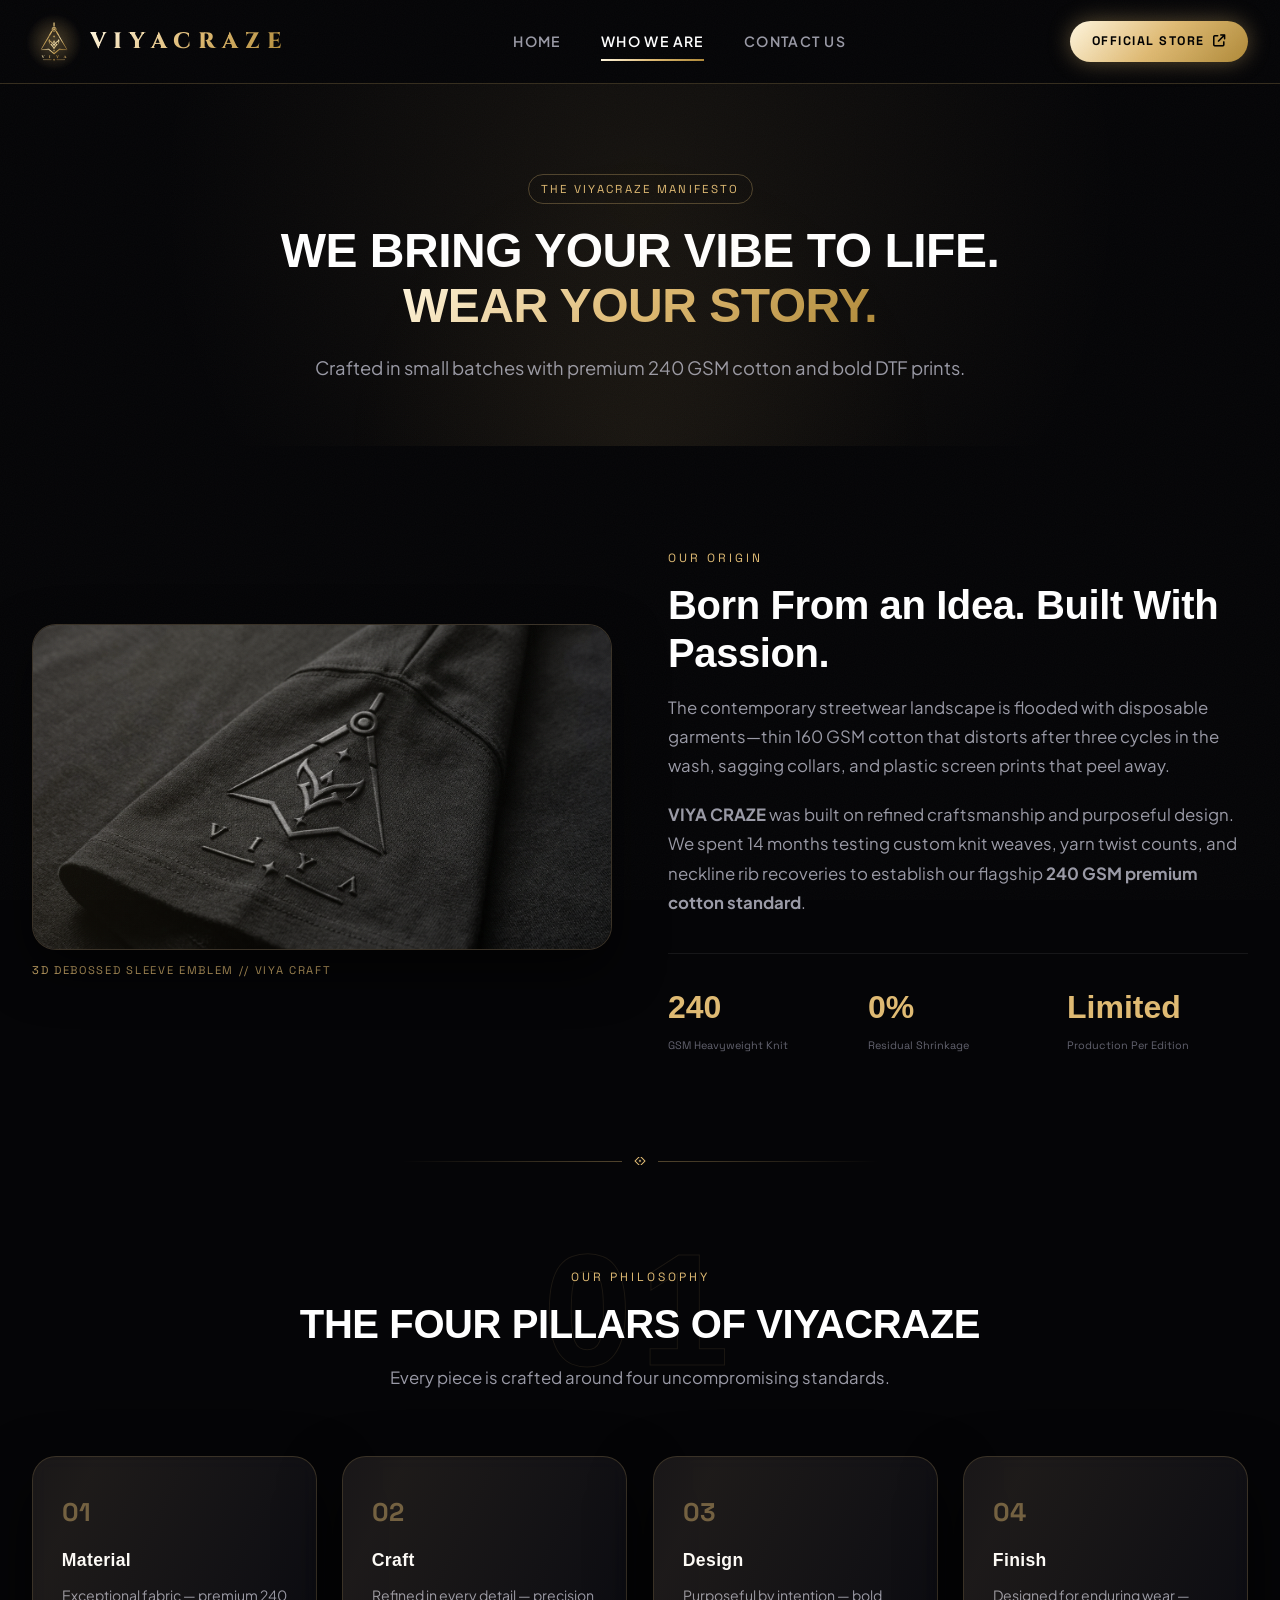
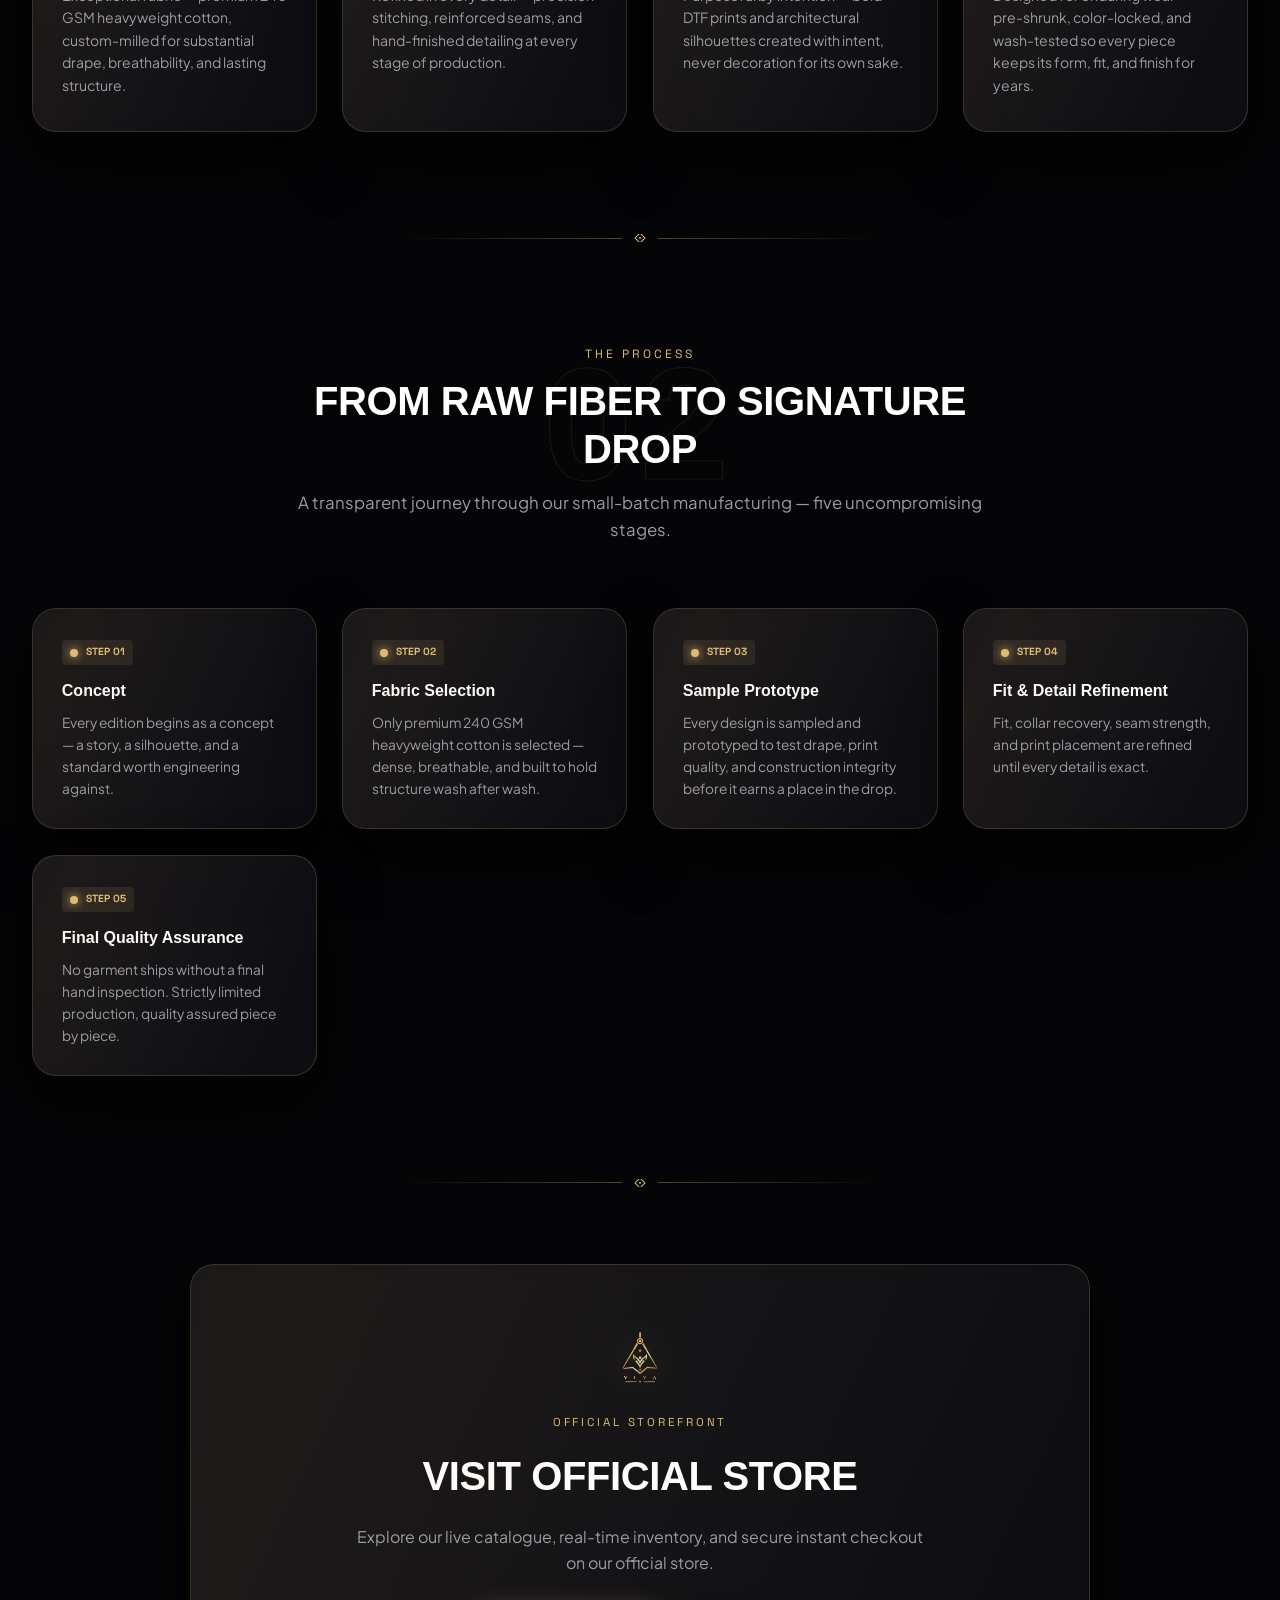
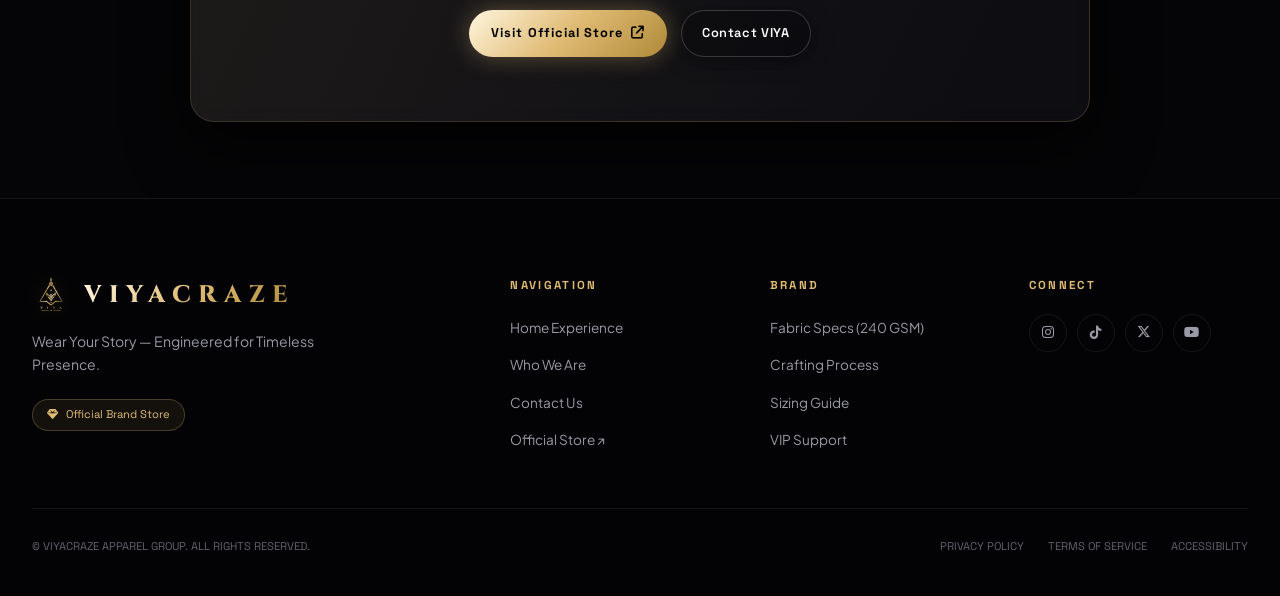
==== commit 97d7295a: "perf+feat: smooth scroll scrubbing engine and cinematic UI detail pass Scroll smoothness fixes: - Ca" ====
--- a/about.html
+++ b/about.html
@@ -166,11 +166,13 @@
       </div>
     </section>
 
+    <div class="ornament-divider" aria-hidden="true"><span class="od-line"></span><span class="od-diamond"></span><span class="od-line"></span></div>
+
     <!-- Section: The 4 Pillars -->
     <section class="section pillars-section" id="philosophy">
       <div class="section-container">
-        
-        <div class="section-header">
+
+        <div class="section-header" data-num="01">
           <div class="section-eyebrow">OUR PHILOSOPHY</div>
           <h2 class="section-title">THE FOUR PILLARS OF VIYACRAZE</h2>
           <p class="section-subtitle">Every piece is crafted around four uncompromising standards.</p>
@@ -207,11 +209,13 @@
       </div>
     </section>
 
+    <div class="ornament-divider" aria-hidden="true"><span class="od-line"></span><span class="od-diamond"></span><span class="od-line"></span></div>
+
     <!-- Section: The Crafting Process Timeline -->
     <section class="section process-section" id="process">
       <div class="section-container">
-        
-        <div class="section-header">
+
+        <div class="section-header" data-num="02">
           <div class="section-eyebrow">THE PROCESS</div>
           <h2 class="section-title">FROM RAW FIBER TO SIGNATURE DROP</h2>
           <p class="section-subtitle">A transparent journey through our small-batch manufacturing — five uncompromising stages.</p>
@@ -253,6 +257,8 @@
 
       </div>
     </section>
+
+    <div class="ornament-divider" aria-hidden="true"><span class="od-line"></span><span class="od-diamond"></span><span class="od-line"></span></div>
 
     <!-- Section: CTA to Store -->
     <section class="section cta-section">
--- a/style.css
+++ b/style.css
@@ -101,7 +101,7 @@
   z-index: 1;
   transform: translate(-50%, -50%);
   transition: opacity 0.4s ease;
-  will-change: left, top;
+  will-change: transform;
 }
 
 @media (pointer: coarse) {
@@ -149,9 +149,9 @@
    LIQUID GLASSMORPHISM CARDS & CONTAINERS
    ========================================================================== */
 .glass-liquid-card {
-  background: var(--bg-glass-card);
-  backdrop-filter: blur(28px);
-  -webkit-backdrop-filter: blur(28px);
+  background: rgba(16, 16, 22, 0.78);
+  backdrop-filter: blur(10px);
+  -webkit-backdrop-filter: blur(10px);
   border: 1px solid var(--border-gold-subtle);
   border-radius: var(--radius-lg);
   position: relative;
@@ -322,8 +322,8 @@
   height: var(--nav-height);
   z-index: 1000;
   background: var(--bg-glass-navbar);
-  backdrop-filter: blur(32px);
-  -webkit-backdrop-filter: blur(32px);
+  backdrop-filter: blur(14px);
+  -webkit-backdrop-filter: blur(14px);
   border-bottom: 1px solid var(--border-gold-subtle);
   transition: transform 0.4s var(--ease-smooth), background 0.3s;
 }
@@ -483,8 +483,6 @@
   inset: 0;
   z-index: 9999;
   background: rgba(4, 4, 7, 0.97);
-  backdrop-filter: blur(35px);
-  -webkit-backdrop-filter: blur(35px);
   opacity: 0;
   visibility: hidden;
   transform: translateY(-100%);
@@ -638,9 +636,7 @@
   display: flex;
   align-items: center;
   justify-content: space-between;
-  background: rgba(8, 8, 12, 0.9);
-  backdrop-filter: blur(20px);
-  -webkit-backdrop-filter: blur(20px);
+  background: rgba(8, 8, 12, 0.92);
   border: 1px solid var(--border-gold-active);
   padding: 10px 18px 10px 12px;
   border-radius: var(--radius-pill);
@@ -689,7 +685,7 @@
   position: sticky;
   top: 0;
   left: 0;
-  width: 100vw;
+  width: 100%;
   height: 100vh;
   height: 100dvh;
   overflow: hidden;
@@ -861,9 +857,7 @@
   font-weight: 700;
   letter-spacing: 0.22em;
   color: var(--gold-primary);
-  background: rgba(8, 8, 12, 0.7);
-  backdrop-filter: blur(16px);
-  -webkit-backdrop-filter: blur(16px);
+  background: rgba(8, 8, 12, 0.82);
   border: 1px solid rgba(223, 186, 115, 0.35);
   padding: 5px 14px;
   border-radius: var(--radius-pill);
@@ -915,9 +909,7 @@
   font-family: var(--font-mono);
   font-size: 0.7rem;
   color: #f0f0f5;
-  background: rgba(8, 8, 12, 0.7);
-  backdrop-filter: blur(14px);
-  -webkit-backdrop-filter: blur(14px);
+  background: rgba(8, 8, 12, 0.85);
   border: 1px solid rgba(255, 255, 255, 0.12);
   padding: 6px 14px;
   border-radius: var(--radius-pill);
@@ -960,9 +952,7 @@
 }
 
 .btn-secondary-glass {
-  background: rgba(8, 8, 12, 0.7);
-  backdrop-filter: blur(16px);
-  -webkit-backdrop-filter: blur(16px);
+  background: rgba(8, 8, 12, 0.85);
   border: 1px solid rgba(255, 255, 255, 0.18);
   color: var(--text-pure);
   text-decoration: none;
@@ -1081,8 +1071,7 @@
   font-size: 0.65rem;
   font-weight: 700;
   letter-spacing: 0.12em;
-  background: rgba(4, 4, 6, 0.88);
-  backdrop-filter: blur(10px);
+  background: rgba(4, 4, 6, 0.92);
   color: var(--gold-primary);
   padding: 5px 10px;
   border-radius: var(--radius-xs);
@@ -1324,9 +1313,7 @@
   width: 34px;
   height: 34px;
   border-radius: 50%;
-  background: rgba(4, 4, 7, 0.75);
-  backdrop-filter: blur(10px);
-  -webkit-backdrop-filter: blur(10px);
+  background: rgba(4, 4, 7, 0.85);
   border: 1px solid rgba(223, 186, 115, 0.35);
   color: var(--gold-primary);
   display: flex;
@@ -1378,9 +1365,7 @@
   position: fixed;
   inset: 0;
   z-index: 10000;
-  background: rgba(3, 3, 5, 0.96);
-  backdrop-filter: blur(28px);
-  -webkit-backdrop-filter: blur(28px);
+  background: rgba(3, 3, 5, 0.97);
   display: flex;
   align-items: center;
   justify-content: center;
@@ -2392,3 +2377,404 @@
     font-size: 0.82rem;
   }
 }
+
+/* ==========================================================================
+   UI DETAIL PASS — grain, cursor, HUD, marquee, ornaments, reveals
+   ========================================================================== */
+
+/* Gold selection & focus coherence */
+::selection {
+  background: var(--gold-primary);
+  color: #060609;
+  text-shadow: none;
+}
+
+:focus-visible {
+  outline: 2px solid rgba(223, 186, 115, 0.75);
+  outline-offset: 3px;
+}
+
+::-webkit-scrollbar {
+  width: 6px;
+}
+
+::-webkit-scrollbar-thumb {
+  background: linear-gradient(180deg, var(--gold-dark), var(--gold-deep));
+  border-radius: var(--radius-pill);
+}
+
+/* Cinematic film grain — static SVG noise tile, composited once (zero animation cost) */
+body::after {
+  content: '';
+  position: fixed;
+  inset: 0;
+  z-index: 12000;
+  pointer-events: none;
+  opacity: 0.05;
+  background-image: url("data:image/svg+xml,%3Csvg xmlns='http://www.w3.org/2000/svg' width='160' height='160'%3E%3Cfilter id='n'%3E%3CfeTurbulence type='fractalNoise' baseFrequency='0.9' numOctaves='2' stitchTiles='stitch'/%3E%3C/filter%3E%3Crect width='100%25' height='100%25' filter='url(%23n)' opacity='0.55'/%3E%3C/svg%3E");
+  background-size: 160px 160px;
+}
+
+/* Custom gold cursor (desktop + motion-safe only, class set by JS) */
+html.has-cursor body,
+html.has-cursor a,
+html.has-cursor button,
+html.has-cursor .mosaic-item,
+html.has-cursor .faq-question,
+html.has-cursor label {
+  cursor: none;
+}
+
+html.has-cursor input,
+html.has-cursor textarea,
+html.has-cursor select {
+  cursor: auto;
+}
+
+.cursor-dot {
+  position: fixed;
+  top: -4px;
+  left: -4px;
+  width: 8px;
+  height: 8px;
+  border-radius: 50%;
+  background: var(--gold-primary);
+  box-shadow: 0 0 10px var(--gold-glow);
+  pointer-events: none;
+  z-index: 13001;
+  opacity: 0;
+  transition: opacity 0.3s ease;
+  will-change: transform;
+}
+
+.cursor-ring {
+  position: fixed;
+  top: -19px;
+  left: -19px;
+  width: 38px;
+  height: 38px;
+  border-radius: 50%;
+  border: 1px solid rgba(223, 186, 115, 0.5);
+  pointer-events: none;
+  z-index: 13000;
+  opacity: 0;
+  transition: opacity 0.3s ease, width 0.25s var(--ease-couture), height 0.25s var(--ease-couture), top 0.25s var(--ease-couture), left 0.25s var(--ease-couture), border-color 0.25s ease;
+  will-change: transform;
+}
+
+.cursor-dot.is-visible,
+.cursor-ring.is-visible {
+  opacity: 1;
+}
+
+.cursor-ring.is-hover {
+  width: 56px;
+  height: 56px;
+  top: -29px;
+  left: -29px;
+  border-color: rgba(223, 186, 115, 0.9);
+}
+
+/* Shimmer sweep on liquid buttons (nav CTA, story CTAs, newsletter, forms) */
+.liquid-btn::after {
+  content: '';
+  position: absolute;
+  top: 0;
+  left: -70%;
+  width: 45%;
+  height: 100%;
+  background: linear-gradient(105deg, transparent, rgba(255, 255, 255, 0.22), transparent);
+  transform: skewX(-22deg);
+  transition: left 0.65s ease;
+  pointer-events: none;
+}
+
+.liquid-btn:hover::after {
+  left: 135%;
+}
+
+/* Marquee brand ticker */
+.marquee-ticker {
+  position: relative;
+  z-index: 5;
+  overflow: hidden;
+  background: #060609;
+  border-top: 1px solid var(--border-gold-subtle);
+  border-bottom: 1px solid var(--border-gold-subtle);
+  padding: 1.1rem 0;
+}
+
+.marquee-track {
+  display: flex;
+  width: max-content;
+  animation: marqueeScroll 32s linear infinite;
+  will-change: transform;
+}
+
+.marquee-group {
+  display: flex;
+  align-items: center;
+  gap: 2.8rem;
+  padding-right: 2.8rem;
+}
+
+.marquee-item {
+  font-family: var(--font-mono);
+  font-size: 0.78rem;
+  font-weight: 700;
+  letter-spacing: 0.3em;
+  text-transform: uppercase;
+  color: var(--text-secondary);
+  white-space: nowrap;
+}
+
+.marquee-item em {
+  font-style: normal;
+  color: var(--gold-primary);
+}
+
+.marquee-diamond {
+  width: 7px;
+  height: 7px;
+  background: var(--gold-gradient);
+  transform: rotate(45deg);
+  flex: none;
+}
+
+@keyframes marqueeScroll {
+  to {
+    transform: translateX(-50%);
+  }
+}
+
+/* Hero HUD corner brackets + micro labels */
+.hud-corner {
+  position: absolute;
+  width: 22px;
+  height: 22px;
+  z-index: 9;
+  pointer-events: none;
+  opacity: 0.55;
+}
+
+.hud-corner::before,
+.hud-corner::after {
+  content: '';
+  position: absolute;
+  background: var(--gold-primary);
+}
+
+.hud-corner::before {
+  width: 100%;
+  height: 1px;
+}
+
+.hud-corner::after {
+  width: 1px;
+  height: 100%;
+}
+
+.hud-corner.tl {
+  top: calc(var(--nav-height) + 14px);
+  left: 1.6rem;
+}
+
+.hud-corner.tl::before,
+.hud-corner.tl::after {
+  top: 0;
+  left: 0;
+}
+
+.hud-corner.tr {
+  top: calc(var(--nav-height) + 14px);
+  right: 1.6rem;
+}
+
+.hud-corner.tr::before,
+.hud-corner.tr::after {
+  top: 0;
+  right: 0;
+}
+
+.hud-corner.bl {
+  bottom: 1.4rem;
+  left: 1.6rem;
+}
+
+.hud-corner.bl::before,
+.hud-corner.bl::after {
+  bottom: 0;
+  left: 0;
+}
+
+.hud-corner.br {
+  bottom: 1.4rem;
+  right: 1.6rem;
+}
+
+.hud-corner.br::before,
+.hud-corner.br::after {
+  bottom: 0;
+  right: 0;
+}
+
+.hud-tag {
+  position: absolute;
+  z-index: 9;
+  font-family: var(--font-mono);
+  font-size: 0.6rem;
+  font-weight: 600;
+  letter-spacing: 0.3em;
+  text-transform: uppercase;
+  color: rgba(223, 186, 115, 0.55);
+  pointer-events: none;
+}
+
+.hud-tag.tl {
+  top: calc(var(--nav-height) + 19px);
+  left: 3.2rem;
+}
+
+.hud-tag.br {
+  bottom: 1.85rem;
+  right: 3.2rem;
+}
+
+/* Gold ornament divider between sections */
+.ornament-divider {
+  display: flex;
+  align-items: center;
+  justify-content: center;
+  gap: 14px;
+  padding: 0 1.5rem;
+}
+
+.ornament-divider .od-line {
+  height: 1px;
+  flex: 1;
+  max-width: 220px;
+  background: linear-gradient(90deg, transparent, rgba(223, 186, 115, 0.35));
+}
+
+.ornament-divider .od-line:last-child {
+  background: linear-gradient(90deg, rgba(223, 186, 115, 0.35), transparent);
+}
+
+.ornament-divider .od-diamond {
+  width: 8px;
+  height: 8px;
+  transform: rotate(45deg);
+  border: 1px solid var(--gold-primary);
+  position: relative;
+  flex: none;
+}
+
+.ornament-divider .od-diamond::after {
+  content: '';
+  position: absolute;
+  inset: 2px;
+  background: var(--gold-gradient);
+  opacity: 0.8;
+}
+
+/* Oversized outlined watermark numerals behind section headers */
+.section-header {
+  position: relative;
+}
+
+.section-header[data-num]::before {
+  content: attr(data-num);
+  position: absolute;
+  top: 50%;
+  left: 50%;
+  transform: translate(-50%, -58%);
+  font-family: var(--font-display);
+  font-weight: 800;
+  font-size: clamp(5rem, 13vw, 10rem);
+  letter-spacing: 0.05em;
+  color: transparent;
+  -webkit-text-stroke: 1px rgba(223, 186, 115, 0.1);
+  pointer-events: none;
+  user-select: none;
+  z-index: 0;
+}
+
+.section-header > * {
+  position: relative;
+  z-index: 1;
+}
+
+/* Staggered scroll reveal (classes applied by JS only) */
+.rv {
+  opacity: 0;
+  transform: translateY(30px);
+  transition: opacity 0.9s var(--ease-couture), transform 0.9s var(--ease-couture);
+  transition-delay: calc(var(--rv-i, 0) * 90ms);
+  will-change: opacity, transform;
+}
+
+.rv.in-view {
+  opacity: 1;
+  transform: translateY(0);
+}
+
+/* Once revealed, restore snappy hover transitions (tilt/magnet) */
+.rv.done {
+  transition: transform 0.4s var(--ease-couture), border-color 0.4s, box-shadow 0.4s, opacity 0.4s;
+  transition-delay: 0ms;
+  will-change: auto;
+}
+
+@media (max-width: 768px) {
+  .hud-tag {
+    display: none;
+  }
+
+  .hud-corner {
+    width: 16px;
+    height: 16px;
+  }
+
+  .hud-corner.tl,
+  .hud-corner.tr {
+    top: calc(var(--nav-height) + 8px);
+  }
+
+  .hud-corner.tl,
+  .hud-corner.bl {
+    left: 0.9rem;
+  }
+
+  .hud-corner.tr,
+  .hud-corner.br {
+    right: 0.9rem;
+  }
+
+  .marquee-item {
+    font-size: 0.68rem;
+    letter-spacing: 0.22em;
+  }
+}
+
+/* Motion-safe: everything decorative settles instantly */
+@media (prefers-reduced-motion: reduce) {
+  html {
+    scroll-behavior: auto;
+  }
+
+  .marquee-track {
+    animation: none;
+  }
+
+  .rv {
+    opacity: 1 !important;
+    transform: none !important;
+    transition: none !important;
+  }
+
+  .cursor-dot,
+  .cursor-ring,
+  .liquid-ambient-mesh {
+    display: none !important;
+  }
+}
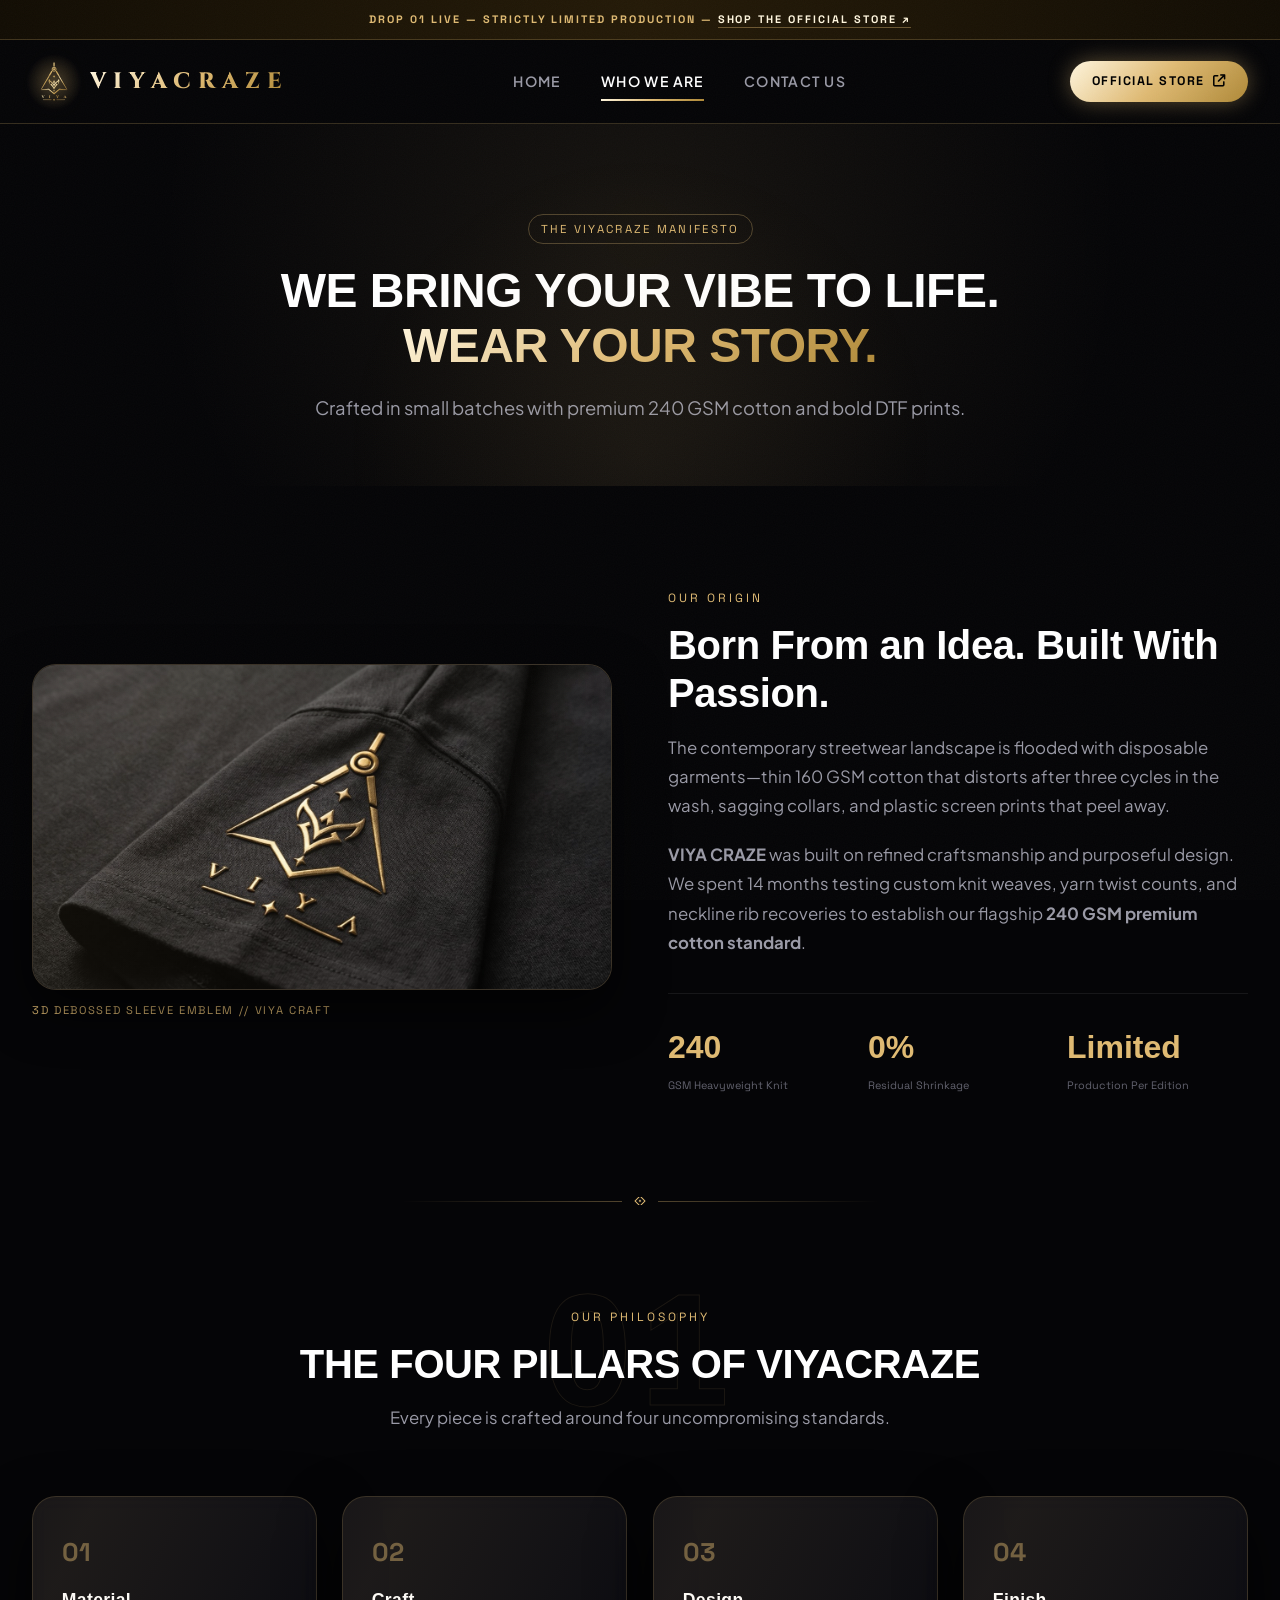
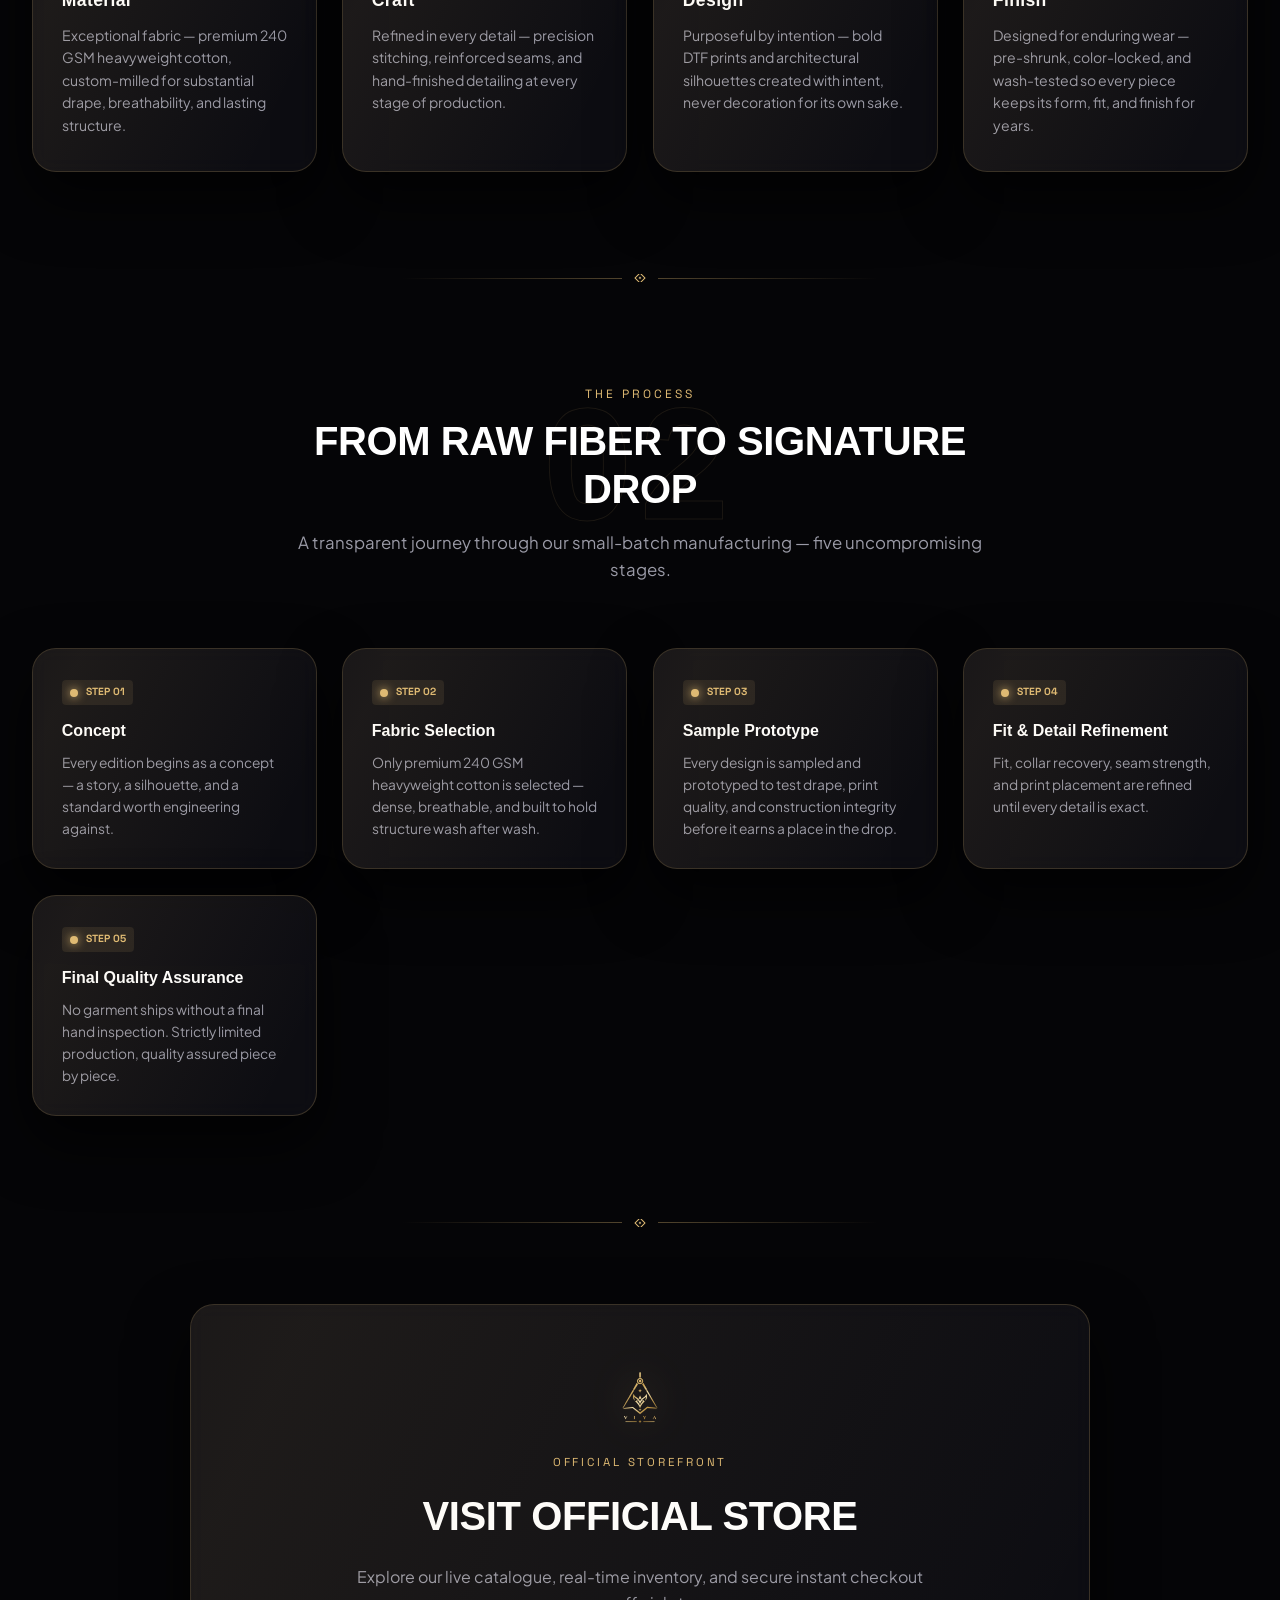
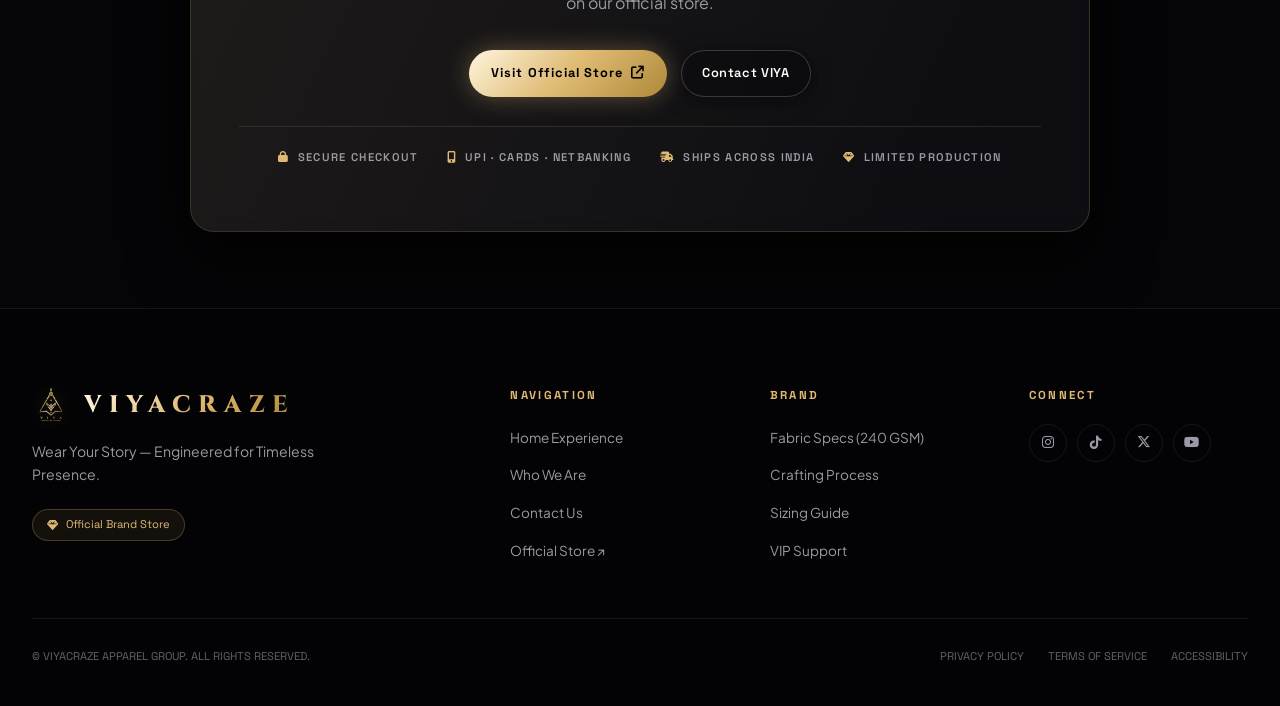
==== commit deb2210e: "feat: phase 3 — trust & conversion layer, new sections, SEO foundations Broken/placeholder fixes: - " ====
--- a/about.html
+++ b/about.html
@@ -5,6 +5,7 @@
   <meta name="viewport" content="width=device-width, initial-scale=1.0, maximum-scale=5.0">
   <title>Who We Are | VIYACRAZE — Architectural Luxury Apparel</title>
   <meta name="description" content="Discover the philosophy, origins, and textile engineering behind VIYACRAZE. Heavyweight 240 GSM garments crafted with geometric precision.">
+  <link rel="canonical" href="https://viyacraze.com/about.html">
   
   <!-- PWA & Mobile Web App Meta -->
   <link rel="icon" type="image/svg+xml" href="VIYA_logo_gold.svg">
@@ -19,14 +20,14 @@
   <meta property="og:type" content="website">
   <meta property="og:title" content="Who We Are | VIYACRAZE">
   <meta property="og:description" content="We bring your vibe to life. Crafted in small batches with premium 240 GSM cotton and bold DTF prints.">
-  <meta property="og:image" content="viyahero.jpeg">
+  <meta property="og:image" content="viyahero-gold.jpeg">
   <meta property="og:url" content="https://viyacraze.com/about.html">
 
   <!-- Twitter Card -->
   <meta name="twitter:card" content="summary_large_image">
   <meta name="twitter:title" content="Who We Are | VIYACRAZE">
   <meta name="twitter:description" content="We bring your vibe to life. Crafted in small batches with premium 240 GSM cotton and bold DTF prints.">
-  <meta name="twitter:image" content="viyahero.jpeg">
+  <meta name="twitter:image" content="viyahero-gold.jpeg">
 
   <!-- Premium Luxury Fonts -->
   <link rel="preconnect" href="https://fonts.googleapis.com">
@@ -41,6 +42,11 @@
 </head>
 <body class="page-about">
 
+  <!-- Announcement Bar -->
+  <div class="announce-bar" id="announceBar">
+    <span class="announce-text">DROP 01 LIVE &mdash; STRICTLY LIMITED PRODUCTION &mdash; <a href="https://viyacraze.mydukaan.io" target="_blank" rel="noopener">SHOP THE OFFICIAL STORE ↗</a><span class="announce-countdown" id="dropCountdown" hidden></span></span>
+  </div>
+
   <!-- Liquid Ambient Glow Mesh -->
   <div class="liquid-ambient-mesh" id="liquidMesh"></div>
 
@@ -137,7 +143,7 @@
       <div class="section-container origin-grid">
         <div class="origin-media">
           <div class="media-frame-gold glass-liquid-card">
-            <img src="viyahero.jpeg" alt="VIYA 3D Debossed Sleeve Craftsmanship" loading="lazy">
+            <img src="viyahero-gold.jpeg" alt="VIYA Gold Embossed Sleeve Craftsmanship" loading="lazy">
           </div>
           <div class="media-caption-tag">3D DEBOSSED SLEEVE EMBLEM // VIYA CRAFT</div>
         </div>
@@ -276,6 +282,13 @@
             </a>
             <a href="contact.html" class="btn-secondary-glass">Contact VIYA</a>
           </div>
+
+          <div class="trust-strip" aria-label="Purchase assurances">
+            <span class="trust-item"><i class="fa-solid fa-lock"></i> Secure Checkout</span>
+            <span class="trust-item"><i class="fa-solid fa-mobile-screen-button"></i> UPI &middot; Cards &middot; NetBanking</span>
+            <span class="trust-item"><i class="fa-solid fa-truck-fast"></i> Ships Across India</span>
+            <span class="trust-item"><i class="fa-solid fa-gem"></i> Limited Production</span>
+          </div>
         </div>
       </div>
     </section>
@@ -292,6 +305,10 @@
       <i class="fa-solid fa-arrow-up-right-from-square"></i>
     </a>
   </div>
+
+  <!-- Scroll Progress + Back To Top -->
+  <div class="scroll-progress" id="scrollProgress" aria-hidden="true"></div>
+  <button class="back-to-top" id="backToTop" aria-label="Back to top"><i class="fa-solid fa-arrow-up"></i></button>
 
   <!-- Footer -->
   <footer class="footer">
@@ -323,7 +340,7 @@
           <ul>
             <li><a href="about.html#philosophy">Fabric Specs (240 GSM)</a></li>
             <li><a href="about.html#process">Crafting Process</a></li>
-            <li><a href="contact.html#faq">Sizing Guide</a></li>
+            <li><a href="contact.html#sizing">Sizing Guide</a></li>
             <li><a href="contact.html#support">VIP Support</a></li>
           </ul>
         </div>
@@ -342,9 +359,9 @@
       <div class="footer-bottom">
         <div class="copyright">© VIYACRAZE APPAREL GROUP. ALL RIGHTS RESERVED.</div>
         <div class="footer-legal">
-          <a href="#">PRIVACY POLICY</a>
-          <a href="#">TERMS OF SERVICE</a>
-          <a href="#">ACCESSIBILITY</a>
+          <a href="privacy.html">PRIVACY POLICY</a>
+          <a href="terms.html">TERMS OF SERVICE</a>
+          <a href="privacy.html#accessibility">ACCESSIBILITY</a>
         </div>
       </div>
     </div>
--- a/style.css
+++ b/style.css
@@ -47,6 +47,7 @@
 
   /* Layout Dimensions & Easing */
   --nav-height: 84px;
+  --announce-h: 40px;
   --ease-couture: cubic-bezier(0.16, 1, 0.3, 1);
   --ease-smooth: cubic-bezier(0.25, 0.8, 0.25, 1);
   --radius-xs: 4px;
@@ -316,7 +317,7 @@
    ========================================================================== */
 .header {
   position: fixed;
-  top: 0;
+  top: var(--announce-h);
   left: 0;
   width: 100%;
   height: var(--nav-height);
@@ -1590,7 +1591,7 @@
    PAGE: WHO WE ARE (about.html)
    ========================================================================== */
 .page-content-wrapper {
-  padding-top: var(--nav-height);
+  padding-top: calc(var(--nav-height) + var(--announce-h));
 }
 
 .about-hero,
@@ -2575,7 +2576,7 @@
 }
 
 .hud-corner.tl {
-  top: calc(var(--nav-height) + 14px);
+  top: calc(var(--nav-height) + var(--announce-h) + 14px);
   left: 1.6rem;
 }
 
@@ -2586,7 +2587,7 @@
 }
 
 .hud-corner.tr {
-  top: calc(var(--nav-height) + 14px);
+  top: calc(var(--nav-height) + var(--announce-h) + 14px);
   right: 1.6rem;
 }
 
@@ -2631,7 +2632,7 @@
 }
 
 .hud-tag.tl {
-  top: calc(var(--nav-height) + 19px);
+  top: calc(var(--nav-height) + var(--announce-h) + 19px);
   left: 3.2rem;
 }
 
@@ -2737,7 +2738,7 @@
 
   .hud-corner.tl,
   .hud-corner.tr {
-    top: calc(var(--nav-height) + 8px);
+    top: calc(var(--nav-height) + var(--announce-h) + 8px);
   }
 
   .hud-corner.tl,
@@ -2778,3 +2779,426 @@
     display: none !important;
   }
 }
+
+/* ==========================================================================
+   PHASE 3 — ANNOUNCEMENT, TRUST, FILM, TESTIMONIALS, SIZING, UTILITIES
+   ========================================================================== */
+
+/* Announcement Bar (fixed above the header) */
+.announce-bar {
+  position: fixed;
+  top: 0;
+  left: 0;
+  right: 0;
+  height: var(--announce-h);
+  z-index: 1001;
+  display: flex;
+  align-items: center;
+  justify-content: center;
+  padding: 0 1rem;
+  background: linear-gradient(90deg, #120d04, #241a08 50%, #120d04);
+  border-bottom: 1px solid var(--border-gold-subtle);
+  overflow: hidden;
+}
+
+.announce-text {
+  font-family: var(--font-mono);
+  font-size: 0.68rem;
+  font-weight: 700;
+  letter-spacing: 0.18em;
+  text-transform: uppercase;
+  color: var(--gold-primary);
+  white-space: nowrap;
+  text-overflow: ellipsis;
+  overflow: hidden;
+}
+
+.announce-text a {
+  color: var(--gold-light);
+  text-decoration: none;
+  border-bottom: 1px solid rgba(223, 186, 115, 0.4);
+  padding-bottom: 1px;
+}
+
+.announce-text a:hover {
+  border-bottom-color: var(--gold-light);
+}
+
+.announce-countdown {
+  margin-left: 0.9em;
+  padding: 2px 10px;
+  border: 1px solid var(--border-gold-active);
+  border-radius: var(--radius-pill);
+  color: var(--gold-light);
+  font-variant-numeric: tabular-nums;
+}
+
+/* Trust strip under conversion points */
+.trust-strip {
+  display: flex;
+  flex-wrap: wrap;
+  justify-content: center;
+  gap: 0.8rem 1.8rem;
+  margin-top: 1.8rem;
+  padding-top: 1.4rem;
+  border-top: 1px solid rgba(223, 186, 115, 0.15);
+}
+
+.trust-item {
+  display: inline-flex;
+  align-items: center;
+  gap: 8px;
+  font-family: var(--font-mono);
+  font-size: 0.7rem;
+  font-weight: 600;
+  letter-spacing: 0.12em;
+  text-transform: uppercase;
+  color: var(--text-secondary);
+}
+
+.trust-item i {
+  color: var(--gold-primary);
+}
+
+/* The Film — dual editorial video frames */
+.film-section {
+  padding-top: clamp(3rem, 6vw, 5rem);
+}
+
+.film-grid {
+  display: grid;
+  grid-template-columns: 1fr 1fr;
+  gap: 1.6rem;
+  max-width: 1240px;
+  margin: 0 auto;
+}
+
+.film-frame {
+  position: relative;
+  overflow: hidden;
+  border-radius: var(--radius-lg);
+  padding: 0;
+}
+
+.film-frame video {
+  display: block;
+  width: 100%;
+  aspect-ratio: 16 / 10;
+  object-fit: cover;
+  background: #000;
+}
+
+.film-caption {
+  position: absolute;
+  left: 1rem;
+  bottom: 1rem;
+  font-family: var(--font-mono);
+  font-size: 0.66rem;
+  font-weight: 700;
+  letter-spacing: 0.24em;
+  color: var(--gold-primary);
+  background: rgba(6, 6, 9, 0.82);
+  border: 1px solid rgba(223, 186, 115, 0.35);
+  padding: 5px 12px;
+  border-radius: var(--radius-pill);
+}
+
+/* Testimonials */
+.testimonials-section {
+  padding-top: clamp(2.5rem, 5vw, 4rem);
+}
+
+.testimonials-grid {
+  display: grid;
+  grid-template-columns: repeat(3, 1fr);
+  gap: 1.5rem;
+  max-width: 1240px;
+  margin: 0 auto;
+}
+
+.testimonial-card {
+  padding: 1.8rem 1.6rem;
+  display: flex;
+  flex-direction: column;
+  gap: 1rem;
+}
+
+.testimonial-stars {
+  display: flex;
+  gap: 4px;
+  color: var(--gold-primary);
+  font-size: 0.8rem;
+}
+
+.testimonial-quote {
+  font-family: var(--font-serif-couture);
+  font-size: 1.12rem;
+  line-height: 1.55;
+  color: var(--text-primary);
+  flex-grow: 1;
+}
+
+.testimonial-author {
+  font-family: var(--font-mono);
+  font-size: 0.72rem;
+  font-weight: 700;
+  letter-spacing: 0.2em;
+  color: var(--gold-primary);
+}
+
+.testimonial-author span {
+  color: var(--text-muted);
+}
+
+/* Size guide */
+.size-table-wrap {
+  max-width: 760px;
+  margin: 0 auto;
+  padding: 2rem clamp(1.2rem, 4vw, 2.4rem);
+}
+
+.size-table {
+  width: 100%;
+  border-collapse: collapse;
+  font-family: var(--font-mono);
+  font-size: 0.88rem;
+}
+
+.size-table th {
+  font-size: 0.7rem;
+  font-weight: 700;
+  letter-spacing: 0.2em;
+  text-transform: uppercase;
+  color: var(--gold-primary);
+  text-align: left;
+  padding: 0.7rem 0.9rem;
+  border-bottom: 1px solid var(--border-gold-active);
+}
+
+.size-table td {
+  padding: 0.75rem 0.9rem;
+  border-bottom: 1px solid rgba(255, 255, 255, 0.06);
+  color: var(--text-primary);
+  font-variant-numeric: tabular-nums;
+}
+
+.size-table td:first-child {
+  font-weight: 700;
+  color: var(--gold-primary);
+}
+
+.size-notes {
+  margin-top: 1.4rem;
+  display: grid;
+  gap: 0.6rem;
+  font-size: 0.86rem;
+  color: var(--text-secondary);
+  line-height: 1.6;
+}
+
+.size-notes strong {
+  color: var(--text-primary);
+}
+
+.size-verify {
+  font-family: var(--font-mono);
+  font-size: 0.72rem;
+  letter-spacing: 0.08em;
+  color: var(--text-muted);
+}
+
+/* Lightbox navigation */
+.lightbox-nav-btn {
+  position: absolute;
+  top: 50%;
+  transform: translateY(-50%);
+  width: 48px;
+  height: 48px;
+  border-radius: 50%;
+  background: rgba(6, 6, 9, 0.75);
+  border: 1px solid var(--border-gold-active);
+  color: var(--gold-primary);
+  font-size: 1rem;
+  cursor: pointer;
+  display: flex;
+  align-items: center;
+  justify-content: center;
+  transition: background 0.25s, color 0.25s, transform 0.25s var(--ease-couture);
+  z-index: 2;
+}
+
+.lightbox-nav-btn:hover {
+  background: var(--gold-primary);
+  color: #060609;
+}
+
+.lightbox-nav-btn.lightbox-prev {
+  left: clamp(0.6rem, 3vw, 2.4rem);
+}
+
+.lightbox-nav-btn.lightbox-next {
+  right: clamp(0.6rem, 3vw, 2.4rem);
+}
+
+.lightbox-counter {
+  font-family: var(--font-mono);
+  font-size: 0.72rem;
+  font-weight: 700;
+  letter-spacing: 0.2em;
+  color: var(--gold-primary);
+  font-variant-numeric: tabular-nums;
+}
+
+/* Scroll progress + back to top */
+.scroll-progress {
+  position: fixed;
+  top: 0;
+  left: 0;
+  height: 3px;
+  width: 0%;
+  background: var(--gold-gradient);
+  box-shadow: 0 0 12px var(--gold-glow);
+  z-index: 10500;
+  pointer-events: none;
+  transition: width 0.08s linear;
+}
+
+.back-to-top {
+  position: fixed;
+  bottom: 1.6rem;
+  right: 1.6rem;
+  width: 48px;
+  height: 48px;
+  border-radius: 50%;
+  background: rgba(8, 8, 12, 0.9);
+  border: 1px solid var(--border-gold-active);
+  color: var(--gold-primary);
+  font-size: 0.95rem;
+  cursor: pointer;
+  opacity: 0;
+  visibility: hidden;
+  transform: translateY(14px);
+  transition: opacity 0.35s var(--ease-couture), transform 0.35s var(--ease-couture), visibility 0.35s, background 0.25s, color 0.25s;
+  z-index: 998;
+  box-shadow: 0 10px 30px rgba(0, 0, 0, 0.7), 0 0 18px rgba(223, 186, 115, 0.25);
+}
+
+.back-to-top.visible {
+  opacity: 1;
+  visibility: visible;
+  transform: translateY(0);
+}
+
+.back-to-top:hover {
+  background: var(--gold-primary);
+  color: #060609;
+}
+
+/* Anchored sections clear the fixed announcement + header */
+.section[id], .about-hero[id], .contact-hero[id] {
+  scroll-margin-top: calc(var(--nav-height) + var(--announce-h) + 8px);
+}
+
+/* Legal pages */
+.legal-content {
+  max-width: 800px;
+}
+
+.legal-content h2 {
+  font-family: var(--font-display);
+  font-size: 1.05rem;
+  font-weight: 700;
+  letter-spacing: 0.08em;
+  text-transform: uppercase;
+  color: var(--gold-primary);
+  margin: 2.2rem 0 0.8rem 0;
+  scroll-margin-top: calc(var(--nav-height) + var(--announce-h) + 20px);
+}
+
+.legal-content h2:first-child {
+  margin-top: 0;
+}
+
+.legal-content .body-text {
+  margin-bottom: 0.8rem;
+}
+
+.legal-content a {
+  color: var(--gold-primary);
+  text-decoration: none;
+  border-bottom: 1px solid rgba(223, 186, 115, 0.4);
+}
+
+.legal-content a:hover {
+  color: var(--gold-light);
+}
+
+/* 404 page */
+.nf404-wrap {
+  min-height: 100vh;
+  min-height: 100dvh;
+  display: flex;
+  align-items: center;
+  justify-content: center;
+  padding: calc(var(--nav-height) + 2rem) 1.5rem 3rem;
+  background:
+    radial-gradient(circle at 50% 30%, rgba(223, 186, 115, 0.07), transparent 65%),
+    var(--bg-obsidian);
+  text-align: center;
+}
+
+.nf404-code {
+  font-family: var(--font-display);
+  font-size: clamp(6rem, 22vw, 13rem);
+  font-weight: 800;
+  line-height: 1;
+  letter-spacing: 0.04em;
+  color: var(--text-pure);
+  text-shadow: 0 20px 60px rgba(0, 0, 0, 0.8);
+}
+
+.nf404-text {
+  font-family: var(--font-serif-couture);
+  font-size: clamp(1.2rem, 3vw, 1.6rem);
+  color: var(--text-secondary);
+  margin: 1.2rem 0 2rem;
+}
+
+.nf404-actions {
+  display: flex;
+  gap: 1rem;
+  justify-content: center;
+  flex-wrap: wrap;
+}
+
+/* Responsive collapses */
+@media (max-width: 900px) {
+  .film-grid {
+    grid-template-columns: 1fr;
+  }
+
+  .testimonials-grid {
+    grid-template-columns: 1fr;
+    max-width: 560px;
+  }
+}
+
+@media (max-width: 768px) {
+  :root {
+    --announce-h: 34px;
+  }
+
+  .announce-text {
+    font-size: 0.58rem;
+    letter-spacing: 0.12em;
+  }
+
+  .back-to-top {
+    display: none;
+  }
+
+  .lightbox-nav-btn {
+    width: 40px;
+    height: 40px;
+  }
+}
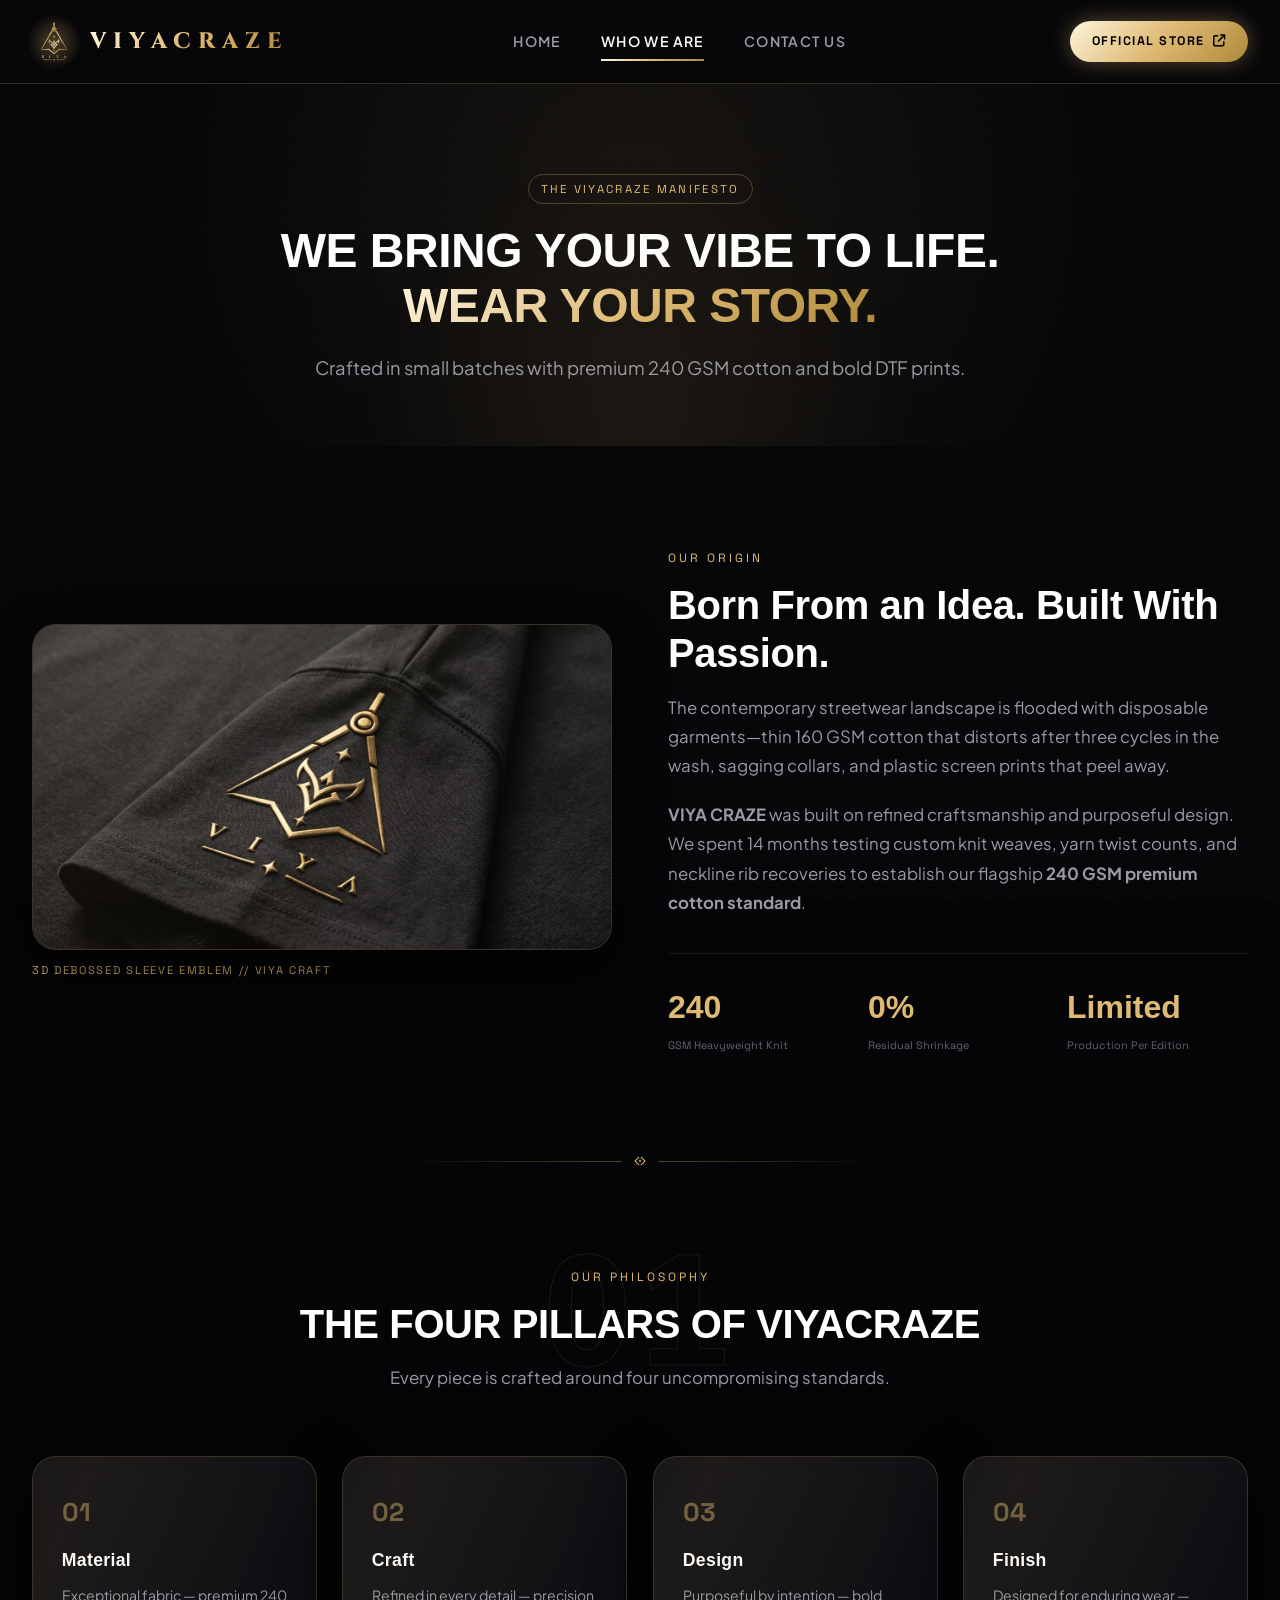
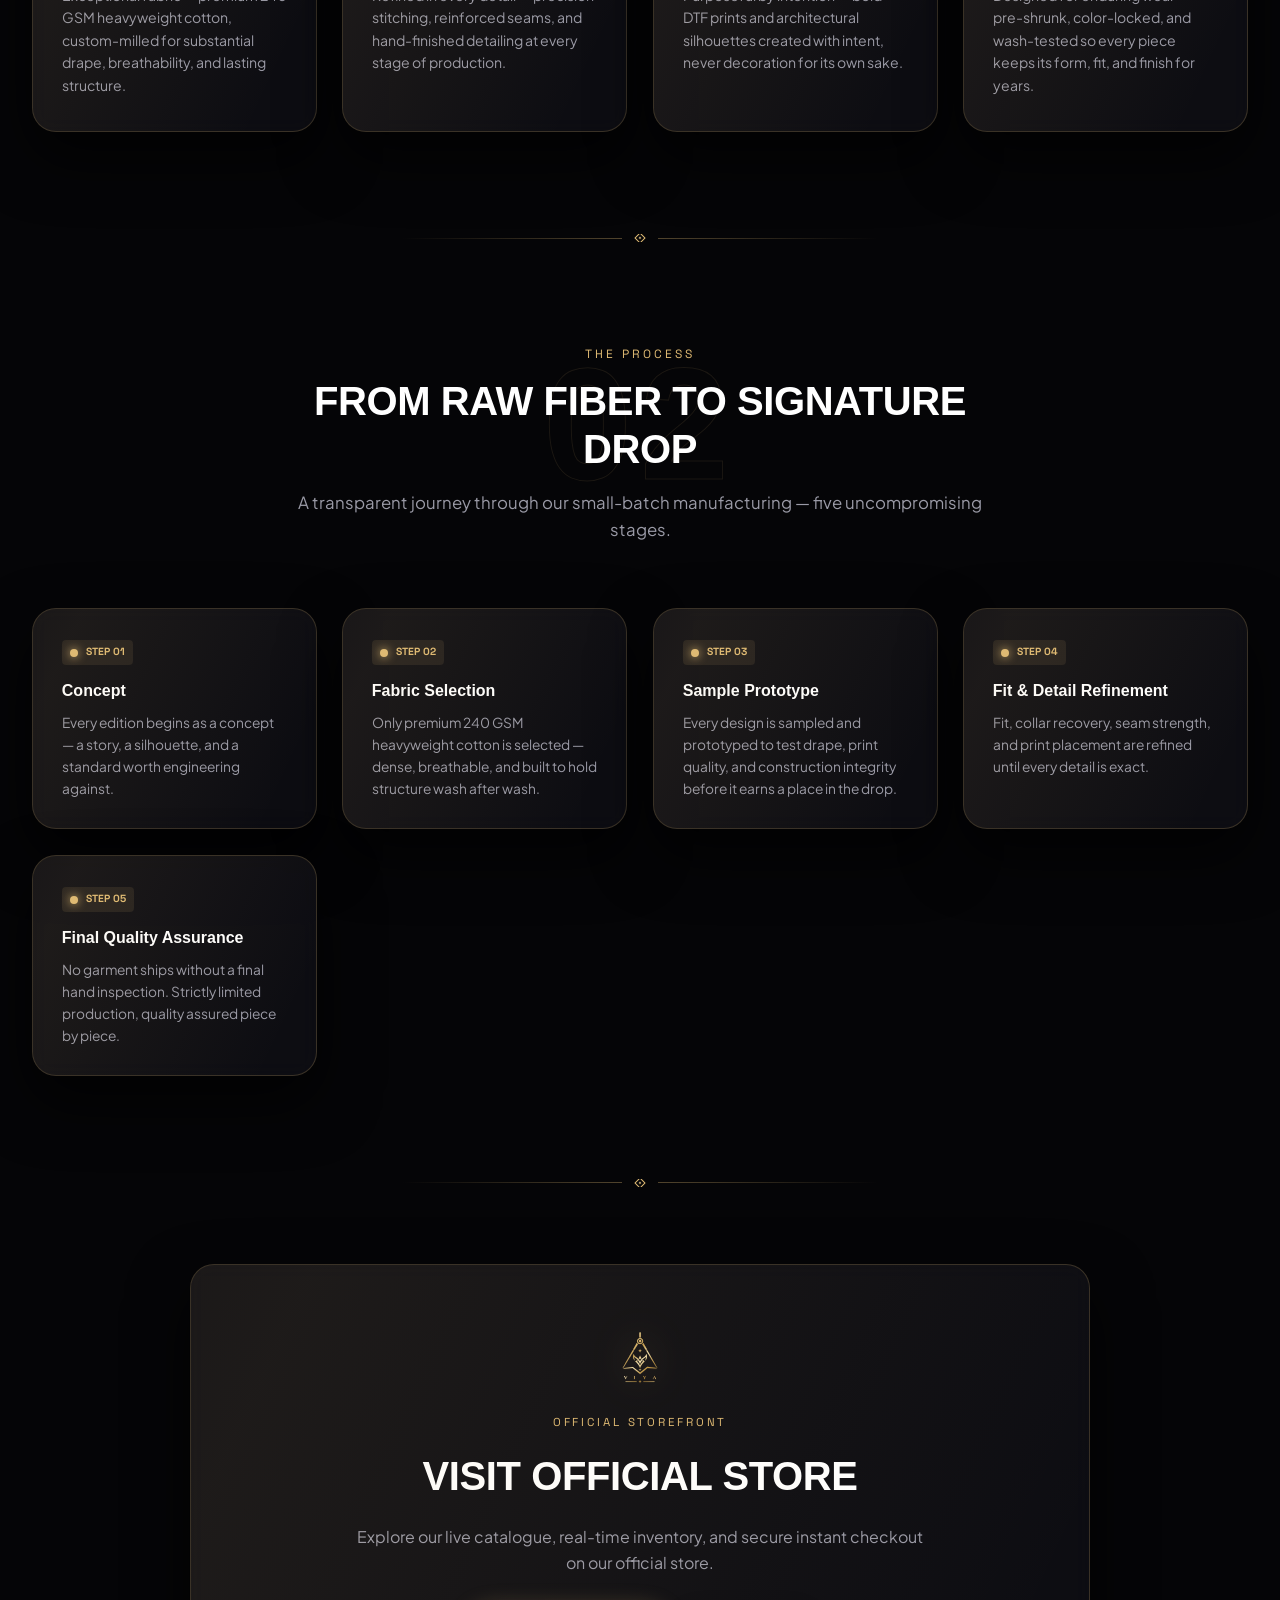
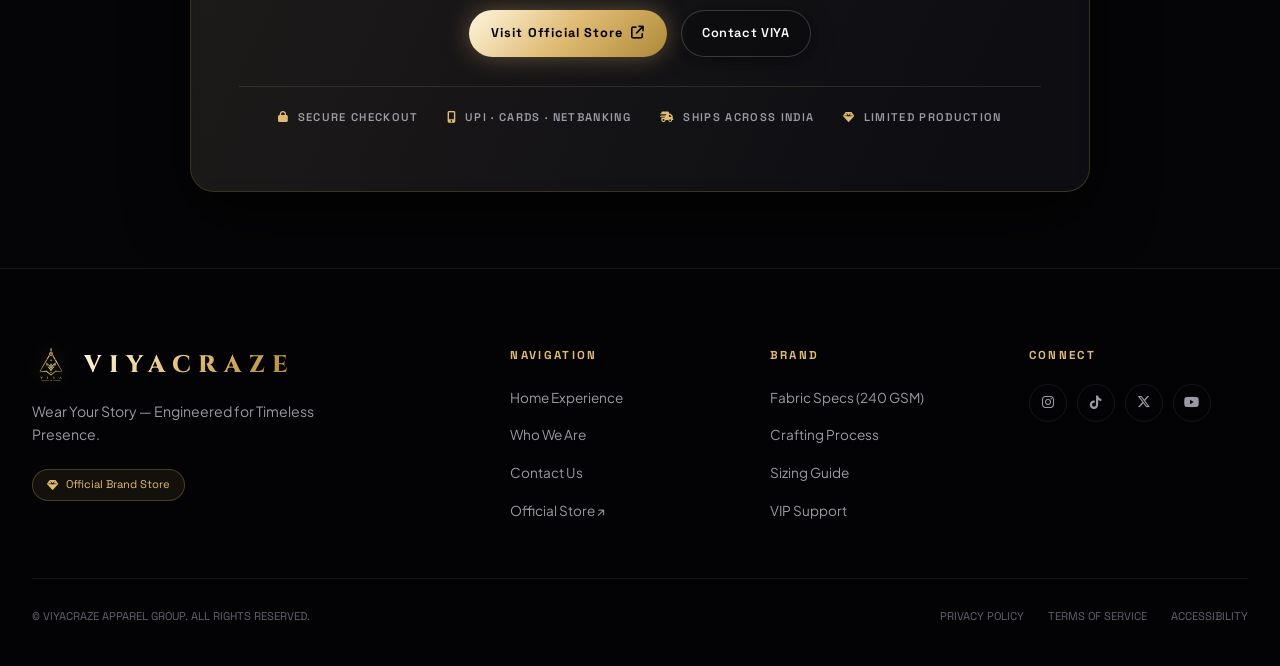
==== commit fd0110f5: "fix: remove announcement bar from all pages, restore header offsets" ====
--- a/about.html
+++ b/about.html
@@ -42,10 +42,6 @@
 </head>
 <body class="page-about">
 
-  <!-- Announcement Bar -->
-  <div class="announce-bar" id="announceBar">
-    <span class="announce-text">DROP 01 LIVE &mdash; STRICTLY LIMITED PRODUCTION &mdash; <a href="https://viyacraze.mydukaan.io" target="_blank" rel="noopener">SHOP THE OFFICIAL STORE ↗</a><span class="announce-countdown" id="dropCountdown" hidden></span></span>
-  </div>
 
   <!-- Liquid Ambient Glow Mesh -->
   <div class="liquid-ambient-mesh" id="liquidMesh"></div>
--- a/style.css
+++ b/style.css
@@ -47,7 +47,6 @@
 
   /* Layout Dimensions & Easing */
   --nav-height: 84px;
-  --announce-h: 40px;
   --ease-couture: cubic-bezier(0.16, 1, 0.3, 1);
   --ease-smooth: cubic-bezier(0.25, 0.8, 0.25, 1);
   --radius-xs: 4px;
@@ -317,7 +316,7 @@
    ========================================================================== */
 .header {
   position: fixed;
-  top: var(--announce-h);
+  top: 0;
   left: 0;
   width: 100%;
   height: var(--nav-height);
@@ -1591,7 +1590,7 @@
    PAGE: WHO WE ARE (about.html)
    ========================================================================== */
 .page-content-wrapper {
-  padding-top: calc(var(--nav-height) + var(--announce-h));
+  padding-top: var(--nav-height);
 }
 
 .about-hero,
@@ -2576,7 +2575,7 @@
 }
 
 .hud-corner.tl {
-  top: calc(var(--nav-height) + var(--announce-h) + 14px);
+  top: calc(var(--nav-height) + 14px);
   left: 1.6rem;
 }
 
@@ -2587,7 +2586,7 @@
 }
 
 .hud-corner.tr {
-  top: calc(var(--nav-height) + var(--announce-h) + 14px);
+  top: calc(var(--nav-height) + 14px);
   right: 1.6rem;
 }
 
@@ -2632,7 +2631,7 @@
 }
 
 .hud-tag.tl {
-  top: calc(var(--nav-height) + var(--announce-h) + 19px);
+  top: calc(var(--nav-height) + 19px);
   left: 3.2rem;
 }
 
@@ -2738,7 +2737,7 @@
 
   .hud-corner.tl,
   .hud-corner.tr {
-    top: calc(var(--nav-height) + var(--announce-h) + 8px);
+    top: calc(var(--nav-height) + 8px);
   }
 
   .hud-corner.tl,
@@ -2784,54 +2783,6 @@
    PHASE 3 — ANNOUNCEMENT, TRUST, FILM, TESTIMONIALS, SIZING, UTILITIES
    ========================================================================== */
 
-/* Announcement Bar (fixed above the header) */
-.announce-bar {
-  position: fixed;
-  top: 0;
-  left: 0;
-  right: 0;
-  height: var(--announce-h);
-  z-index: 1001;
-  display: flex;
-  align-items: center;
-  justify-content: center;
-  padding: 0 1rem;
-  background: linear-gradient(90deg, #120d04, #241a08 50%, #120d04);
-  border-bottom: 1px solid var(--border-gold-subtle);
-  overflow: hidden;
-}
-
-.announce-text {
-  font-family: var(--font-mono);
-  font-size: 0.68rem;
-  font-weight: 700;
-  letter-spacing: 0.18em;
-  text-transform: uppercase;
-  color: var(--gold-primary);
-  white-space: nowrap;
-  text-overflow: ellipsis;
-  overflow: hidden;
-}
-
-.announce-text a {
-  color: var(--gold-light);
-  text-decoration: none;
-  border-bottom: 1px solid rgba(223, 186, 115, 0.4);
-  padding-bottom: 1px;
-}
-
-.announce-text a:hover {
-  border-bottom-color: var(--gold-light);
-}
-
-.announce-countdown {
-  margin-left: 0.9em;
-  padding: 2px 10px;
-  border: 1px solid var(--border-gold-active);
-  border-radius: var(--radius-pill);
-  color: var(--gold-light);
-  font-variant-numeric: tabular-nums;
-}
 
 /* Trust strip under conversion points */
 .trust-strip {
@@ -3094,9 +3045,9 @@
   color: #060609;
 }
 
-/* Anchored sections clear the fixed announcement + header */
+/* Anchored sections clear the fixed header */
 .section[id], .about-hero[id], .contact-hero[id] {
-  scroll-margin-top: calc(var(--nav-height) + var(--announce-h) + 8px);
+  scroll-margin-top: calc(var(--nav-height) + 8px);
 }
 
 /* Legal pages */
@@ -3112,7 +3063,7 @@
   text-transform: uppercase;
   color: var(--gold-primary);
   margin: 2.2rem 0 0.8rem 0;
-  scroll-margin-top: calc(var(--nav-height) + var(--announce-h) + 20px);
+  scroll-margin-top: calc(var(--nav-height) + 20px);
 }
 
 .legal-content h2:first-child {
@@ -3184,15 +3135,6 @@
 }
 
 @media (max-width: 768px) {
-  :root {
-    --announce-h: 34px;
-  }
-
-  .announce-text {
-    font-size: 0.58rem;
-    letter-spacing: 0.12em;
-  }
-
   .back-to-top {
     display: none;
   }
